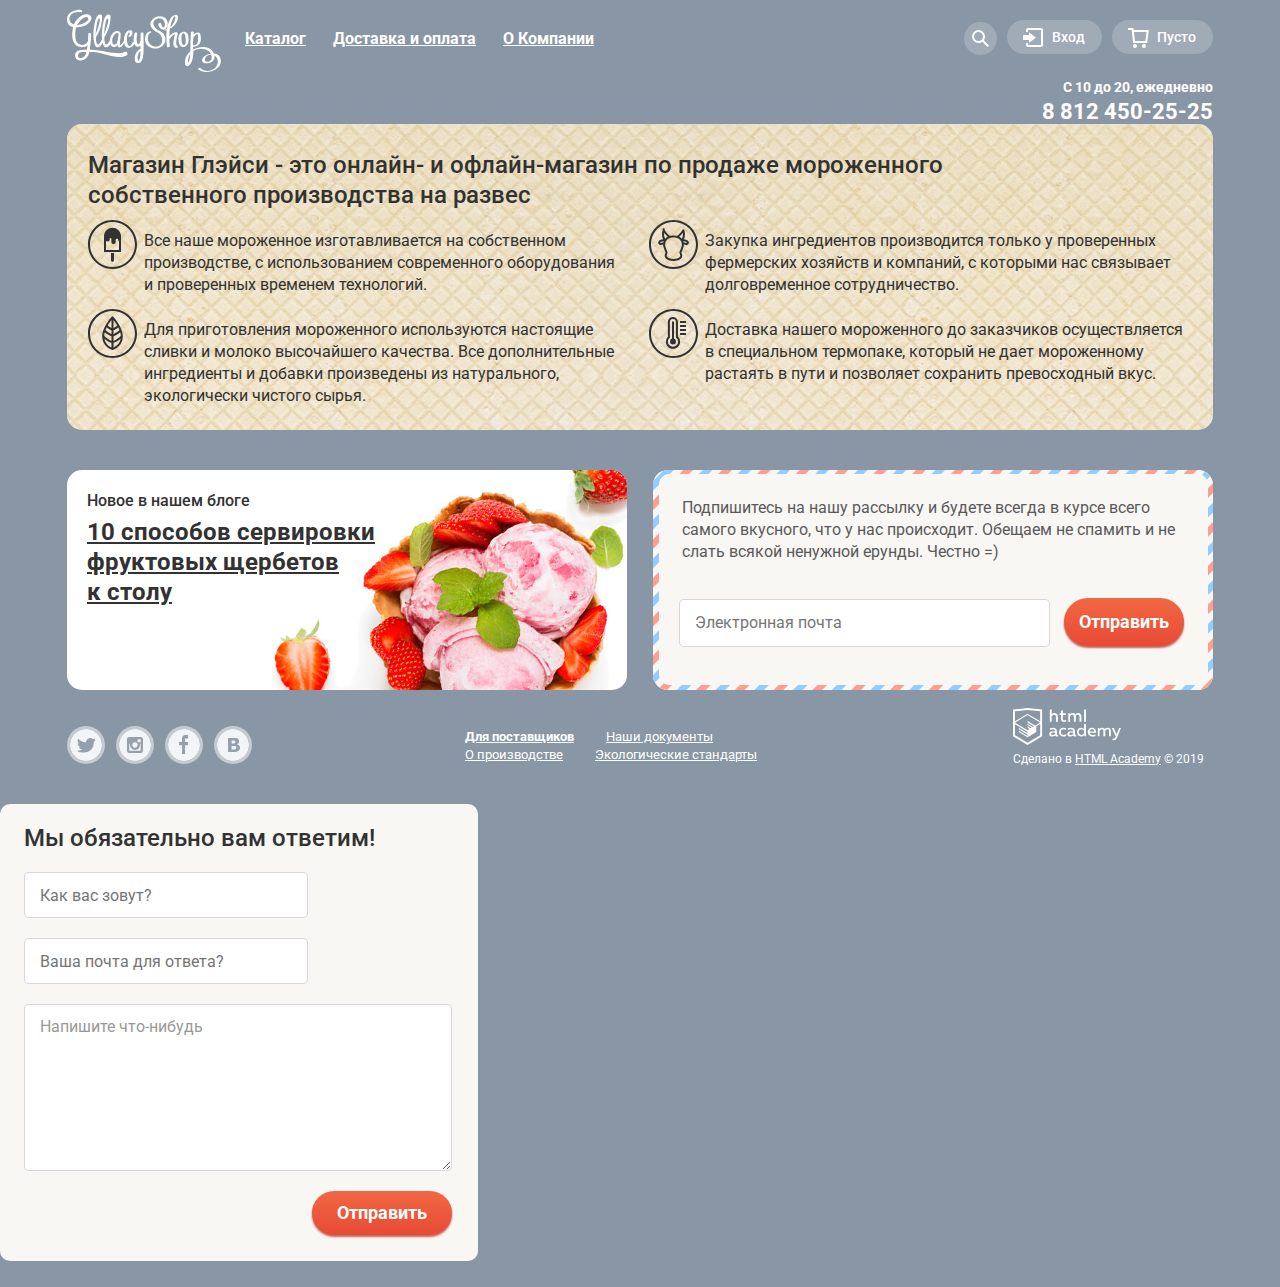
==== index.html @ 634d2b1f "Детализация блоков сайта" ====
﻿<!DOCTYPE html>
<html lang="ru">
	<head>
		<meta charset="utf-8">
		<title>HTML Academy: Глейси</title>
		<link href="https://fonts.googleapis.com/css?family=Roboto:400,500,700&display=swap&subset=cyrillic" rel="stylesheet">
		<link href="css/normolize.css" rel="stylesheet">
		<link href="css/style.css" rel="stylesheet">
	</head>
	<body>
		<header class="main-header container">
			<nav class="main-navigation">
				<a class="main-header-logo">
					<img src="img/gllacy.svg" width="154" height="64" alt="Логотип GllacyShop">
				</a>
				<ul class="site-navigation">
					<li class="catalog-popap navigation-background"><a href="#">Каталог</a>
						<ul class="site-navigation-catalog">
							<li class="site-navigation-item"><a href="#">Новинки</a></li>
							<li><a href="catalog.html">Сливочное</a></li>
							<li><a href="#">Щербеты</a></li>
							<li><a href="#">Фруктовый лед</a></li>
							<li><a href="#">Мелорин</a></li>
						</ul>
					</li>
					<li class="navigation-background"><a href="#">Доставка и оплата</a></li>
					<li class="navigation-background"><a href="#">О Компании</a></li>
				</ul>
				<ul class="user-navigation">
					<li class="user-navigation-search">
						<button type="submit"><span class="visually-hidden">Кнопка поиска</span></button>
						<form class="user-search" action="https://echo.htmlacademy.ru" method="get">
							<input type="search" placeholder="Что ищем?">
						</form>
					</li>
					<li class="user-navigation-enter">
						<a class="login-link" href="#">Вход</a>
						<div class="login-user">
							<form class="login-form" action="https://echo.htmlacademy.ru" method="post">
								<div class="login-form-mail">
									<label class="visually-hidden" for="email-1">Электронная почта</label>
									<input id="email-1" type="email" name="login" placeholder="Электронная почта">
								</div>
								<div class="login-form-password">
									<label class="visually-hidden" for="password">Пароль</label>
									<input id="password" name="password" type="password" placeholder="Пароль">
								</div>
								<div class="enter-and-registration">
									<button class="button" type="submit">Войти</button>
									<ul class="registration">
										<li><a href="#">Забыли пароль?</a></li>
										<li><a href="#">Новая регистрация</a></li>
									</ul>
								</div>
							</form>
						</div>
					</li>
					<li class="user-navigation-basket">
						<a href="#" class="basket-link"><span class="visually-hidden">Корзина</span>Пусто</a>
					</li>
				</ul>
			</nav>
			<div class="site-information">
				<p>С 10 до 20, ежедневно</p>
				<p class="site-information-callnumber">8 812 450-25-25</p>
			</div>
		</header>
		<main class="container">
			<h1 class="visually-hidden">Магазин мороженного GllacyShop</h1>
			<section class="features">
				<h2 class="visually-hidden">Преимущества</h2>
				<p>Магазин Глэйси - это онлайн- и офлайн-магазин по продаже мороженного собственного производства на развес</p>
				<ul class="features-list">
					<li class="features-item">Все наше мороженное изготавливается на собственном производстве, с использованием современного оборудования и проверенных временем технологий.</li>
					<li class="features-item">Закупка ингредиентов производится только у проверенных фермерских хозяйств и компаний, с которыми нас связывает долговременное сотрудничество.</li>
					<li class="features-item">Для приготовления мороженного используются настоящие сливки и молоко высочайшего качества. Все дополнительные ингредиенты и добавки произведены из натурального, экологически чистого сырья.</li>
					<li class="features-item">Доставка нашего мороженного до заказчиков осуществляется в специальном термопаке, который не дает мороженному растаять в пути и позволяет сохранить превосходный вкус.</li>
				</ul>
			</section>
			<div class="blog-and-form">
				<article class="blog">
					<p>Новое в нашем блоге</p>
					<a href="#">
						<h3 class="blog-news">10 способов сервировки<br> фруктовых щербетов<br> к столу</h3>
					</a>
				</article>
				<div class="subscription">
					<div class="subscription-back">
						<p>Подпишитесь на нашу рассылку и будете всегда в курсе всего самого вкусного, что у нас происходит. Обещаем не спамить и не слать всякой ненужной ерунды. Честно =)</p>
						<form class="subscription-form" action="https://echo.htmlacademy.ru" method="post">
							<label class="visually-hidden" for="email-2">Электронная почта</label>
							<input id="email-2" type="email" name="subscribe-email" placeholder="Электронная почта">
							<button class="button" type="submit">Отправить</button>
						</form>
					</div>
				</div>
			</div>
		</main>
		<footer class="main-footer container">
			<div class="network-social">
				<ul class="footer-social">
					<li><div class="social-btn"></div><a class="social-button tw-btn" href="#">Твитер</a></li>
					<li><div class="social-btn"></div><a class="social-button inst-btn" href="#">Инстаграм</a></li>
					<li><div class="social-btn"></div><a class="social-button face-btn" href="#">Фейсбук</a></li>
					<li><div class="social-btn"></div><a class="social-button vk-btn" href="#">Вконтакте</a></li>
				</ul>
			</div>
			<div class="network-information">
				<ul class="footer-list">
					<li class="footer-item"><a href="#">Для поставщиков</a></li>
					<li class="footer-item"><a href="#">Наши документы</a></li>
					<li class="footer-item"><a href="#">О производстве</a></li>
					<li class="footer-item"><a href="#">Экологические стандарты</a></li> 
				</ul>
			</div>
			<div class="footer-copyright">
				<a href="https://htmlacademy.ru/intensive/htmlcss">
					<img src="img/logo-htmlacademy-small.svg" width="108" height="39" alt="Логотип HTML Academy">
				</a>
				<p>Сделано в <a href="https://htmlacademy.ru/intensive/htmlcss">HTML Academy</a> &copy; 2019</p>
			</div>
		</footer>
		<div class="calling-user">
			<form class="form-calling-user" action="https://echo.htmlacademy.ru" method="post">
				<p>Мы обязательно вам ответим!</p>
				<div class="call-name">
					<label class="visually-hidden" for="calling-login">Имя</label>
					<input type="text" name="calling-login" id="calling-login" placeholder="Как вас зовут?">
				</div>
				<div class="call-email">
					<label class="visually-hidden" for="calling-email">Электронная почта</label>
					<input type="email" id="calling-email" name="calling-email" placeholder="Ваша почта для ответа?">
				</div>
				<textarea name="comments">Напишите что-нибудь</textarea>
				<button class="button" type="submit">Отправить</button>
			</form>
		</div>
		</body>
</html>
---- css/normolize.css ----
﻿/*! normalize.css v8.0.1 | MIT License | github.com/necolas/normalize.css */

/* Document
   ========================================================================== */

/**
 * 1. Correct the line height in all browsers.
 * 2. Prevent adjustments of font size after orientation changes in iOS.
 */

html {
  line-height: 1.15; /* 1 */
  -webkit-text-size-adjust: 100%; /* 2 */
}

/* Sections
   ========================================================================== */

/**
 * Remove the margin in all browsers.
 */

body {
  margin: 0;
}

/**
 * Render the `main` element consistently in IE.
 */

main {
  display: block;
}

/**
 * Correct the font size and margin on `h1` elements within `section` and
 * `article` contexts in Chrome, Firefox, and Safari.
 */

h1 {
  font-size: 2em;
  margin: 0.67em 0;
}

/* Grouping content
   ========================================================================== */

/**
 * 1. Add the correct box sizing in Firefox.
 * 2. Show the overflow in Edge and IE.
 */

hr {
  box-sizing: content-box; /* 1 */
  height: 0; /* 1 */
  overflow: visible; /* 2 */
}

/**
 * 1. Correct the inheritance and scaling of font size in all browsers.
 * 2. Correct the odd `em` font sizing in all browsers.
 */

pre {
  font-family: monospace, monospace; /* 1 */
  font-size: 1em; /* 2 */
}

/* Text-level semantics
   ========================================================================== */

/**
 * Remove the gray background on active links in IE 10.
 */

a {
  background-color: transparent;
}

/**
 * 1. Remove the bottom border in Chrome 57-
 * 2. Add the correct text decoration in Chrome, Edge, IE, Opera, and Safari.
 */

abbr[title] {
  border-bottom: none; /* 1 */
  text-decoration: underline; /* 2 */
  text-decoration: underline dotted; /* 2 */
}

/**
 * Add the correct font weight in Chrome, Edge, and Safari.
 */

b,
strong {
  font-weight: bolder;
}

/**
 * 1. Correct the inheritance and scaling of font size in all browsers.
 * 2. Correct the odd `em` font sizing in all browsers.
 */

code,
kbd,
samp {
  font-family: monospace, monospace; /* 1 */
  font-size: 1em; /* 2 */
}

/**
 * Add the correct font size in all browsers.
 */

small {
  font-size: 80%;
}

/**
 * Prevent `sub` and `sup` elements from affecting the line height in
 * all browsers.
 */

sub,
sup {
  font-size: 75%;
  line-height: 0;
  position: relative;
  vertical-align: baseline;
}

sub {
  bottom: -0.25em;
}

sup {
  top: -0.5em;
}

/* Embedded content
   ========================================================================== */

/**
 * Remove the border on images inside links in IE 10.
 */

img {
  border-style: none;
}

/* Forms
   ========================================================================== */

/**
 * 1. Change the font styles in all browsers.
 * 2. Remove the margin in Firefox and Safari.
 */

button,
input,
optgroup,
select,
textarea {
  font-family: inherit; /* 1 */
  font-size: 100%; /* 1 */
  line-height: 1.15; /* 1 */
  margin: 0; /* 2 */
}

/**
 * Show the overflow in IE.
 * 1. Show the overflow in Edge.
 */

button,
input { /* 1 */
  overflow: visible;
}

/**
 * Remove the inheritance of text transform in Edge, Firefox, and IE.
 * 1. Remove the inheritance of text transform in Firefox.
 */

button,
select { /* 1 */
  text-transform: none;
}

/**
 * Correct the inability to style clickable types in iOS and Safari.
 */

button,
[type="button"],
[type="reset"],
[type="submit"] {
  -webkit-appearance: button;
}

/**
 * Remove the inner border and padding in Firefox.
 */

button::-moz-focus-inner,
[type="button"]::-moz-focus-inner,
[type="reset"]::-moz-focus-inner,
[type="submit"]::-moz-focus-inner {
  border-style: none;
  padding: 0;
}

/**
 * Restore the focus styles unset by the previous rule.
 */

button:-moz-focusring,
[type="button"]:-moz-focusring,
[type="reset"]:-moz-focusring,
[type="submit"]:-moz-focusring {
  outline: 1px dotted ButtonText;
}

/**
 * Correct the padding in Firefox.
 */

fieldset {
  padding: 0.35em 0.75em 0.625em;
}

/**
 * 1. Correct the text wrapping in Edge and IE.
 * 2. Correct the color inheritance from `fieldset` elements in IE.
 * 3. Remove the padding so developers are not caught out when they zero out
 *    `fieldset` elements in all browsers.
 */

legend {
  box-sizing: border-box; /* 1 */
  color: inherit; /* 2 */
  display: table; /* 1 */
  max-width: 100%; /* 1 */
  padding: 0; /* 3 */
  white-space: normal; /* 1 */
}

/**
 * Add the correct vertical alignment in Chrome, Firefox, and Opera.
 */

progress {
  vertical-align: baseline;
}

/**
 * Remove the default vertical scrollbar in IE 10+.
 */

textarea {
  overflow: auto;
}

/**
 * 1. Add the correct box sizing in IE 10.
 * 2. Remove the padding in IE 10.
 */

[type="checkbox"],
[type="radio"] {
  box-sizing: border-box; /* 1 */
  padding: 0; /* 2 */
}

/**
 * Correct the cursor style of increment and decrement buttons in Chrome.
 */

[type="number"]::-webkit-inner-spin-button,
[type="number"]::-webkit-outer-spin-button {
  height: auto;
}

/**
 * 1. Correct the odd appearance in Chrome and Safari.
 * 2. Correct the outline style in Safari.
 */

[type="search"] {
  -webkit-appearance: textfield; /* 1 */
  outline-offset: -2px; /* 2 */
}

/**
 * Remove the inner padding in Chrome and Safari on macOS.
 */

[type="search"]::-webkit-search-decoration {
  -webkit-appearance: none;
}

/**
 * 1. Correct the inability to style clickable types in iOS and Safari.
 * 2. Change font properties to `inherit` in Safari.
 */

::-webkit-file-upload-button {
  -webkit-appearance: button; /* 1 */
  font: inherit; /* 2 */
}

/* Interactive
   ========================================================================== */

/*
 * Add the correct display in Edge, IE 10+, and Firefox.
 */

details {
  display: block;
}

/*
 * Add the correct display in all browsers.
 */

summary {
  display: list-item;
}

/* Misc
   ========================================================================== */

/**
 * Add the correct display in IE 10+.
 */

template {
  display: none;
}

/**
 * Add the correct display in IE 10.
 */

[hidden] {
  display: none;
}
---- css/style.css ----
body {
	margin: 0;
	padding: 0;
	
	font-family: "Roboto", Arial, sans-serif;
	font-size: 16px;
	line-height: 22px;
	font-weight: 400;
	color: #fff;
	
	background-color: #8996a6;
}

img {
	max-width: 100%;
	height: auto;
}

.visually-hidden:not(:focus):not(:active),
input[type="checkbox"].visually-hidden,
input[type="radio"].visually-hidden {
  position: absolute;

  width: 1px;
  height: 1px;
  margin: -1px;
  border: 0;
  padding: 0;

  white-space: nowrap;

  clip-path: inset(100%);
  clip: rect(0 0 0 0);
  overflow: hidden;
}

.container {
	width: 1146px;
	margin: 0 auto;
	padding: 0 27px;
}

.main-navigation {
	display: flex;
}

.main-navigation img{
	margin-top: 9px;
	margin-right: 11px;
}

.site-navigation,
.user-navigation,
.road-list,
.catalog-list {
	list-style: none;
}

.road-list a {
	color: #fff;
}

.site-navigation {
	display: flex;
	flex-wrap: wrap;
	margin: 0;
	padding: 0;
	
	width: 400px;
	margin-right: auto;
	
	font-size: 16px;
	line-height: 18px;
	font-weight: bold;
	color: #fff;
}

.site-navigation > li {
	position: relative;
	margin: 0;
	margin-right: 1px;
	padding: 0;
	margin-top: 30px;
}

.navigation-background > a {
	padding: 7px 13px;
	
	color: #fff;
}

.navigation-background > a:hover,
.navigation-background > a:focus {
	color: #323232;
	text-decoration: none;

	border-radius: 25px;	
	background-color: #f7f6f3;

}

.navigation-background > a:active {
	color: #323232;
	text-decoration: none;
	
	border-radius: 25px;
	box-shadow: inset 0 2px 1px 0 #696969;
	background-color: #f7f6f3;
}

.site-navigation-catalog {
	display: none;
	position: absolute;
	left: -8px;
	top: 30px;
	width: 143px;
	list-style: none;
	margin: 0;
	padding: 0;
	
	font-size: 14px;
	line-height: 16px;
	font-weight: 400;

	box-shadow: 0 20px 20px 0 rgba(0, 0, 0, 0.4);
	background-color: #f8f7f4;
	border-radius: 5px;
	z-index: 10;
}

.catalog-popap:hover .site-navigation-catalog {
	display: block;
}

.site-navigation-catalog li {
	margin: 0;
	padding: 0;
}

.site-navigation-catalog li:first-child {
	font-weight: bold;
}

.site-navigation-catalog li:hover,
.site-navigation-catalog li:focus {
	background-color: #fbded7;
}

.site-navigation-catalog li:active {
	background-color: #f6b5a5;
}

.site-navigation-catalog a {
	display: block;
	margin: 0 9px 0 6px;
	padding: 0;
	padding-top: 8px;
	padding-bottom: 10px;
	padding-left: 15px;
	
	color: #323232;	
	text-decoration: none;
}

.site-navigation-item a {
	padding-top: 11px;
	padding-bottom: 11px;
	
	border-bottom: 1px solid #323232;
}

.site-navigation-online {
	background-color: #d07058;
}

.page-focus > a {
	color: #fff;
	text-decoration: none;
	
	background-color: #d07058;
	border-radius: 25px;
}

.user-navigation {
	display: flex;
	flex-wrap: wrap;
	justify-content: flex-end;
	width: 340px;
	margin: 0;
	padding: 0;
}

.user-navigation > li {
	margin: 0;
	padding: 0;
	margin-top: 26px;
	margin-left: 10px;
}

.user-navigation .user-navigation-search {
	position: relative;
	margin-top: 22px;
}

.user-navigation-search button {
	width: 33px;
	height: 33px;
	
	border: none;
	
	background-color: rgba(255, 255, 255, 0.2);	
	background-image: url("../img/loupe.svg");
	background-repeat: no-repeat;
	background-position: 50%;
	border-radius: 50%;
}

.user-navigation-search button:hover,
.user-navigation-search button:focus,
.user-navigation-search button:active {
	background-color: #f8f7f4;
	background-image: url("../img/loupe-black.png");
	background-repeat: no-repeat;
	background-position: 50%;
	
}

.user-search {
	display: none;
	position: absolute;
	top: 37px;
	right: -16px;
	
	padding: 20px 15px;
	border: none;
	border-radius: 5px;
	
	box-shadow: 0 20px 20px 0 rgba(0, 0, 0, 0.4);
	background-color: #f8f7f4;
	z-index: 10;
}

.user-navigation-search:hover .user-search,
.user-navigation-search:focus .user-search,
.user-navigation-search:active .user-search {
	display: block;
}

.user-search input {
	min-width: 311px;
	min-height: 44px;
	padding-left: 15px;
	vertical-align: middle;
	border: 1px solid #d3d3d2;
	border-radius: 5px;
	
	background-color: #fff;
}

.user-navigation-enter > a,
.user-navigation-basket > a {
	margin: 0;
	padding: 9px 17px 9px 45px;
	
	font-size: 14px;
	line-height: 16px;
	font-weight: 500;
	color: #fff;
	text-decoration: none;
	border-radius: 25px;
	
	background-color: rgba(255, 255, 255, 0.2);
}

.user-navigation-basket .basket-link-full {
	color: #323232;
	
	background-color: #f8f7f4;
}

.login-link::before {
	content: "";
	position: absolute;
	
	left: 16px;
	top: 2px;
	width: 21px;
	height: 19px;
	
	background-image: url("../img/door.svg");
	background-repeat: no-repeat;
	background-position: 0 0;
}

.basket-link::before {
	content: "";
	position: absolute;
	
	left: 16px;
	top: 2px;
	width: 21px;
	height: 20px;
	
	background-image: url("../img/basket.svg");
	background-repeat: no-repeat;
	background-position: 0 0;
}

.basket-link-full::before {
	content: "";
	position: absolute;
	
	left: 16px;
	top: 2px;
	width: 21px;
	height: 20px;
	
	background-image: url("../img/basket-full.svg");
	background-repeat: no-repeat;
	background-position: 0 0;
}

.login-link:hover::before,
.login-link:focus::before,
.login-link:active::before {
	background-image: url(../img/door-black.png);
}

.user-navigation-enter,
.user-navigation-basket {
	position: relative;
}

.login-form {
	position: absolute;
	display: flex;
	flex-direction: column;
	top: 33px;
	right: 0;
	
	margin: 0;
	padding: 20px;
	
	border-radius: 5px;
	box-shadow: 0 20px 20px 0 rgba(0, 0, 0, 0.4);
	background-color: #f8f7f4;
	z-index: 20;
}

.login-user {
	display: none;
}

.user-navigation-enter:hover .login-user {
	display: block;
}

.login-form input {
	width: 241px;
	min-height: 44px;
	vertical-align: middle;
	margin: 0;
	margin-bottom: 20px;
	padding: 0;
	padding-left: 15px;
	
	font-size: 14px;
	line-height: 24px;
	color: #999999;
	
	border-radius: 5px;
	border: 1px solid #d3d3d2;
	background-color: #fff;
}

.enter-and-registration {
	display: flex;
	flex-direction: row;
}

.enter-and-registration .registration {
	list-style: none;
	margin: 0;
	margin-left: 20px;
	padding: 0;
	color: #323232;
}

.registration a {
	font-size: 13px;
	line-height: 24px;
	font-weight: 400;
	color: inherit;
}

.user-navigation-enter a:hover,
.user-navigation-enter a:focus,
.user-navigation-enter a:active {
	color: #323232;
	
	background-color: #f8f7f4;
}

.registration a:hover,
.registration a:focus,
.registration a:active {
	color: #e84d37;
}

.ice-user-basket {
	display: none;
	position: absolute;
	right: 0;
	top: 32px;
	width: 540px;
	margin: 0;
	padding: 0;
	
	border-radius: 5px;
	box-shadow: 0 20px 20px 0 rgba(0, 0, 0, 0.4);
	background-color: #f8f7f4;
	
	z-index: 20;
}

.user-navigation-basket:hover .ice-user-basket,
.user-navigation-basket:focus .ice-user-basket,
.user-navigation-basket:active .ice-user-basket {
	display: block;
}

.ice-user-basket table {
	width: 510px;
	margin: 15px;
	padding: 0;
	padding-bottom: 15px;
	border-collapse: collapse;
	border-bottom: 1px solid #cacac7;
	
	font-size: 13px;
	line-height: 16px;
	font-weight: 400;
	color: #323232;
}

.basket-of-ice-line {
	vertical-align: top;
	padding-top: 20px;
	padding-bottom: 15px;
}

.basket-of-ice td:first-child {
	width: 60px;
	text-align: right;
	vertical-align: top;
}

.basket-of-ice img {
	border-radius: 50%;
}

.basket-of-ice td:nth-child(2) {
	width: 220px;
}

.basket-of-ice td:nth-child(3) {
	width: 150px;
	text-align: center;
}

.basket-of-ice td:last-child {
	text-align: center;
}

.basket-of-ice span {
	color: #999999;
}

.price-and-buy {
	text-align: right;
	margin-bottom: 30px;
}

.price-and-buy p {
	margin: 0;
	margin-top: 15px;
	margin-right: 15px;
	margin-bottom: 20px;
	padding: 0;
	text-align: right;
	
	font-size: 15px;
	line-height: 18px;
	font-weight: bold;
	color: #323232;
}

.price-and-buy .button {
	margin: 0;
	margin-right: 15px;
	text-decoration: none;
}

.site-information {
	text-align: right;
	
	font-size: 14px;
	line-height: 16px;
	font-weight: bold;
	color: #fff;
}

.site-information p {
	margin: 0;
}

.site-information .site-information-callnumber {
	margin-top: 5px;
	font-size: 22px;
	line-height: 24px;
}

.features {
	margin: 0;
	margin-bottom: 40px;
	padding: 0;
	padding-left: 21px;
	padding-top: 26px;
	font-size: 16px;
	line-height: 22px;
	color: #323232;
	
	border-radius: 15px;
	background-color: #d07058;
	background-image: url("../img/wafer.jpg");
	background-repeat: no-repeat;
}

.features p {
	width: 1013px;
	margin: 0;
	padding: 0;
	margin-bottom: 20px;
	
	font-size: 24px;
	line-height: 30px;
	font-weight: 500;
}

.features .features-list {
	display: flex;
	flex-wrap: wrap;
	justify-content: space-between;
	margin: 0;
	padding: 0;
	padding-left: 56px;
	padding-right: 28px;
	
	list-style: none;
}

.features-item {
	position: relative;
	width: 480px;
	margin: 0;
	padding: 0;
	padding-bottom: 23px;
	z-index: 2
}

.features-item::before {
	content: "";
	position: absolute;
	top: -10px;
	left: -56px;
	width: 49px;
	height: 49px;
	
	background-repeat: no-repeat;
	background-position: 0 0;
}

.features-item:first-child::before {
	background-image: url("../img/ice-cream.svg");
}

.features-item:nth-child(2)::before {
	background-image: url("../img/cow.svg");
}

.features-item:nth-child(3)::before {
	background-image: url("../img/leaf.svg");
}

.features-item:last-child::before {
	background-image: url("../img/termometer.svg");
}

.blog-and-form {
	display: flex;
}

.blog {
	width: 560px;
	min-height: 220px;
	margin-right: auto;
	padding: 0;
	
	border-radius: 15px;
	background-color: #fff;
	background-image: url("../img/news.jpg");
	background-repeat: no-repeat;
}

.blog p {
	margin: 0;
	margin-left: 20px;
	margin-top: 20px;
	margin-bottom: 5px;
	padding: 0;
		
	font-size: 16px;
	line-height: 22px;
	font-weight: 500;
	color: #323232;
}

.blog a {
	display: block;
	margin: 0;
	margin-left: 20px;
	padding: 0;
	
	font-size: 24px;
	line-height: 30px;
	font-weight: bold;
	color: #323232;
	text-decoration: underline;
}

.blog h3 {
	margin: 0;
	padding: 0;
	font-size: inherit;
	line-height: inheriy;
	font-weight: inherit;
}

.blog a:hover,
.blog a:focus,
.blog a:active {
	color: #e84d37;
}

.subscription {
	margin: 0;
	padding: 0;	
	width: 560px;
	min-height: 220px;
	
	background-image: url("../img/form.svg");
	background-repeat: no-repeat;
}

.subscription-back {
	min-height: 211px;
	display: flex;
	flex-direction: column;
	justify-content: space-between;
	margin: 4px 5px 5px 6px;
	padding: 0;
	
	font-size: 16px;
	line-height: 22px;
	color: #5a5a5a;
	
	border-radius: 10px;
	background-color: #f8f7f4;
}

.subscription-back p {
	margin: 23px;
}

.subscription-form {
	margin: 0;
	padding: 0;
	margin-left: 20px;
	margin-bottom: 35px;
}

.subscription-form input {
	width: 352px;
	min-height: 44px;
	padding-left: 15px;
		
	font-size: 16px;
	line-height: 24px;
	color: #999999;
	
	border-radius: 5px;
	border: 1px solid rgba(178, 178, 178, 0.52);
	background-color: #fff;
}

.subscription-form .button {
	padding: 12px 15px;
	margin-left: 10px;
	margin-bottom: 4px;
}

.road-list {
	display: flex;
	margin: 0;
	padding: 0;
	
	font-size: 14px;
	line-height: 16px;
}

.road-item {
	margin: 0;
	padding: 0;
	margin-right: 25px;
}

.catalog-name {
	margin: 0;
	margin-bottom: 20px;
	padding: 0;
	
	font-size: 35px;
	line-height: 41px;
	font-weight: bold;
	color: #fff;
}

.catalog-list {
	display: flex;
	flex-wrap: wrap;
	margin: 0;
	padding: 0;
}

.catalog-item {
	position: relative;
	width: 267px;
	margin: 0;
	margin-right: 26px;
	padding: 0;
	padding-bottom: 40px;
	
	font-size: 16px;
	line-height: 22px;
	font-weight: 500;
	text-align: center;
	color: #fff;
	
	z-index: 4;
}

.catalog-item:nth-child(4n) {
	margin-right: 0;
}

.catalog-item img {
	margin: 0;
	padding: 0;
	
	border-radius: 50%;
}

.catalog-item figure {
	margin: 0;
	padding: 0;
}

.catalog-item figcaption {
	margin: 0;
	padding: 0;
	
	text-decoration: underline;
}

.catalog-item p {
	position: absolute;
	top: 214px;
	left: 0;
	margin: 0;
	padding: 0;
	
	font-size: 45px;
	line-height: 45px;
	font-weight: bold;
	
	z-index: 5;
}

.catalog-item span {
	font-size: 30px;
}

.catalog-item a {
	position: absolute;
	left: 30px;
	padding-left: 17px;
	padding-right: 17px;
	bottom: -10px;
	
	text-decoration: none;
	
	z-index: 100;
}

.button {
	font-size: 18px;
	line-height: 24px;
	font-weight: bold;
	text-align: center;
	color: #fefefe;
	vertical-align: middle;
	padding: 10px 25px;
	border-radius: 25px;
	
	background-image: linear-gradient(to top, #e74a35, #f26843);
	box-shadow: 0 2px 2px 0 rgba(172, 16, 0, 0.64);
	border: none;
}

.button:hover,
.button:focus,
.login-user .button:hover,
.login-user .button:focus,
.ice-user-basket .button:hover,
.ice-user-basket .button:focus {
	outline: none;
	
	color: #fff;
	
	background-image: linear-gradient(to top, #e74a35, #f26843),
	linear-gradient(to bottom, rgba(255, 255, 255, 0.2), rgba(255, 255, 255, 0.2));
	box-shadow: 0 2px 2px 0 #ac1000;
}

.button:active,
.login-user .button:active,
.ice-user-basket .button:active {
	color: #fff;
	
	background-image: linear-gradient(to bottom, #e74a35, #f26843), 
	linear-gradient(to bottom, rgba(0, 0, 0, 0.07), rgba(0, 0, 0, 0.07));
	box-shadow: inset 0 2px 2px #942718;
}

.main-footer {
	display: flex;
	justify-content: space-between;
	
	margin-top: 10px;
}

.footer-social,
.footer-list {
	list-style: none;
}

.main-footer a {
	color: #fff;
}

.network-social {
	width: 200px;
}

.footer-social {
	display: flex;
	flex-wrap: wrap;
	margin: 0;
	margin-top: 26px;
	padding: 0;
}

.footer-social li {
	position: relative;
	margin: 0;
	margin-right: 11px;
	margin-bottom: 20px;
	padding: 0;
}

.social-btn {
	display: block;
	position: relative;
	content: "";
	width: 38px;
	height: 38px;
	font-size: 0;
	
	opacity: 0.5;
	border-radius: 50%;
	background-color: #fff;
	z-index: -1;
}

.social-button {
	display: block;
	position: absolute;
	top: 3px;
	left: 3px;
	font-size: 0;
	
	width: 32px;
	height: 32px;
	border-radius: 50%;
	background-color: #8996a6;
	opacity: 0.8;
	z-index: 20;
}

.tw-btn {
	background-image: url("../img/twitter.svg");
}

.inst-btn {
	background-image: url("../img/insta.svg");
}

.face-btn {
	background-image: url("../img/face.svg");
}

.vk-btn {
	background-image: url("../img/vk.svg");
}

.network-information {
	width: 350px;
}

.footer-list {
	display: flex;
	flex-wrap: wrap;
	margin: 0;
	padding: 0;
	margin-top: 28px;
	
	font-size: 13px;
	line-height: 18px;
	color: #fff;
}

.footer-item {
	margin: 0;
	padding: 0;
	margin-right: 32px;
	
}

.footer-list li:first-child {
	font-weight: bold;
}

.footer-copyright {
	width: 200px;
	margin: 0;
	padding: 0;
	margin-top: 8px;
	
	font-size: 12px;
	line-height: 18px;
	color: #fefefe;
}

.footer-copyright a {
	margin: 0;
	padding: 0;
	color: #fefefe;
	
	text-decoration: underline;
}

.footer-copyright p {
	margin: 0;
	padding: 0;
}

.road-list a:hover,
.road-list a:focus,
.road-list a:active,
.main-footer a:hover,
.main-footer a:focus,
.main-footer a:active {
	color: #ffbc9e;
}

.calling-user {
	width: 478px;
	margin: 0;
	padding: 0;
	
	border-radius: 10px;
	background-color: #f8f7f4;
}

.form-calling-user {
	display: flex;
	flex-direction: column;
	margin: 20px 26px 26px 24px;
	padding: 0,
}

.form-calling-user p {
	display: inline-block;
	
	margin: 0;
	margin-top: 20px;
	padding: 0;
	
	font-size: 24px;
	line-height: 28px;
	font-weight: 500;
	color: #323232;
}

.call-name input,
.call-email input,
.form-calling-user textarea {
	margin: 0;
	padding: 0;
	margin-top: 20px;
	padding-left: 15px;
	
	font-size: 16px;
	line-height: 24px;
	color: #999;
	
	border-radius: 5px;
	border: 1px solid rgba(178, 178, 178, 0.52);
	background-color: #fff;
}

.call-name input,
.call-email input {
	min-width: 267px;
	height: 44px;
}

.form-calling-user textarea {
	min-width: 408px;
	min-height: 155px;
	padding-top: 10px;
}

.form-calling-user .button {
	margin: 0;
	margin-top: 20px;
	margin-bottom: 26px;
	margin-left: auto;
}
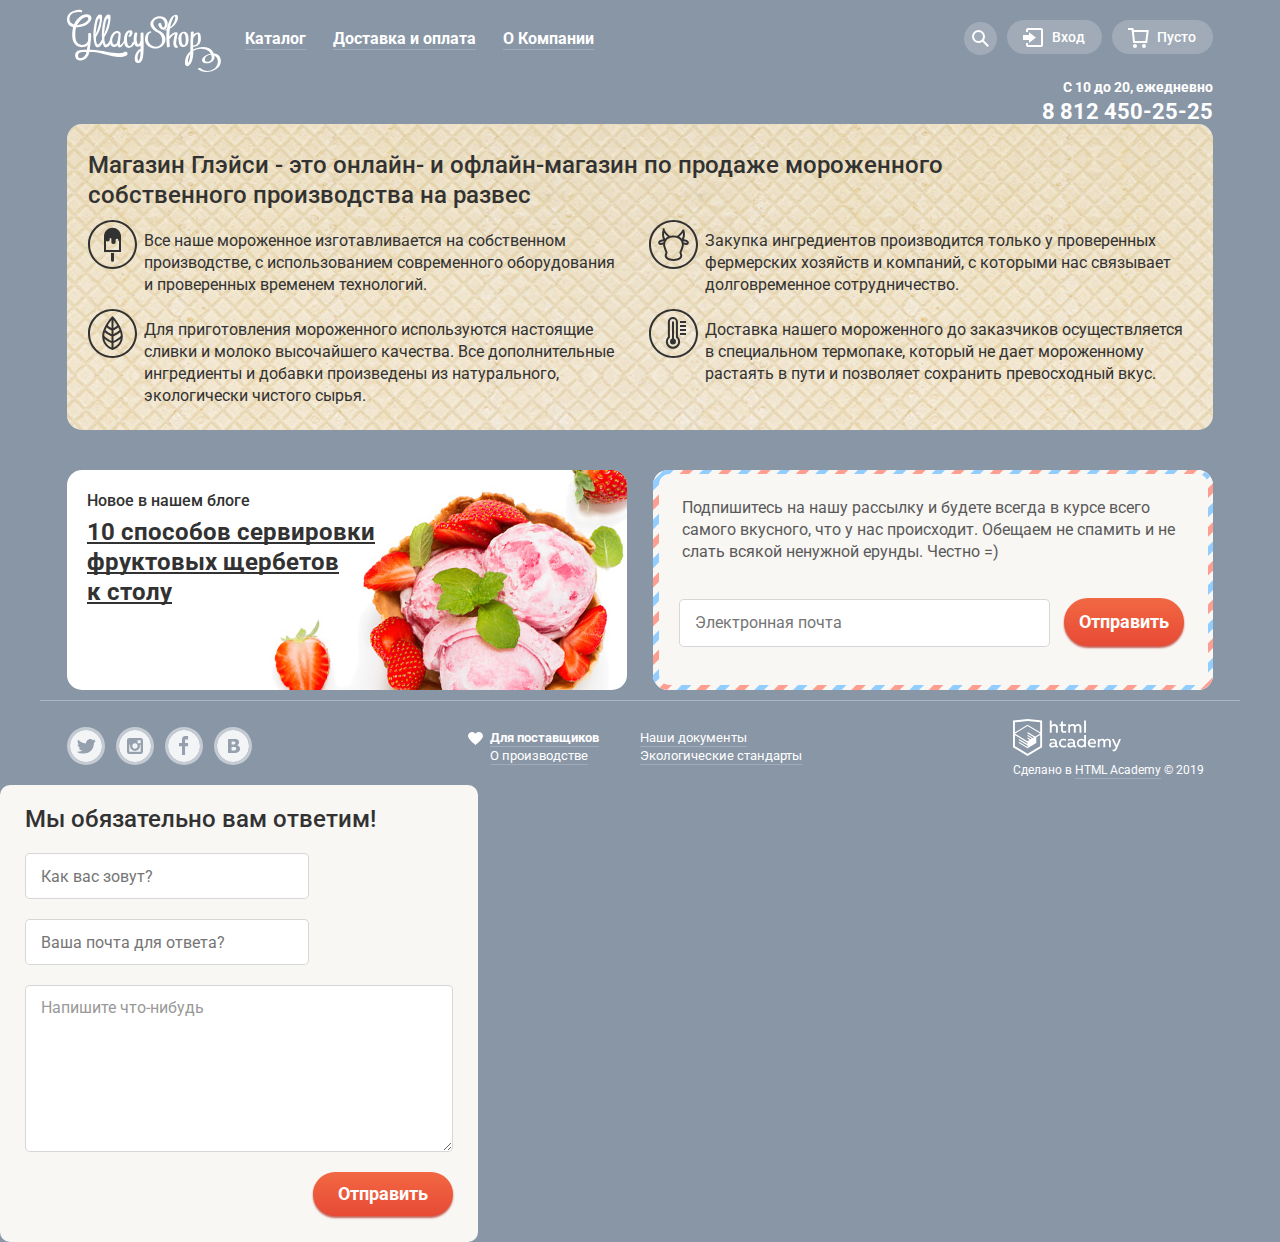
==== commit f6aa3c56: "Правки с условием замечаний" ====
--- a/index.html
+++ b/index.html
@@ -99,10 +99,10 @@
 		<footer class="main-footer container">
 			<div class="network-social">
 				<ul class="footer-social">
-					<li><div class="social-btn"></div><a class="social-button tw-btn" href="#">Твитер</a></li>
-					<li><div class="social-btn"></div><a class="social-button inst-btn" href="#">Инстаграм</a></li>
-					<li><div class="social-btn"></div><a class="social-button face-btn" href="#">Фейсбук</a></li>
-					<li><div class="social-btn"></div><a class="social-button vk-btn" href="#">Вконтакте</a></li>
+					<li class="social-icon"><div class="social-btn"></div><a class="social-button tw-btn" href="#">Твитер</a></li>
+					<li class="social-icon"><div class="social-btn"></div><a class="social-button inst-btn" href="#">Инстаграм</a></li>
+					<li class="social-icon"><div class="social-btn"></div><a class="social-button face-btn" href="#">Фейсбук</a></li>
+					<li class="social-icon"><div class="social-btn"></div><a class="social-button vk-btn" href="#">Вконтакте</a></li>
 				</ul>
 			</div>
 			<div class="network-information">
--- a/css/style.css
+++ b/css/style.css
@@ -58,6 +58,8 @@
 
 .road-list a {
 	color: #fff;
+	text-underline-position: under;
+	text-decoration-color: rgba(255, 255, 255, 0.2);
 }
 
 .site-navigation {
@@ -87,6 +89,9 @@
 	padding: 7px 13px;
 	
 	color: #fff;
+	text-decoration-skip-ink: none;
+	text-underline-position: under;
+	text-decoration-color: rgba(255, 255, 255, 0.2);
 }
 
 .navigation-background > a:hover,
@@ -126,6 +131,16 @@
 	background-color: #f8f7f4;
 	border-radius: 5px;
 	z-index: 10;
+}
+
+.site-navigation-catalog li:first-child {
+	border-top-left-radius: 5px;
+	border-top-right-radius: 5px;
+}
+
+.site-navigation-catalog li:last-child {
+	border-bottom-left-radius: 5px;
+	border-bottom-right-radius: 5px;
 }
 
 .catalog-popap:hover .site-navigation-catalog {
@@ -636,6 +651,7 @@
 	font-weight: bold;
 	color: #323232;
 	text-decoration: underline;
+	text-decoration-skip-ink: none;
 }
 
 .blog h3 {
@@ -724,6 +740,16 @@
 	margin-right: 25px;
 }
 
+.road-item a {
+	position: relative;
+}
+
+.road-item a::after {
+	content: "\BB";
+	position: absolute;
+	right: -16px;
+}
+
 .catalog-name {
 	margin: 0;
 	margin-bottom: 20px;
@@ -755,8 +781,6 @@
 	font-weight: 500;
 	text-align: center;
 	color: #fff;
-	
-	z-index: 4;
 }
 
 .catalog-item:nth-child(4n) {
@@ -780,6 +804,8 @@
 	padding: 0;
 	
 	text-decoration: underline;
+	text-underline-position: under;
+	text-decoration-color: rgba(255, 255, 255, 0.2);
 }
 
 .catalog-item p {
@@ -802,6 +828,7 @@
 
 .catalog-item a {
 	position: absolute;
+	display: none;
 	left: 30px;
 	padding-left: 17px;
 	padding-right: 17px;
@@ -810,6 +837,29 @@
 	text-decoration: none;
 	
 	z-index: 100;
+}
+
+.catalog-background {
+	display: none;
+	position: absolute;
+	top: -6px;
+	left: -14px;
+	width: 293px;
+	height: 405px;
+	opacity: 0.2;
+	box-shadow: 0 20px 20px 0 rgba(0, 0, 0, 0.4);
+	background-color: #f8f7f4;
+	border-radius: 5px;
+	
+	z-index: -1;
+}
+
+.catalog-item:hover a {
+	display: block;
+}
+
+.catalog-item:hover .catalog-background {
+	display: block;
 }
 
 .button {
@@ -857,6 +907,7 @@
 	justify-content: space-between;
 	
 	margin-top: 10px;
+	border-top: 1px solid rgba(255, 255, 255, 0.3);
 }
 
 .footer-social,
@@ -917,6 +968,21 @@
 	z-index: 20;
 }
 
+.social-icon:hover .social-btn,
+.social-icon:focus .social-btn,
+.social-icon:active .social-btn {
+	opacity: 0.7;
+}
+
+.social-icon:hover .social-button,
+.social-icon:focus .social-button {
+	opacity: none;
+}
+
+.social-icon:active .social-button {
+	background-color: #e9e9e9;
+}
+
 .tw-btn {
 	background-image: url("../img/twitter.svg");
 }
@@ -934,7 +1000,7 @@
 }
 
 .network-information {
-	width: 350px;
+	width: 330px;
 }
 
 .footer-list {
@@ -950,38 +1016,37 @@
 }
 
 .footer-item {
-	margin: 0;
-	padding: 0;
-	margin-right: 32px;
-	
-}
-
-.footer-list li:first-child {
+	display: inline-block;
+	min-width: 165px;
+	margin: 0;
+	padding: 0;
+}
+
+.footer-item:nth-child(2n-1) a {
+	margin-left: 15px;
+}
+
+.footer-item a,
+.footer-copyright a {
+	text-decoration-skip-ink: none;
+	text-underline-position: under;
+	text-decoration-color: rgba(255, 255, 255, 0.2);
+}
+
+.footer-item:first-child {
+	position: relative;
 	font-weight: bold;
 }
 
-.footer-copyright {
-	width: 200px;
-	margin: 0;
-	padding: 0;
-	margin-top: 8px;
-	
-	font-size: 12px;
-	line-height: 18px;
-	color: #fefefe;
-}
-
-.footer-copyright a {
-	margin: 0;
-	padding: 0;
-	color: #fefefe;
-	
-	text-decoration: underline;
-}
-
-.footer-copyright p {
-	margin: 0;
-	padding: 0;
+.footer-item:first-child::before {
+	content: "";
+	position: absolute;
+	top: 3px;
+	left: -7px;
+	width: 15px;
+	height: 13px;
+	
+	background-image: url("../img/heart.svg");
 }
 
 .road-list a:hover,
@@ -991,9 +1056,33 @@
 .main-footer a:focus,
 .main-footer a:active {
 	color: #ffbc9e;
+	text-decoration-color: rgba(255, 188, 158, 0.3);
+}
+
+.footer-copyright {
+	width: 200px;
+	margin: 0;
+	padding: 0;
+	margin-top: 18px;
+	
+	font-size: 12px;
+	line-height: 18px;
+	color: #fefefe;
+}
+
+.footer-copyright a {
+	margin: 0;
+	padding: 0;
+	color: #fefefe;
+}
+
+.footer-copyright p {
+	margin: 0;
+	padding: 0;
 }
 
 .calling-user {
+	position: absolute;
 	width: 478px;
 	margin: 0;
 	padding: 0;
@@ -1005,7 +1094,7 @@
 .form-calling-user {
 	display: flex;
 	flex-direction: column;
-	margin: 20px 26px 26px 24px;
+	margin: 0 25px;
 	padding: 0,
 }
 
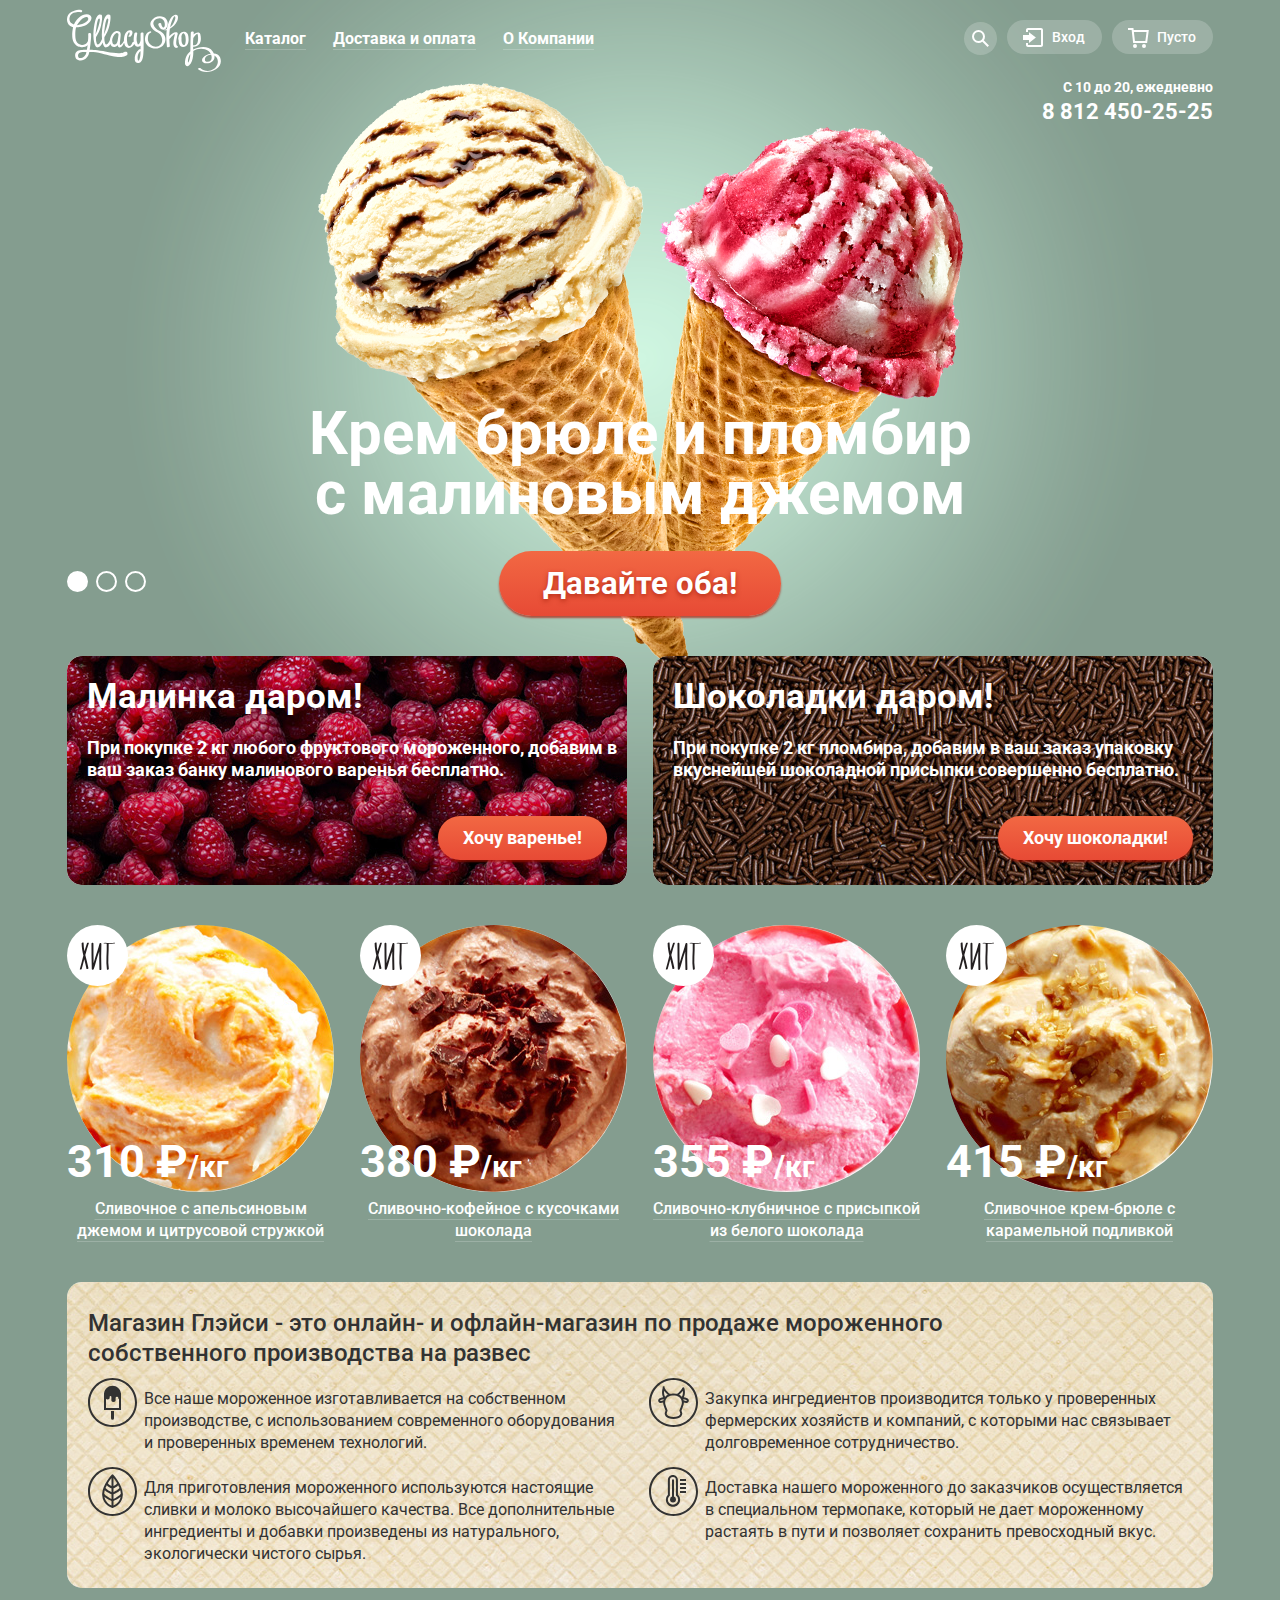
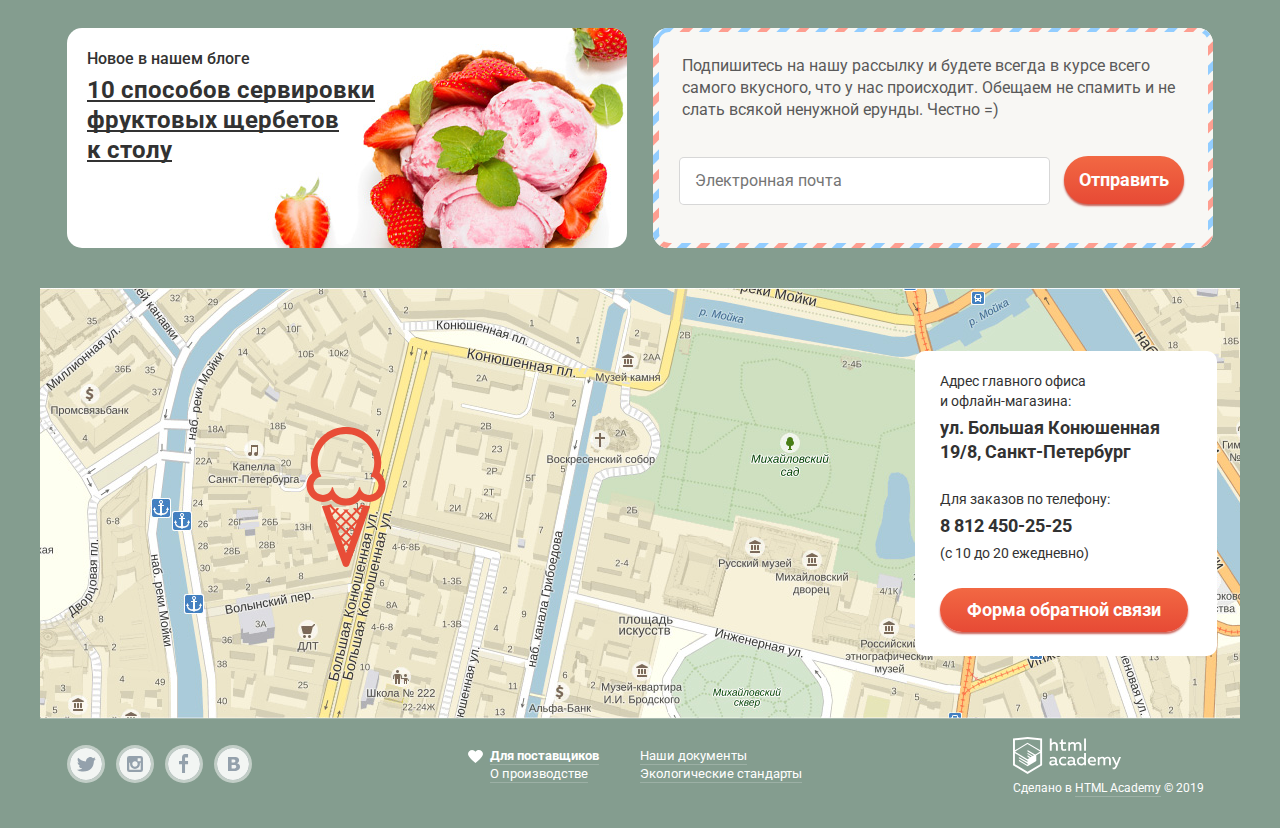
==== commit 3498a94f: "Детализация элементов сайта" ====
--- a/index.html
+++ b/index.html
@@ -8,119 +8,215 @@
 		<link href="css/style.css" rel="stylesheet">
 	</head>
 	<body>
-		<header class="main-header container">
-			<nav class="main-navigation">
-				<a class="main-header-logo">
-					<img src="img/gllacy.svg" width="154" height="64" alt="Логотип GllacyShop">
-				</a>
-				<ul class="site-navigation">
-					<li class="catalog-popap navigation-background"><a href="#">Каталог</a>
-						<ul class="site-navigation-catalog">
-							<li class="site-navigation-item"><a href="#">Новинки</a></li>
-							<li><a href="catalog.html">Сливочное</a></li>
-							<li><a href="#">Щербеты</a></li>
-							<li><a href="#">Фруктовый лед</a></li>
-							<li><a href="#">Мелорин</a></li>
-						</ul>
-					</li>
-					<li class="navigation-background"><a href="#">Доставка и оплата</a></li>
-					<li class="navigation-background"><a href="#">О Компании</a></li>
+		<input class="visually-hidden" type="radio" id="product-1" name="toggle" checked>
+		<input class="visually-hidden" type="radio" id="product-2" name="toggle">
+		<input class="visually-hidden" type="radio" id="product-3" name="toggle">
+		<div class="site-wrapper">
+			<header class="main-header container">
+				<nav class="main-navigation">
+					<a class="main-header-logo">
+						<img src="img/gllacy.svg" width="154" height="64" alt="Логотип GllacyShop">
+					</a>
+					<ul class="site-navigation">
+						<li class="catalog-popap navigation-background"><a href="#">Каталог</a>
+							<ul class="site-navigation-catalog">
+								<li class="site-navigation-item"><a href="#">Новинки</a></li>
+								<li><a href="catalog.html">Сливочное</a></li>
+								<li><a href="#">Щербеты</a></li>
+								<li><a href="#">Фруктовый лед</a></li>
+								<li><a href="#">Мелорин</a></li>
+							</ul>
+						</li>
+						<li class="navigation-background"><a href="#">Доставка и оплата</a></li>
+						<li class="navigation-background"><a href="#">О Компании</a></li>
+					</ul>
+					<ul class="user-navigation">
+						<li class="user-navigation-search">
+							<button type="submit"><span class="visually-hidden">Кнопка поиска</span></button>
+							<form class="user-search" action="https://echo.htmlacademy.ru" method="get">
+								<input type="search" placeholder="Что ищем?">
+							</form>
+						</li>
+						<li class="user-navigation-enter">
+							<a class="login-link" href="#">Вход</a>
+							<div class="login-user">
+								<form class="login-form" action="https://echo.htmlacademy.ru" method="post">
+									<div class="login-form-mail">
+										<label class="visually-hidden" for="email-1">Электронная почта</label>
+										<input id="email-1" type="email" name="login" placeholder="Электронная почта">
+									</div>
+									<div class="login-form-password">
+										<label class="visually-hidden" for="password">Пароль</label>
+										<input id="password" name="password" type="password" placeholder="Пароль">
+									</div>
+									<div class="enter-and-registration">
+										<button class="button" type="submit">Войти</button>
+										<ul class="registration">
+											<li><a href="#">Забыли пароль?</a></li>
+											<li><a href="#">Новая регистрация</a></li>
+										</ul>
+									</div>
+								</form>
+							</div>
+						</li>
+						<li class="user-navigation-basket">
+							<a href="#" class="basket-link"><span class="visually-hidden">Корзина</span>Пусто</a>
+						</li>
+					</ul>
+				</nav>
+				<div class="site-information">
+					<p>С 10 до 20, ежедневно</p>
+					<p class="site-information-callnumber">8 812 450-25-25</p>
+				</div>
+			</header>
+			<main class="container">
+				<h1 class="visually-hidden">Магазин мороженного GllacyShop</h1>
+				<section class="slider">
+					<div class="slider-controls">
+						<label for="product-1">Первый</label>
+						<label for="product-2">Второй</label>
+						<label for="product-3">Третий</label>
+					</div>
+					<ul class="slider-list">
+						<li class="slider-item slide" id="slide1">
+							<h3 class="slide-title">Крем брюле и пломбир с малиновым джемом</h3>
+							<a class="button slide-button" href="#">Давайте оба!</a>
+						</li>
+						<li class="slider-item slide" id="slide2">
+							<h3 class="slide-title">Шоколадный пломбир и лимонный сорбет</h3>
+							<a class="button slide-button" href="#">Давайте оба!</a>
+						</li>
+						<li class="slider-item slide" id="slide3">
+							<h3 class="slide-title">Пломбир с помадкой и клубничный щербет</h3>
+							<a class="button slide-button" href="#">Давайте оба!</a>
+						</li>
+					</ul>
+				</section>
+				<section class="stock">
+					<div class="stock-raspberries">
+						<h3>Малинка даром!</h3>
+						<p>При покупке 2 кг любого фруктового мороженного, добавим в ваш заказ банку малинового варенья бесплатно.</p>
+						<a class="button" href="#">Хочу варенье!</a>
+					</div>
+					<div class="stock-chocolate">
+						<h3>Шоколадки даром!</h3>
+						<p>При покупке 2 кг пломбира, добавим в ваш заказ упаковку вкуснейшей шоколадной присыпки совершенно бесплатно.</p>
+						<a class="button" href="#">Хочу шоколадки!</a>
+					</div>
+				</section>
+				<ul class="catalog-list">
+					<li class="catalog-item hit-item">
+						<div class="catalog-background">
+						</div>
+						<div>
+							<figure>
+								<img src="img/ice-1.jpg" width="267" height="267" alt="Оранжевое мороженное">
+								<figcaption>Сливочное с апельсиновым джемом и цитрусовой стружкой</figcaption>
+							</figure>
+							<p>310 &#x20bd;<span>/кг</span></p>
+							<a class="button" href="#">Быстрый просмотр</a>
+						</div>
+					</li>
+					<li class="catalog-item hit-item">
+						<div class="catalog-background">
+						</div>
+						<div>
+							<figure>
+								<img src="img/ice-2.jpg" width="267" height="267" alt="Шоколадное мороженное">
+								<figcaption>Сливочно-кофейное с кусочками шоколада</figcaption>
+							</figure>
+							<p>380 &#x20bd;<span>/кг</span></p>
+							<a class="button" href="#">Быстрый просмотр</a>
+						</div>
+					</li>
+					<li class="catalog-item hit-item">
+						<div class="catalog-background">
+						</div>
+						<div>
+							<figure>
+								<img src="img/ice-3.jpg" width="267" height="267" alt="Розовое с белыми сердечками">
+								<figcaption>Сливочно-клубничное с присыпкой из белого шоколада</figcaption>
+							</figure>
+							<p>355 &#x20bd;<span>/кг</span></p>
+							<a class="button" href="#">Быстрый просмотр</a>
+						</div>
+					</li>
+					<li class="catalog-item hit-item">
+						<div class="catalog-background">
+						</div>
+						<div>
+							<figure>
+								<img src="img/ice-4.jpg" width="267" height="267" alt="Карамельное мороженное">
+								<figcaption>Сливочное крем-брюле с карамельной подливкой</figcaption>
+							</figure>
+							<p>415 &#x20bd;<span>/кг</span></p>
+							<a class="button" href="#">Быстрый просмотр</a>
+						</div>
+					</li>
 				</ul>
-				<ul class="user-navigation">
-					<li class="user-navigation-search">
-						<button type="submit"><span class="visually-hidden">Кнопка поиска</span></button>
-						<form class="user-search" action="https://echo.htmlacademy.ru" method="get">
-							<input type="search" placeholder="Что ищем?">
-						</form>
-					</li>
-					<li class="user-navigation-enter">
-						<a class="login-link" href="#">Вход</a>
-						<div class="login-user">
-							<form class="login-form" action="https://echo.htmlacademy.ru" method="post">
-								<div class="login-form-mail">
-									<label class="visually-hidden" for="email-1">Электронная почта</label>
-									<input id="email-1" type="email" name="login" placeholder="Электронная почта">
-								</div>
-								<div class="login-form-password">
-									<label class="visually-hidden" for="password">Пароль</label>
-									<input id="password" name="password" type="password" placeholder="Пароль">
-								</div>
-								<div class="enter-and-registration">
-									<button class="button" type="submit">Войти</button>
-									<ul class="registration">
-										<li><a href="#">Забыли пароль?</a></li>
-										<li><a href="#">Новая регистрация</a></li>
-									</ul>
-								</div>
+				<section class="features">
+					<h2 class="visually-hidden">Преимущества</h2>
+					<p>Магазин Глэйси - это онлайн- и офлайн-магазин по продаже мороженного собственного производства на развес</p>
+					<ul class="features-list">
+						<li class="features-item">Все наше мороженное изготавливается на собственном производстве, с использованием современного оборудования и проверенных временем технологий.</li>
+						<li class="features-item">Закупка ингредиентов производится только у проверенных фермерских хозяйств и компаний, с которыми нас связывает долговременное сотрудничество.</li>
+						<li class="features-item">Для приготовления мороженного используются настоящие сливки и молоко высочайшего качества. Все дополнительные ингредиенты и добавки произведены из натурального, экологически чистого сырья.</li>
+						<li class="features-item">Доставка нашего мороженного до заказчиков осуществляется в специальном термопаке, который не дает мороженному растаять в пути и позволяет сохранить превосходный вкус.</li>
+					</ul>
+				</section>
+				<div class="blog-and-form">
+					<article class="blog">
+						<p>Новое в нашем блоге</p>
+						<a href="#">
+							<h3 class="blog-news">10 способов сервировки<br> фруктовых щербетов<br> к столу</h3>
+						</a>
+					</article>
+					<div class="subscription">
+						<div class="subscription-back">
+							<p>Подпишитесь на нашу рассылку и будете всегда в курсе всего самого вкусного, что у нас происходит. Обещаем не спамить и не слать всякой ненужной ерунды. Честно =)</p>
+							<form class="subscription-form" action="https://echo.htmlacademy.ru" method="post">
+								<label class="visually-hidden" for="email-2">Электронная почта</label>
+								<input id="email-2" type="email" name="subscribe-email" placeholder="Электронная почта">
+								<button class="button" type="submit">Отправить</button>
 							</form>
 						</div>
-					</li>
-					<li class="user-navigation-basket">
-						<a href="#" class="basket-link"><span class="visually-hidden">Корзина</span>Пусто</a>
-					</li>
-				</ul>
-			</nav>
-			<div class="site-information">
-				<p>С 10 до 20, ежедневно</p>
-				<p class="site-information-callnumber">8 812 450-25-25</p>
+					</div>
+				</div>
+			</main>
+			<div class="map-and-contacts">
+				<div class="contacts">
+					<p>Адрес главного офиса<br> и офлайн-магазина:<br> <b>ул. Большая Конюшенная 19/8, Санкт-Петербург</b></p>
+					<p>Для заказов по телефону: <br><b>8 812 450-25-25</b><br> (с 10 до 20 ежедневно)</p>
+					<a class="button button-calling-form" href="#">Форма обратной связи</a> 
+				</div>
 			</div>
-		</header>
-		<main class="container">
-			<h1 class="visually-hidden">Магазин мороженного GllacyShop</h1>
-			<section class="features">
-				<h2 class="visually-hidden">Преимущества</h2>
-				<p>Магазин Глэйси - это онлайн- и офлайн-магазин по продаже мороженного собственного производства на развес</p>
-				<ul class="features-list">
-					<li class="features-item">Все наше мороженное изготавливается на собственном производстве, с использованием современного оборудования и проверенных временем технологий.</li>
-					<li class="features-item">Закупка ингредиентов производится только у проверенных фермерских хозяйств и компаний, с которыми нас связывает долговременное сотрудничество.</li>
-					<li class="features-item">Для приготовления мороженного используются настоящие сливки и молоко высочайшего качества. Все дополнительные ингредиенты и добавки произведены из натурального, экологически чистого сырья.</li>
-					<li class="features-item">Доставка нашего мороженного до заказчиков осуществляется в специальном термопаке, который не дает мороженному растаять в пути и позволяет сохранить превосходный вкус.</li>
-				</ul>
-			</section>
-			<div class="blog-and-form">
-				<article class="blog">
-					<p>Новое в нашем блоге</p>
-					<a href="#">
-						<h3 class="blog-news">10 способов сервировки<br> фруктовых щербетов<br> к столу</h3>
+			<footer class="main-footer container">
+				<div class="network-social">
+					<ul class="footer-social">
+						<li class="social-icon"><div class="social-btn"></div><a class="social-button tw-btn" href="#">Твитер</a></li>
+						<li class="social-icon"><div class="social-btn"></div><a class="social-button inst-btn" href="#">Инстаграм</a></li>
+						<li class="social-icon"><div class="social-btn"></div><a class="social-button face-btn" href="#">Фейсбук</a></li>
+						<li class="social-icon"><div class="social-btn"></div><a class="social-button vk-btn" href="#">Вконтакте</a></li>
+					</ul>
+				</div>
+				<div class="network-information">
+					<ul class="footer-list">
+						<li class="footer-item"><a href="#">Для поставщиков</a></li>
+						<li class="footer-item"><a href="#">Наши документы</a></li>
+						<li class="footer-item"><a href="#">О производстве</a></li>
+						<li class="footer-item"><a href="#">Экологические стандарты</a></li> 
+					</ul>
+				</div>
+				<div class="footer-copyright">
+					<a href="https://htmlacademy.ru/intensive/htmlcss">
+						<img src="img/logo-htmlacademy-small.svg" width="108" height="39" alt="Логотип HTML Academy">
 					</a>
-				</article>
-				<div class="subscription">
-					<div class="subscription-back">
-						<p>Подпишитесь на нашу рассылку и будете всегда в курсе всего самого вкусного, что у нас происходит. Обещаем не спамить и не слать всякой ненужной ерунды. Честно =)</p>
-						<form class="subscription-form" action="https://echo.htmlacademy.ru" method="post">
-							<label class="visually-hidden" for="email-2">Электронная почта</label>
-							<input id="email-2" type="email" name="subscribe-email" placeholder="Электронная почта">
-							<button class="button" type="submit">Отправить</button>
-						</form>
-					</div>
-				</div>
-			</div>
-		</main>
-		<footer class="main-footer container">
-			<div class="network-social">
-				<ul class="footer-social">
-					<li class="social-icon"><div class="social-btn"></div><a class="social-button tw-btn" href="#">Твитер</a></li>
-					<li class="social-icon"><div class="social-btn"></div><a class="social-button inst-btn" href="#">Инстаграм</a></li>
-					<li class="social-icon"><div class="social-btn"></div><a class="social-button face-btn" href="#">Фейсбук</a></li>
-					<li class="social-icon"><div class="social-btn"></div><a class="social-button vk-btn" href="#">Вконтакте</a></li>
-				</ul>
-			</div>
-			<div class="network-information">
-				<ul class="footer-list">
-					<li class="footer-item"><a href="#">Для поставщиков</a></li>
-					<li class="footer-item"><a href="#">Наши документы</a></li>
-					<li class="footer-item"><a href="#">О производстве</a></li>
-					<li class="footer-item"><a href="#">Экологические стандарты</a></li> 
-				</ul>
-			</div>
-			<div class="footer-copyright">
-				<a href="https://htmlacademy.ru/intensive/htmlcss">
-					<img src="img/logo-htmlacademy-small.svg" width="108" height="39" alt="Логотип HTML Academy">
-				</a>
-				<p>Сделано в <a href="https://htmlacademy.ru/intensive/htmlcss">HTML Academy</a> &copy; 2019</p>
-			</div>
-		</footer>
+					<p>Сделано в <a href="https://htmlacademy.ru/intensive/htmlcss">HTML Academy</a> &copy; 2019</p>
+				</div>
+			</footer>
+		</div>
 		<div class="calling-user">
+			<button class="close-button" type="button">Закрыть</button>
 			<form class="form-calling-user" action="https://echo.htmlacademy.ru" method="post">
 				<p>Мы обязательно вам ответим!</p>
 				<div class="call-name">
@@ -131,7 +227,7 @@
 					<label class="visually-hidden" for="calling-email">Электронная почта</label>
 					<input type="email" id="calling-email" name="calling-email" placeholder="Ваша почта для ответа?">
 				</div>
-				<textarea name="comments">Напишите что-нибудь</textarea>
+				<textarea name="comments" placeholder="Напишите что-нибудь"></textarea>
 				<button class="button" type="submit">Отправить</button>
 			</form>
 		</div>
--- a/css/style.css
+++ b/css/style.css
@@ -8,7 +8,7 @@
 	font-weight: 400;
 	color: #fff;
 	
-	background-color: #8996a6;
+	background-color: #849d8f;
 }
 
 img {
@@ -32,6 +32,31 @@
   clip-path: inset(100%);
   clip: rect(0 0 0 0);
   overflow: hidden;
+}
+
+.site-wrapper {
+	min-width: 1200px;
+	background-color: #849d8f;
+	background-image: url("../img/big-ice1.png");
+	background-repeat: no-repeat;
+	background-position: top center;
+	
+	transition: background-image 0.5s ease, background-color 0.5s ease;
+}
+
+.site-wrapper::before,
+.site-wrapper::after {
+	content: "";
+	
+	visibility: hidden;
+}
+
+.site-wrapper::before {
+	background-image: url("..//img/big-ice2.png");
+}
+
+.site-wrapper::after {
+	background-image: url("..//img/big-ice3.png");
 }
 
 .container {
@@ -465,9 +490,20 @@
 }
 
 .basket-of-ice td:first-child {
-	width: 60px;
-	text-align: right;
+	width: 20px;
 	vertical-align: top;
+}
+
+.basket-of-ice button {
+	margin: 0;
+	margin-top: 10px;
+	padding: 0;
+	font-size: 0;
+	width: 11px;
+	height: 11px;
+	
+	background-color: inherit;
+	border: none;
 }
 
 .basket-of-ice img {
@@ -475,10 +511,16 @@
 }
 
 .basket-of-ice td:nth-child(2) {
+	width: 45px;
+	text-align: left;
+	vertical-align: top;
+}
+
+.basket-of-ice td:nth-child(3) {
 	width: 220px;
 }
 
-.basket-of-ice td:nth-child(3) {
+.basket-of-ice td:nth-child(4) {
 	width: 150px;
 	text-align: center;
 }
@@ -535,6 +577,159 @@
 	line-height: 24px;
 }
 
+.slider {
+	position: relative;
+	
+	padding-top: 280px;
+	
+	text-align: center;
+	color: #fff;
+}
+
+.slider-list {
+	margin: 0;
+	padding: 0;
+	
+	list-style: none;
+}
+
+.slide {
+	display: none;
+}
+
+.slide-title {
+	width: 700px;
+	margin: 0 auto;
+	margin-bottom: 27px;
+	
+	font-size: 60px;
+	line-height: 60px;
+	font-weight: bold;
+}
+
+.slider-controls {
+	position: absolute;
+	bottom: 23px;
+	left: 0;
+	z-index: 20;
+	
+	font-size: 0;
+}
+
+.slider-controls label {
+	display: inline-block;
+	width: 17px;
+	height: 17px;
+	margin-right: 8px;
+	
+	vertical-align: top;
+	
+	background-color: transpatent;
+	border: 2px solid #fff;
+	border-radius: 50%;
+}
+
+#product-1:checked ~ .site-wrapper {
+	background-color: #849d8f;
+	background-image: url("../img/big-ice1.png");
+}
+
+#product-2:checked ~ .site-wrapper {
+	background-color: #8996a6;
+	background-image: url("../img/big-ice2.png");
+}
+
+#product-3:checked ~ .site-wrapper {
+	background-color: #9d8b84;
+	background-image: url("../img/big-ice3.png");
+}
+
+#product-1:checked ~ .site-wrapper #slide1,
+#product-2:checked ~ .site-wrapper #slide2,
+#product-3:checked ~ .site-wrapper #slide3 {
+	display: block;
+}
+
+#product-1:checked ~ .site-wrapper label[for="product-1"],
+#product-2:checked ~ .site-wrapper label[for="product-2"],
+#product-3:checked ~ .site-wrapper label[for="product-3"] {
+	background-color: #fff;
+}
+
+#product-1:checked ~ .site-wrapper label[for="product-2"]:hover,
+#product-1:checked ~ .site-wrapper label[for="product-3"]:hover,
+#product-2:checked ~ .site-wrapper label[for="product-1"]:hover,
+#product-2:checked ~ .site-wrapper label[for="product-3"]:hover,
+#product-3:checked ~ .site-wrapper label[for="product-1"]:hover,
+#product-3:checked ~ .site-wrapper label[for="product-2"]:hover {
+	background-color: rgba(248, 247, 244, 0.4);
+}
+
+.stock {
+	display: flex;
+	flex-wrap: wrap;
+	justify-content: space-between;
+	margin: 0;
+	padding: 0;
+	margin-top: 40px;
+	margin-bottom: 40px;
+}
+
+.stock-raspberries,
+.stock-chocolate {
+	display: flex;
+	flex-direction: column;
+	padding-left: 20px;
+	padding-right: 10px;
+	
+	width: 530px;
+	min-height: 229px;
+	
+	border-radius: 15px;
+}
+
+.stock-raspberries h3,
+.stock-chocolate h3{
+	margin: 0;
+	margin-top: 20px;
+	padding: 0;
+	
+	font-size: 35px;
+	line-height: 41px;
+	font-weight: bold;
+}
+
+.stock-raspberries p,
+.stock-chocolate p{
+	margin: 0;
+	margin-top: 20px;
+	margin-bottom: 35px;
+	padding: 0;
+	
+	font-size: 18px;
+	line-height: 22px;
+	font-weight: bold;
+}
+
+.stock-raspberries a,
+.stock-chocolate a{
+	display: inline-block;
+	align-self: flex-end;
+	margin-right: 10px;
+	
+	text-decoration: none;
+}
+
+.stock-raspberries {
+	background-image: url("../img/raspberries.jpg");
+	background-repeat: no-repeat;
+}
+
+.stock-chocolate {
+	background-image: url("../img/chocolate.jpg");
+	background-repeat: no-repeat;
+}
+
 .features {
 	margin: 0;
 	margin-bottom: 40px;
@@ -613,6 +808,9 @@
 
 .blog-and-form {
 	display: flex;
+	margin: 0;
+	padding: 0;
+	margin-bottom: 40px;
 }
 
 .blog {
@@ -725,6 +923,64 @@
 	margin-bottom: 4px;
 }
 
+.map-and-contacts {
+	position: relative;
+	margin: 0 auto;
+	padding: 0;
+	
+	width: 1200px;
+	min-height: 430px;
+	
+	background-image: url("../img/map-ice.svg"), url("../img/map.jpg");
+	background-repeat: no-repeat, no-repeat;
+	background-position: 266px 139px, -45px 0;
+}
+
+.contacts {
+	position: absolute;
+	top: 63px;
+	right: 23px;
+	padding: 0 25px;
+	
+	width: 252px;
+	min-height: 305px;
+	
+	background-color: #fff;
+	border-radius: 10px;
+}
+
+.contacts p {
+	margin: 0;
+	margin-top: 20px;
+	padding: 0;
+	
+	font-size: 14px;
+	font-weight: 400;
+	line-height: 20px;
+	
+	color: #323232;
+}
+
+.contacts b {
+	display: inline-block;
+	margin: 5px 0;
+	
+	font-size: 18px;
+	line-height: 24px;
+	font-weight: bold;
+}
+
+.contacts a {
+	display: inline-block;
+	margin: 0;
+	margin-top: 25px;
+	padding-left: 27px;
+	padding-right: 27px;
+	
+	text-align: center;
+	text-decoration: none;
+}
+
 .road-list {
 	display: flex;
 	margin: 0;
@@ -761,10 +1017,245 @@
 	color: #fff;
 }
 
+.selection {
+	display: flex;
+	flex-wrap: wrap;
+	justify-content: space-between;
+	
+	width: 857px;
+	margin: 0;
+	margin-top: 30px;
+	padding: 0;
+}
+
+.selection label,
+.selection p,
+.selection output {
+	margin: 0;
+	padding: 0;
+	
+	font-size: 14px;
+	line-height: 16px;
+	font-weight: 500;
+}
+
+.selection-sorting {
+	display: flex;
+	flex-direction: column;
+}
+
+.selection-sorting label {
+	margin-left: 16px;
+	margin-bottom: 5px;
+}
+
+.selection-sorting select {
+	width: 180px;
+	padding: 10px 0 10px 16px;
+	
+	font-size: 16px;
+	line-height: 18px;
+	font-weight: 500;
+	color: #fff;
+	
+	border: none;
+	background-color: rgba(248, 247, 244, 0.2);
+	border-radius: 25px;
+}
+
+.selection-sorting select:hover,
+.selection-sorting select:focus {
+	color: #323232;
+}
+
+.selection-sorting select:active {
+	color: #323232;
+	
+	background-color: #f8f7f4;
+}
+
+.selection-price {
+	display: flex;
+	flex-direction: column;
+}
+
+.selection-price label {
+	margin-left: 16px;
+	margin-bottom: 5px;
+}
+
+.selection-range {
+	padding: 10px 22px 3px 22px;
+	
+	background-color: rgba(248, 247, 244, 0.2);
+	border-radius: 25px;
+}
+
+.selection-price input {	
+	width: 176px;
+}
+
+.selection-fat {
+	display: flex;
+	flex-direction: column;
+}
+
+.selection-fat p {
+	margin-left: 16px;
+	margin-bottom: 5px;
+}
+
+.selection-fat div {
+	display: flex;
+	flex-wrap: wrap;
+	justify-content: space-between;
+	
+	width: 385px;
+	padding: 10px 17px 12px 17px;
+	
+	background-color: rgba(248, 247, 244, 0.2);
+	border-radius: 25px;
+}
+
+.selection-fat label {
+	position: relative;
+	margin: 0;
+	padding: 0;
+	padding-left: 30px;
+	vertical-align: bottom;
+	
+	font-size: 16px;
+	line-height: 18px;
+	font-weight: 500;
+	color: #fff;
+}
+
+.selection-fat input[type="radio"] + .radio-indicator {
+	position: absolute;
+	top: 0;
+	left: 0;
+	
+	width: 22px;
+	height: 22px;
+	
+	opacity: 0.8;
+	background-image: url("../img/radio-off.png");
+	background-repeat: no-repeat;
+	background-position: 0 0;
+}
+
+.selection-fat input[type="radio"]:checked + .radio-indicator {
+	background-image: url("../img/radio-on.png");
+}
+
+.selection-fat input[type="radio"]:hover + .radio-indicator,
+.selection-fat input[type="radio"]:focus + .radio-indicator {
+	opacity: 1;
+}
+
+.selection-fat input[type="radio"]:disabled + .radio-indicator {
+	opacity: 0.4;
+}
+
+.selection-filler {
+	display: flex;
+	flex-direction: column;
+}
+
+.selection-filler p {
+	margin-top: 15px;
+	margin-left: 16px;
+	margin-bottom: 5px;
+}
+
+.filler-checkbox {
+	display: flex;
+	flex-wrap: wrap;
+	justify-content: space-between;
+	
+	width: 665px;
+	
+	padding: 12px 17px;
+	
+	background-color: rgba(248, 247, 244, 0.2);
+	border-radius: 25px;
+}
+
+.filler-checkbox label {
+	position: relative;
+	margin: 0;
+	padding: 0;
+	padding-left: 32px;
+	
+	font-size: 16px;
+	line-height: 18px;
+	font-weight: 500;
+	color: #fff;
+}
+
+.filler-checkbox input[type="checkbox"] + .checkbox-indicator {
+	position: absolute;
+	top: 0;
+	left: 0;
+	
+	width: 24px;
+	height: 20px;
+	
+	opacity: 0.8;
+	background-image: url("../img/checkbox-off.png");
+	background-repeat: no-repeat;
+	background-position: 0 50%;
+}
+
+.filler-checkbox input[type="checkbox"]:checked + .checkbox-indicator {
+	background-image: url("../img/checkbox-on.png");
+}
+
+.filler-checkbox input[type="checkbox"]:hover + .checkbox-indicator,
+.filler-checkbox input[type="checkbox"]:focus + .checkbox-indicator {
+	opacity: 1;
+}
+
+.filler-checkbox input[type="checkbox"]:disabled + .checkbox-indicator {
+	opacity: 0.4;
+}
+
+
+.selection button {
+	align-self: flex-end;
+	padding: 10px 27px;
+	margin: 0;
+	
+	font-size: 16px;
+	line-height: 18px;
+	font-weight: 500;
+	color: #fff;
+	border: 2px solid #fff;
+	
+	background-color: rgba(248, 247, 244, 0.2);
+	border-radius: 25px;
+}
+
+.selection button:hover,
+.selection button:focus {
+	color: #323232;
+	
+	background-color: #fff;
+}
+
+.selection button:active {
+	color: #323232;
+	
+	background-color: #ededed;
+	box-shadow: inset 0 2px 1px 0 #696969;
+	border: none;
+}
+
 .catalog-list {
 	display: flex;
 	flex-wrap: wrap;
 	margin: 0;
+	margin-top: 40px;
 	padding: 0;
 }
 
@@ -781,6 +1272,21 @@
 	font-weight: 500;
 	text-align: center;
 	color: #fff;
+}
+
+.hit-item::before {
+	content: "";
+	position: absolute;
+	top: 0;
+	left: 0;
+	
+	width: 61px;
+	height: 61px;
+	
+	background-image: url("../img/hit.svg");
+	background-repeat: no-repeat;
+	
+	z-index: 1;
 }
 
 .catalog-item:nth-child(4n) {
@@ -851,7 +1357,7 @@
 	background-color: #f8f7f4;
 	border-radius: 5px;
 	
-	z-index: -1;
+	z-index: 0;
 }
 
 .catalog-item:hover a {
@@ -860,6 +1366,61 @@
 
 .catalog-item:hover .catalog-background {
 	display: block;
+}
+
+.road-number {
+	display: flex;
+	justify-content: flex-end;
+	margin: 0;
+	margin-bottom: 30px;
+	margin-top: 80px;
+	padding: 0;
+	
+	list-style: none;
+}
+
+.road-number-item {
+	margin: 0;
+	margin-left: 5px;
+}
+
+.road-number-item button {
+	margin: 0;
+	padding: 4px 8px;
+	
+	font-size: 16px;
+	line-height: 18px;
+	font-weight: 500;
+	color: #fff;
+	
+	background-color: #849d8f;
+	border-radius: 50%;
+	border: none;
+}
+
+.road-number .road-number-active {
+	color: #323232;
+	
+	background-color: #fff;
+}
+
+.road-number-item:first-child {
+	transform: rotate(180deg);
+}
+
+.road-number-item button:disabled {
+	opacity: 0.2;
+}
+
+.road-number-item button:hover:not(.road-number-active),
+.road-number-item button:focus:not(.road-number-active) {
+	background-color: rgba(248, 247, 244, 0.2);
+}
+
+.road-number-item button:active:not(.road-number-active) {
+	color: #323232;
+	
+	background-color: #fff;
 }
 
 .button {
@@ -877,6 +1438,26 @@
 	border: none;
 }
 
+.slide-button {
+	display: inline-block;
+	padding: 12px 44px;
+	
+	font-weight: bold;
+	font-size: 31px;
+	line-height: 41px;
+	text-align: center;
+	color: #fff;
+	vertical-align: top;
+	text-decoration: none;
+	text-shadow: 0 2px 5px rgba(160, 32, 11, 0.76);
+	
+	background: #f26843;
+	background: linear-gradient(to bottom, #f26843 0%, #e74a35 100%);
+	border-radius: 50px;
+	box-shadow: 0 2px 2px rgba (172, 16, 0, 0.64);
+	border: none;
+}
+
 .button:hover,
 .button:focus,
 .login-user .button:hover,
@@ -887,8 +1468,7 @@
 	
 	color: #fff;
 	
-	background-image: linear-gradient(to top, #e74a35, #f26843),
-	linear-gradient(to bottom, rgba(255, 255, 255, 0.2), rgba(255, 255, 255, 0.2));
+	background: linear-gradient(to bottom, #f58669 0%, #ec6f5e 100%);
 	box-shadow: 0 2px 2px 0 #ac1000;
 }
 
@@ -903,10 +1483,10 @@
 }
 
 .main-footer {
+	padding-bottom: 25px;
 	display: flex;
 	justify-content: space-between;
 	
-	margin-top: 10px;
 	border-top: 1px solid rgba(255, 255, 255, 0.3);
 }
 
@@ -950,7 +1530,7 @@
 	opacity: 0.5;
 	border-radius: 50%;
 	background-color: #fff;
-	z-index: -1;
+	z-index: 1;
 }
 
 .social-button {
@@ -1082,13 +1662,36 @@
 }
 
 .calling-user {
-	position: absolute;
+	display: none;
+	position: fixed;
+	top: 337px;
+	left: 50%;
 	width: 478px;
 	margin: 0;
+	margin-left: -239px;
 	padding: 0;
 	
 	border-radius: 10px;
 	background-color: #f8f7f4;
+	
+	z-index: 120;
+}
+
+.close-button {
+	position: absolute;
+	top: 17px;
+	right: 17px;
+	
+	width: 18px;
+	height: 18px;
+	
+	font-size: 0;
+	
+	background-color: #f8f7f4;
+	background-image: url("../img/close.svg");
+	background-repeat: no-repeat;
+	background-position: 50% 50%;
+	border: none;
 }
 
 .form-calling-user {
@@ -1145,4 +1748,30 @@
 	margin-top: 20px;
 	margin-bottom: 26px;
 	margin-left: auto;
+}
+
+.user-navigation-search input:hover,
+.user-navigation-enter input:hover,
+.subscription-back input:hover,
+.calling-user input:hover,
+.calling-user textarea:hover {
+	border: solid 2px rgba(154, 154, 154, 0.52);
+}
+
+.user-navigation-search input:focus,
+.user-navigation-enter input:focus,
+.subscription-back input:focus,
+.calling-user input:focus,
+.calling-user textarea:focus {
+	border: solid 2px rgba(46, 136, 228, 0.52);
+}
+
+.user-navigation-search input:valid,
+.user-navigation-enter input:valid,
+.subscription-back input:valid,
+.calling-user input:valid,
+.calling-user textarea:valid {
+	color: #323232;
+	
+	background-color: #fff
 }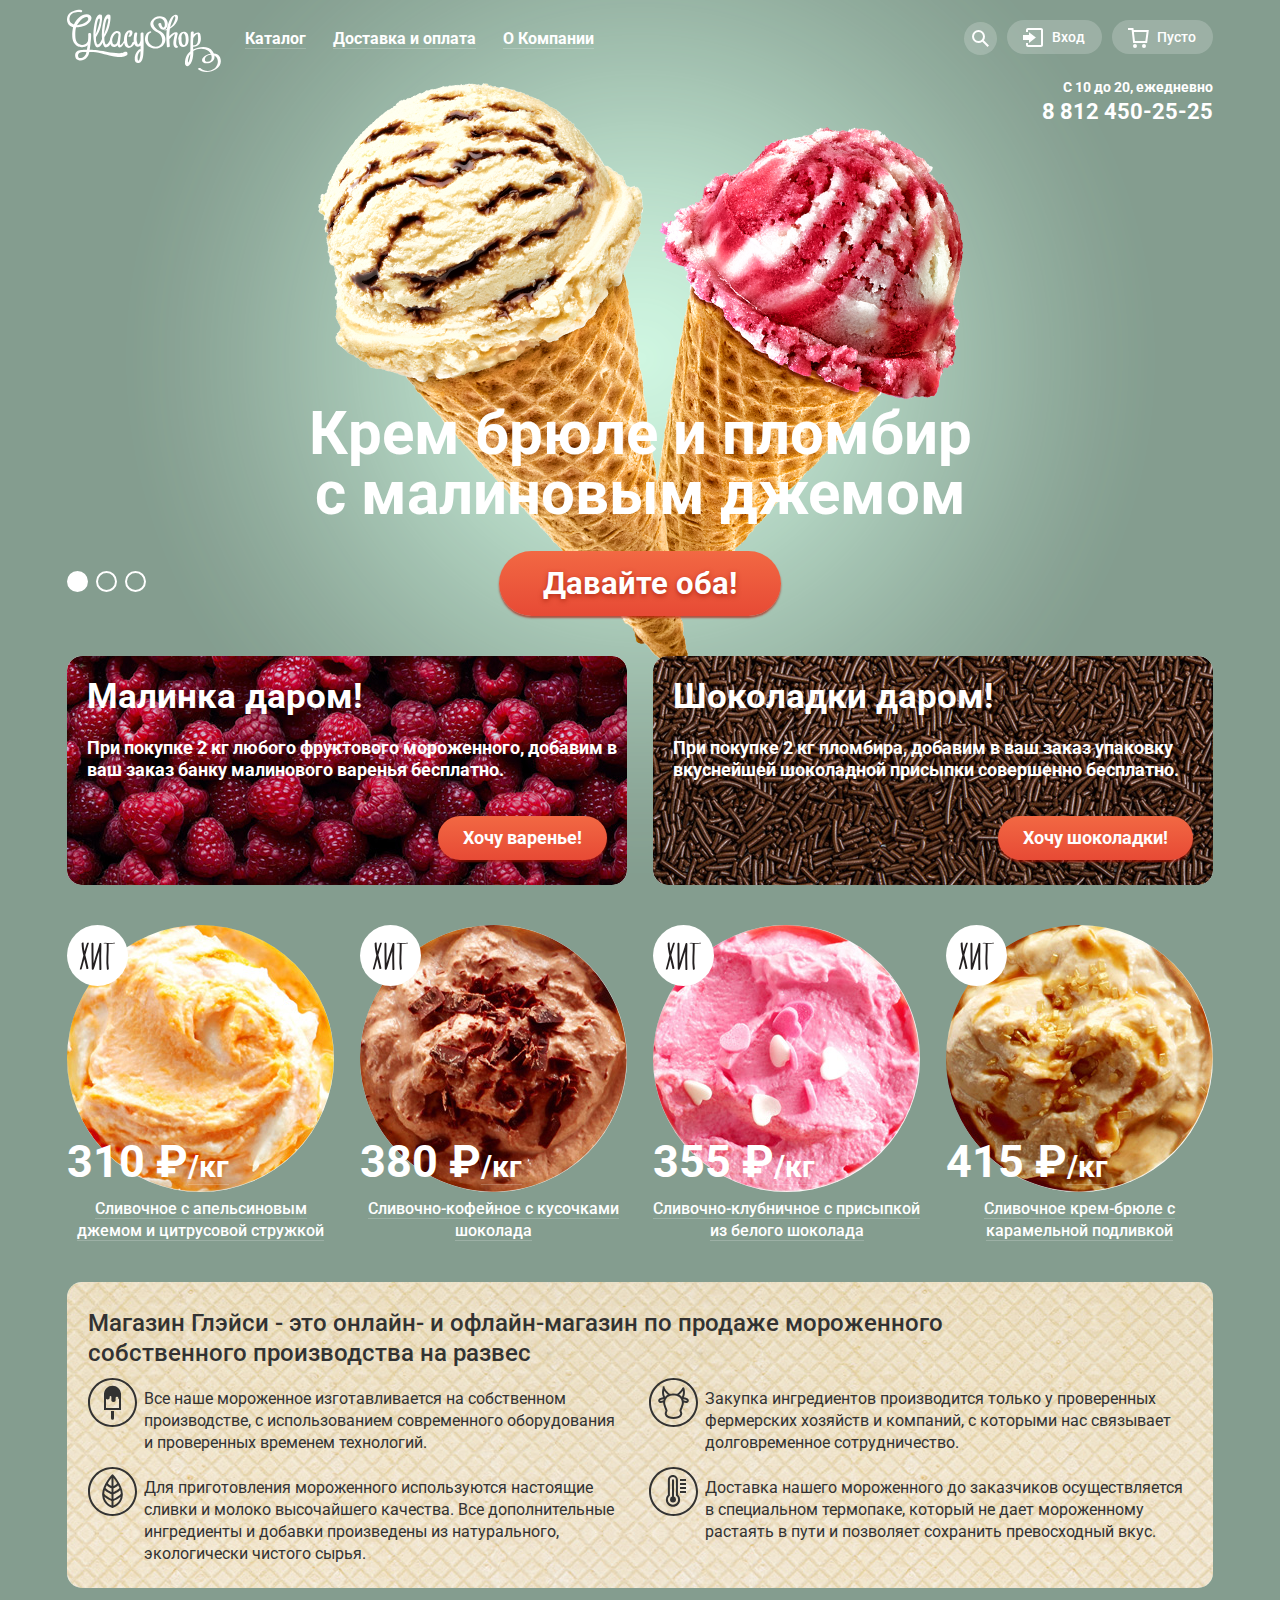
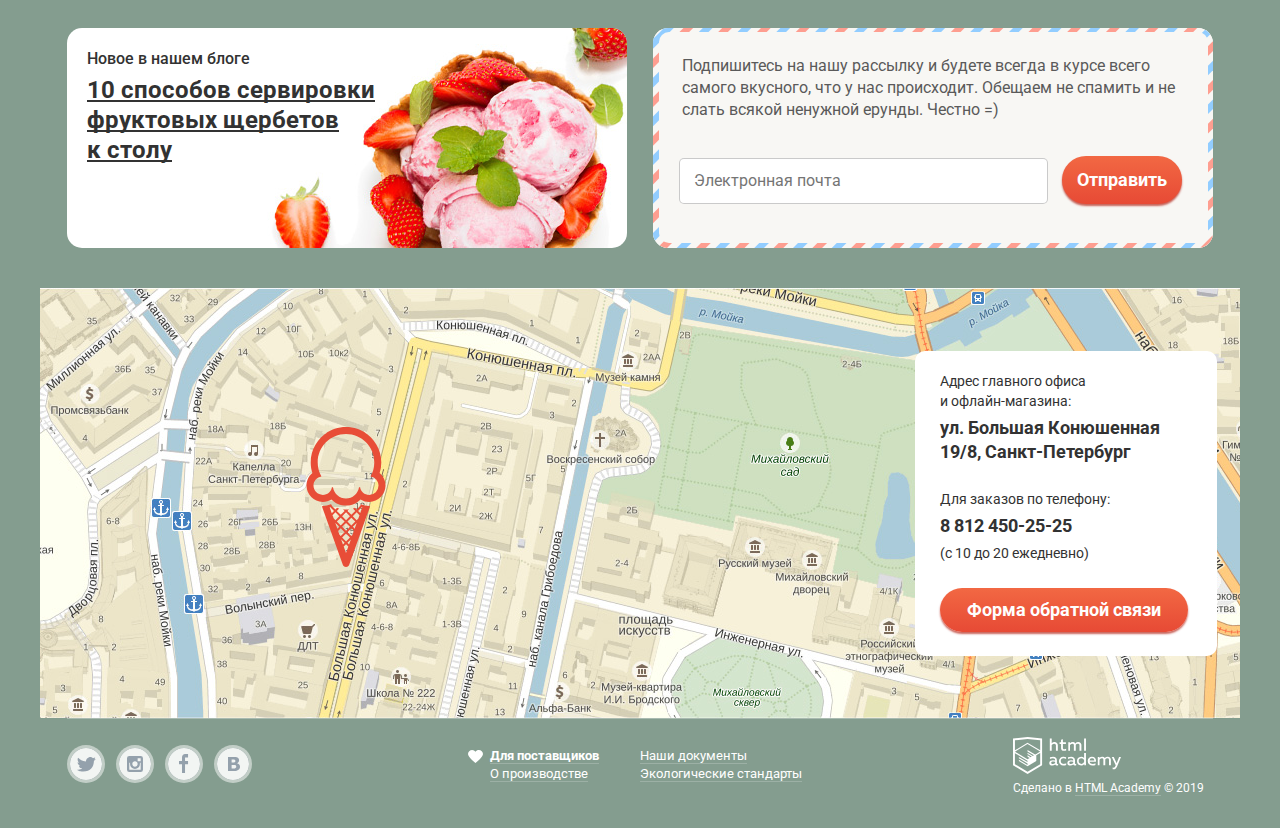
==== commit 8ead3ffe: "Внесение правок в соответствии с замечаниями" ====
--- a/index.html
+++ b/index.html
@@ -12,13 +12,14 @@
 		<input class="visually-hidden" type="radio" id="product-2" name="toggle">
 		<input class="visually-hidden" type="radio" id="product-3" name="toggle">
 		<div class="site-wrapper">
-			<header class="main-header container">
+			<header class="main-header">
+			<div class="container">
 				<nav class="main-navigation">
 					<a class="main-header-logo">
 						<img src="img/gllacy.svg" width="154" height="64" alt="Логотип GllacyShop">
 					</a>
 					<ul class="site-navigation">
-						<li class="catalog-popap navigation-background"><a href="#">Каталог</a>
+						<li class="catalog-popap navigation-background"><a href="#"><span>Каталог</span></a>
 							<ul class="site-navigation-catalog">
 								<li class="site-navigation-item"><a href="#">Новинки</a></li>
 								<li><a href="catalog.html">Сливочное</a></li>
@@ -27,8 +28,8 @@
 								<li><a href="#">Мелорин</a></li>
 							</ul>
 						</li>
-						<li class="navigation-background"><a href="#">Доставка и оплата</a></li>
-						<li class="navigation-background"><a href="#">О Компании</a></li>
+						<li class="navigation-background"><a href="#"><span>Доставка и оплата</span></a></li>
+						<li class="navigation-background"><a href="#"><span>О Компании</span></a></li>
 					</ul>
 					<ul class="user-navigation">
 						<li class="user-navigation-search">
@@ -68,8 +69,10 @@
 					<p>С 10 до 20, ежедневно</p>
 					<p class="site-information-callnumber">8 812 450-25-25</p>
 				</div>
+			</div>
 			</header>
-			<main class="container">
+			<main>
+			<div class="container">
 				<h1 class="visually-hidden">Магазин мороженного GllacyShop</h1>
 				<section class="slider">
 					<div class="slider-controls">
@@ -111,9 +114,9 @@
 						<div>
 							<figure>
 								<img src="img/ice-1.jpg" width="267" height="267" alt="Оранжевое мороженное">
-								<figcaption>Сливочное с апельсиновым джемом и цитрусовой стружкой</figcaption>
-							</figure>
-							<p>310 &#x20bd;<span>/кг</span></p>
+								<figcaption><a href="#"><span>Сливочное с апельсиновым джемом и цитрусовой стружкой</span></a></figcaption>
+							</figure>
+							<p>310 &#x20bd;<span class="disain-price">/кг</span></p>
 							<a class="button" href="#">Быстрый просмотр</a>
 						</div>
 					</li>
@@ -123,9 +126,9 @@
 						<div>
 							<figure>
 								<img src="img/ice-2.jpg" width="267" height="267" alt="Шоколадное мороженное">
-								<figcaption>Сливочно-кофейное с кусочками шоколада</figcaption>
-							</figure>
-							<p>380 &#x20bd;<span>/кг</span></p>
+								<figcaption><a href="#"><span>Сливочно-кофейное с кусочками шоколада</span></a></figcaption>
+							</figure>
+							<p>380 &#x20bd;<span class="disain-price">/кг</span></p>
 							<a class="button" href="#">Быстрый просмотр</a>
 						</div>
 					</li>
@@ -135,9 +138,9 @@
 						<div>
 							<figure>
 								<img src="img/ice-3.jpg" width="267" height="267" alt="Розовое с белыми сердечками">
-								<figcaption>Сливочно-клубничное с присыпкой из белого шоколада</figcaption>
-							</figure>
-							<p>355 &#x20bd;<span>/кг</span></p>
+								<figcaption><a href="#"><span>Сливочно-клубничное с присыпкой из белого шоколада</span></a></figcaption>
+							</figure>
+							<p>355 &#x20bd;<span class="disain-price">/кг</span></p>
 							<a class="button" href="#">Быстрый просмотр</a>
 						</div>
 					</li>
@@ -147,9 +150,9 @@
 						<div>
 							<figure>
 								<img src="img/ice-4.jpg" width="267" height="267" alt="Карамельное мороженное">
-								<figcaption>Сливочное крем-брюле с карамельной подливкой</figcaption>
-							</figure>
-							<p>415 &#x20bd;<span>/кг</span></p>
+								<figcaption><a href="#"><span>Сливочное крем-брюле с карамельной подливкой</span></a></figcaption>
+							</figure>
+							<p>415 &#x20bd;<span class="disain-price">/кг</span></p>
 							<a class="button" href="#">Быстрый просмотр</a>
 						</div>
 					</li>
@@ -182,6 +185,7 @@
 						</div>
 					</div>
 				</div>
+			</div>
 			</main>
 			<div class="map-and-contacts">
 				<div class="contacts">
@@ -190,7 +194,9 @@
 					<a class="button button-calling-form" href="#">Форма обратной связи</a> 
 				</div>
 			</div>
-			<footer class="main-footer container">
+			<footer>
+			<div class="container">
+			<div class="main-footer">
 				<div class="network-social">
 					<ul class="footer-social">
 						<li class="social-icon"><div class="social-btn"></div><a class="social-button tw-btn" href="#">Твитер</a></li>
@@ -201,18 +207,20 @@
 				</div>
 				<div class="network-information">
 					<ul class="footer-list">
-						<li class="footer-item"><a href="#">Для поставщиков</a></li>
-						<li class="footer-item"><a href="#">Наши документы</a></li>
-						<li class="footer-item"><a href="#">О производстве</a></li>
-						<li class="footer-item"><a href="#">Экологические стандарты</a></li> 
+						<li class="footer-item"><a href="#"><span>Для поставщиков</span></a></li>
+						<li class="footer-item"><a href="#"><span>Наши документы</span></a></li>
+						<li class="footer-item"><a href="#"><span>О производстве</span></a></li>
+						<li class="footer-item"><a href="#"><span>Экологические стандарты</span></a></li> 
 					</ul>
 				</div>
 				<div class="footer-copyright">
 					<a href="https://htmlacademy.ru/intensive/htmlcss">
 						<img src="img/logo-htmlacademy-small.svg" width="108" height="39" alt="Логотип HTML Academy">
 					</a>
-					<p>Сделано в <a href="https://htmlacademy.ru/intensive/htmlcss">HTML Academy</a> &copy; 2019</p>
-				</div>
+					<p>Сделано в <a href="https://htmlacademy.ru/intensive/htmlcss"><span>HTML Academy</span></a> &copy; 2019</p>
+				</div>
+			</div>
+			</div>
 			</footer>
 		</div>
 		<div class="calling-user">
--- a/css/style.css
+++ b/css/style.css
@@ -83,8 +83,7 @@
 
 .road-list a {
 	color: #fff;
-	text-underline-position: under;
-	text-decoration-color: rgba(255, 255, 255, 0.2);
+	text-decoration: none;
 }
 
 .site-navigation {
@@ -114,9 +113,17 @@
 	padding: 7px 13px;
 	
 	color: #fff;
-	text-decoration-skip-ink: none;
-	text-underline-position: under;
-	text-decoration-color: rgba(255, 255, 255, 0.2);
+	text-decoration: none;
+}
+
+.navigation-background span {
+	border-bottom: 1px solid rgba(255, 255, 255, 0.2);
+}
+
+.navigation-background span:hover,
+.navigation-background span:focus,
+.navigation-background span:active {
+	border-bottom: none;
 }
 
 .navigation-background > a:hover,
@@ -216,9 +223,12 @@
 .page-focus > a {
 	color: #fff;
 	text-decoration: none;
-	
 	background-color: #d07058;
 	border-radius: 25px;
+}
+
+.page-focus span {
+	border-bottom: none;
 }
 
 .user-navigation {
@@ -259,7 +269,7 @@
 .user-navigation-search button:focus,
 .user-navigation-search button:active {
 	background-color: #f8f7f4;
-	background-image: url("../img/loupe-black.png");
+	background-image: url("../img/loupe-black.svg");
 	background-repeat: no-repeat;
 	background-position: 50%;
 	
@@ -291,7 +301,6 @@
 	min-height: 44px;
 	padding-left: 15px;
 	vertical-align: middle;
-	border: 1px solid #d3d3d2;
 	border-radius: 5px;
 	
 	background-color: #fff;
@@ -363,7 +372,7 @@
 .login-link:hover::before,
 .login-link:focus::before,
 .login-link:active::before {
-	background-image: url(../img/door-black.png);
+	background-image: url(../img/door-black.svg);
 }
 
 .user-navigation-enter,
@@ -403,10 +412,6 @@
 	margin-bottom: 20px;
 	padding: 0;
 	padding-left: 15px;
-	
-	font-size: 14px;
-	line-height: 24px;
-	color: #999999;
 	
 	border-radius: 5px;
 	border: 1px solid #d3d3d2;
@@ -504,6 +509,7 @@
 	
 	background-color: inherit;
 	border: none;
+	cursor: pointer;
 }
 
 .basket-of-ice img {
@@ -665,6 +671,10 @@
 	background-color: rgba(248, 247, 244, 0.4);
 }
 
+.main-catalog {
+	margin-top: -20px;
+}
+
 .stock {
 	display: flex;
 	flex-wrap: wrap;
@@ -907,13 +917,8 @@
 	width: 352px;
 	min-height: 44px;
 	padding-left: 15px;
-		
-	font-size: 16px;
-	line-height: 24px;
-	color: #999999;
 	
 	border-radius: 5px;
-	border: 1px solid rgba(178, 178, 178, 0.52);
 	background-color: #fff;
 }
 
@@ -998,12 +1003,18 @@
 
 .road-item a {
 	position: relative;
+	text-decoration: none;
+}
+
+.road-item span {
+	border-bottom: 1px solid rgba(255, 255, 255, 0.2);
 }
 
 .road-item a::after {
 	content: "\BB";
 	position: absolute;
 	right: -16px;
+	color: #fff;
 }
 
 .catalog-name {
@@ -1060,18 +1071,30 @@
 	
 	border: none;
 	background-color: rgba(248, 247, 244, 0.2);
+	background-image: url("../img/icon-down-dir-white.svg");
+	background-repeat: no-repeat;
+	background-position: 158px 14px;
 	border-radius: 25px;
-}
-
-.selection-sorting select:hover,
+	
+	-moz-appearance: none;
+	-webkit-appearance: none;
+}
+
+.selection-sorting select:hover {
+	color: #323232;
+	background-image: url("../img/icon-down-dir.svg");
+}
+
 .selection-sorting select:focus {
 	color: #323232;
-}
-
-.selection-sorting select:active {
-	color: #323232;
 	
 	background-color: #f8f7f4;
+	background-image: url("../img/icon-down-dir-small.svg");
+	background-position: 158px 17px;
+}
+
+.selection-sorting select::-ms-expand {
+  display: none;
 }
 
 .selection-price {
@@ -1085,10 +1108,61 @@
 }
 
 .selection-range {
-	padding: 10px 22px 3px 22px;
+	padding: 19px 22px 18px 22px;
 	
 	background-color: rgba(248, 247, 244, 0.2);
 	border-radius: 25px;
+}
+
+.disable-range {
+	position: relative;
+	
+	width: 176px;
+	height: 4px;
+	
+	background-color: rgba(248, 247, 244, 0.5);
+}
+
+.action-range {
+	position: absolute;
+	top: 0;
+	left: 16px;
+	
+	width: 107px;
+	height: 4px;
+	
+	background-color: rgb(248, 247, 244);
+	z-index: 4;
+}
+
+.selection-range .left-range-btn,
+.selection-range .right-range-btn {
+	padding: 0;
+	width: 20px;
+	height: 20px;
+	
+	background-color: #849d8f;
+	box-shadow: inset 0 0 0 8px rgb(248, 247, 244);
+	border-radius: 50%;
+	border: none;
+	
+	cursor: pointer;
+}
+
+.left-range-btn {
+	position: absolute;
+	top: -8px;
+	left: 13px;
+	
+	z-index: 5;
+}
+
+.right-range-btn {
+	position: absolute;
+	top: -8px;
+	right: 45px;
+	
+	z-index: 5;
 }
 
 .selection-price input {	
@@ -1128,6 +1202,7 @@
 	line-height: 18px;
 	font-weight: 500;
 	color: #fff;
+	cursor: pointer;
 }
 
 .selection-fat input[type="radio"] + .radio-indicator {
@@ -1139,13 +1214,13 @@
 	height: 22px;
 	
 	opacity: 0.8;
-	background-image: url("../img/radio-off.png");
+	background-image: url("../img/radio-off.svg");
 	background-repeat: no-repeat;
 	background-position: 0 0;
 }
 
 .selection-fat input[type="radio"]:checked + .radio-indicator {
-	background-image: url("../img/radio-on.png");
+	background-image: url("../img/radio-on.svg");
 }
 
 .selection-fat input[type="radio"]:hover + .radio-indicator,
@@ -1191,6 +1266,7 @@
 	line-height: 18px;
 	font-weight: 500;
 	color: #fff;
+	cursor: pointer;
 }
 
 .filler-checkbox input[type="checkbox"] + .checkbox-indicator {
@@ -1202,13 +1278,13 @@
 	height: 20px;
 	
 	opacity: 0.8;
-	background-image: url("../img/checkbox-off.png");
+	background-image: url("../img/checkbox-off.svg");
 	background-repeat: no-repeat;
 	background-position: 0 50%;
 }
 
 .filler-checkbox input[type="checkbox"]:checked + .checkbox-indicator {
-	background-image: url("../img/checkbox-on.png");
+	background-image: url("../img/checkbox-on.svg");
 }
 
 .filler-checkbox input[type="checkbox"]:hover + .checkbox-indicator,
@@ -1221,7 +1297,7 @@
 }
 
 
-.selection button {
+.selection .btn-submit {
 	align-self: flex-end;
 	padding: 10px 27px;
 	margin: 0;
@@ -1234,16 +1310,17 @@
 	
 	background-color: rgba(248, 247, 244, 0.2);
 	border-radius: 25px;
-}
-
-.selection button:hover,
-.selection button:focus {
+	cursor: pointer;
+}
+
+.selection .btn-submit:hover,
+.selection .btn-submit:focus {
 	color: #323232;
 	
 	background-color: #fff;
 }
 
-.selection button:active {
+.selection .btn-submit:active {
 	color: #323232;
 	
 	background-color: #ededed;
@@ -1305,13 +1382,21 @@
 	padding: 0;
 }
 
-.catalog-item figcaption {
-	margin: 0;
-	padding: 0;
-	
-	text-decoration: underline;
-	text-underline-position: under;
-	text-decoration-color: rgba(255, 255, 255, 0.2);
+.catalog-item a {
+	position: relative;
+	margin: 0;
+	padding: 0;
+	
+	font-size: 16px;
+	font-weight: 500;
+	line-height: 22px;
+	color: #fff;
+	text-decoration: none;
+	z-index: 105;
+}
+
+.catalog-item span {
+	border-bottom: 1px solid rgba(255, 255, 255, 0.2);
 }
 
 .catalog-item p {
@@ -1328,19 +1413,24 @@
 	z-index: 5;
 }
 
-.catalog-item span {
+.catalog-item .disain-price {
 	font-size: 30px;
 }
 
-.catalog-item a {
+.catalog-item .button {
 	position: absolute;
 	display: none;
 	left: 30px;
-	padding-left: 17px;
-	padding-right: 17px;
+	padding: 10px 17px;
 	bottom: -10px;
 	
+	font-size: 18px;
+	line-height: 24px;
+	font-weight: bold;
+	color: #fff;
+		
 	text-decoration: none;
+	cursor: pointer;
 	
 	z-index: 100;
 }
@@ -1357,7 +1447,7 @@
 	background-color: #f8f7f4;
 	border-radius: 5px;
 	
-	z-index: 0;
+	z-index: 1;
 }
 
 .catalog-item:hover a {
@@ -1396,6 +1486,7 @@
 	background-color: #849d8f;
 	border-radius: 50%;
 	border: none;
+	cursor: pointer;
 }
 
 .road-number .road-number-active {
@@ -1458,30 +1549,6 @@
 	border: none;
 }
 
-.button:hover,
-.button:focus,
-.login-user .button:hover,
-.login-user .button:focus,
-.ice-user-basket .button:hover,
-.ice-user-basket .button:focus {
-	outline: none;
-	
-	color: #fff;
-	
-	background: linear-gradient(to bottom, #f58669 0%, #ec6f5e 100%);
-	box-shadow: 0 2px 2px 0 #ac1000;
-}
-
-.button:active,
-.login-user .button:active,
-.ice-user-basket .button:active {
-	color: #fff;
-	
-	background-image: linear-gradient(to bottom, #e74a35, #f26843), 
-	linear-gradient(to bottom, rgba(0, 0, 0, 0.07), rgba(0, 0, 0, 0.07));
-	box-shadow: inset 0 2px 2px #942718;
-}
-
 .main-footer {
 	padding-bottom: 25px;
 	display: flex;
@@ -1608,9 +1675,12 @@
 
 .footer-item a,
 .footer-copyright a {
-	text-decoration-skip-ink: none;
-	text-underline-position: under;
-	text-decoration-color: rgba(255, 255, 255, 0.2);
+	text-decoration: none;
+}
+
+.footer-item span,
+.footer-copyright span {
+	border-bottom: 1px solid rgba(255, 255, 255, 0.2);
 }
 
 .footer-item:first-child {
@@ -1634,9 +1704,51 @@
 .road-list a:active,
 .main-footer a:hover,
 .main-footer a:focus,
-.main-footer a:active {
+.main-footer a:active,
+.catalog-item a:hover,
+.catalog-item a:focus,
+.catalog-item a:active {
 	color: #ffbc9e;
-	text-decoration-color: rgba(255, 188, 158, 0.3);
+}
+
+.road-list span:hover,
+.road-list span:focus,
+.road-list span:active,
+.main-footer span:hover,
+.main-footer span:focus,
+.main-footer span:active,
+.catalog-item span:hover,
+.catalog-item span:focus,
+.catalog-item span:active {
+	border-bottom-color: rgba(255, 188, 158, 0.3);
+}
+
+
+.button:hover,
+.button:focus,
+.catalog-item .button:hover,
+.catalog-item .button:focus,
+.login-user .button:hover,
+.login-user .button:focus,
+.ice-user-basket .button:hover,
+.ice-user-basket .button:focus {
+	outline: none;
+	
+	color: #fff;
+	
+	background: linear-gradient(to bottom, #f58669 0%, #ec6f5e 100%);
+	box-shadow: 0 2px 2px 0 #ac1000;
+}
+
+.button:active,
+.catalog-item .button:active,
+.login-user .button:active,
+.ice-user-basket .button:active {
+	color: #fff;
+	
+	background-image: linear-gradient(to bottom, #e74a35, #f26843), 
+	linear-gradient(to bottom, rgba(0, 0, 0, 0.07), rgba(0, 0, 0, 0.07));
+	box-shadow: inset 0 2px 2px #942718;
 }
 
 .footer-copyright {
@@ -1722,12 +1834,7 @@
 	margin-top: 20px;
 	padding-left: 15px;
 	
-	font-size: 16px;
-	line-height: 24px;
-	color: #999;
-	
 	border-radius: 5px;
-	border: 1px solid rgba(178, 178, 178, 0.52);
 	background-color: #fff;
 }
 
@@ -1748,6 +1855,20 @@
 	margin-top: 20px;
 	margin-bottom: 26px;
 	margin-left: auto;
+}
+
+.user-navigation-search input,
+.user-navigation-enter input,
+.subscription-back input,
+.calling-user input,
+.calling-user textarea {
+	font-size: 16px;
+	line-height: 24px;
+	font-weight: 400;
+	color: #999;
+	
+	border: none;
+	box-shadow: inset 0 0 0 1px rgba(154, 154, 154, 0.52);
 }
 
 .user-navigation-search input:hover,
@@ -1755,7 +1876,7 @@
 .subscription-back input:hover,
 .calling-user input:hover,
 .calling-user textarea:hover {
-	border: solid 2px rgba(154, 154, 154, 0.52);
+	box-shadow: inset 0 0 0 2px rgba(154, 154, 154, 0.52);
 }
 
 .user-navigation-search input:focus,
@@ -1763,7 +1884,7 @@
 .subscription-back input:focus,
 .calling-user input:focus,
 .calling-user textarea:focus {
-	border: solid 2px rgba(46, 136, 228, 0.52);
+	box-shadow: inset 0 0 0 2px rgba(46, 136, 228, 0.52);
 }
 
 .user-navigation-search input:valid,
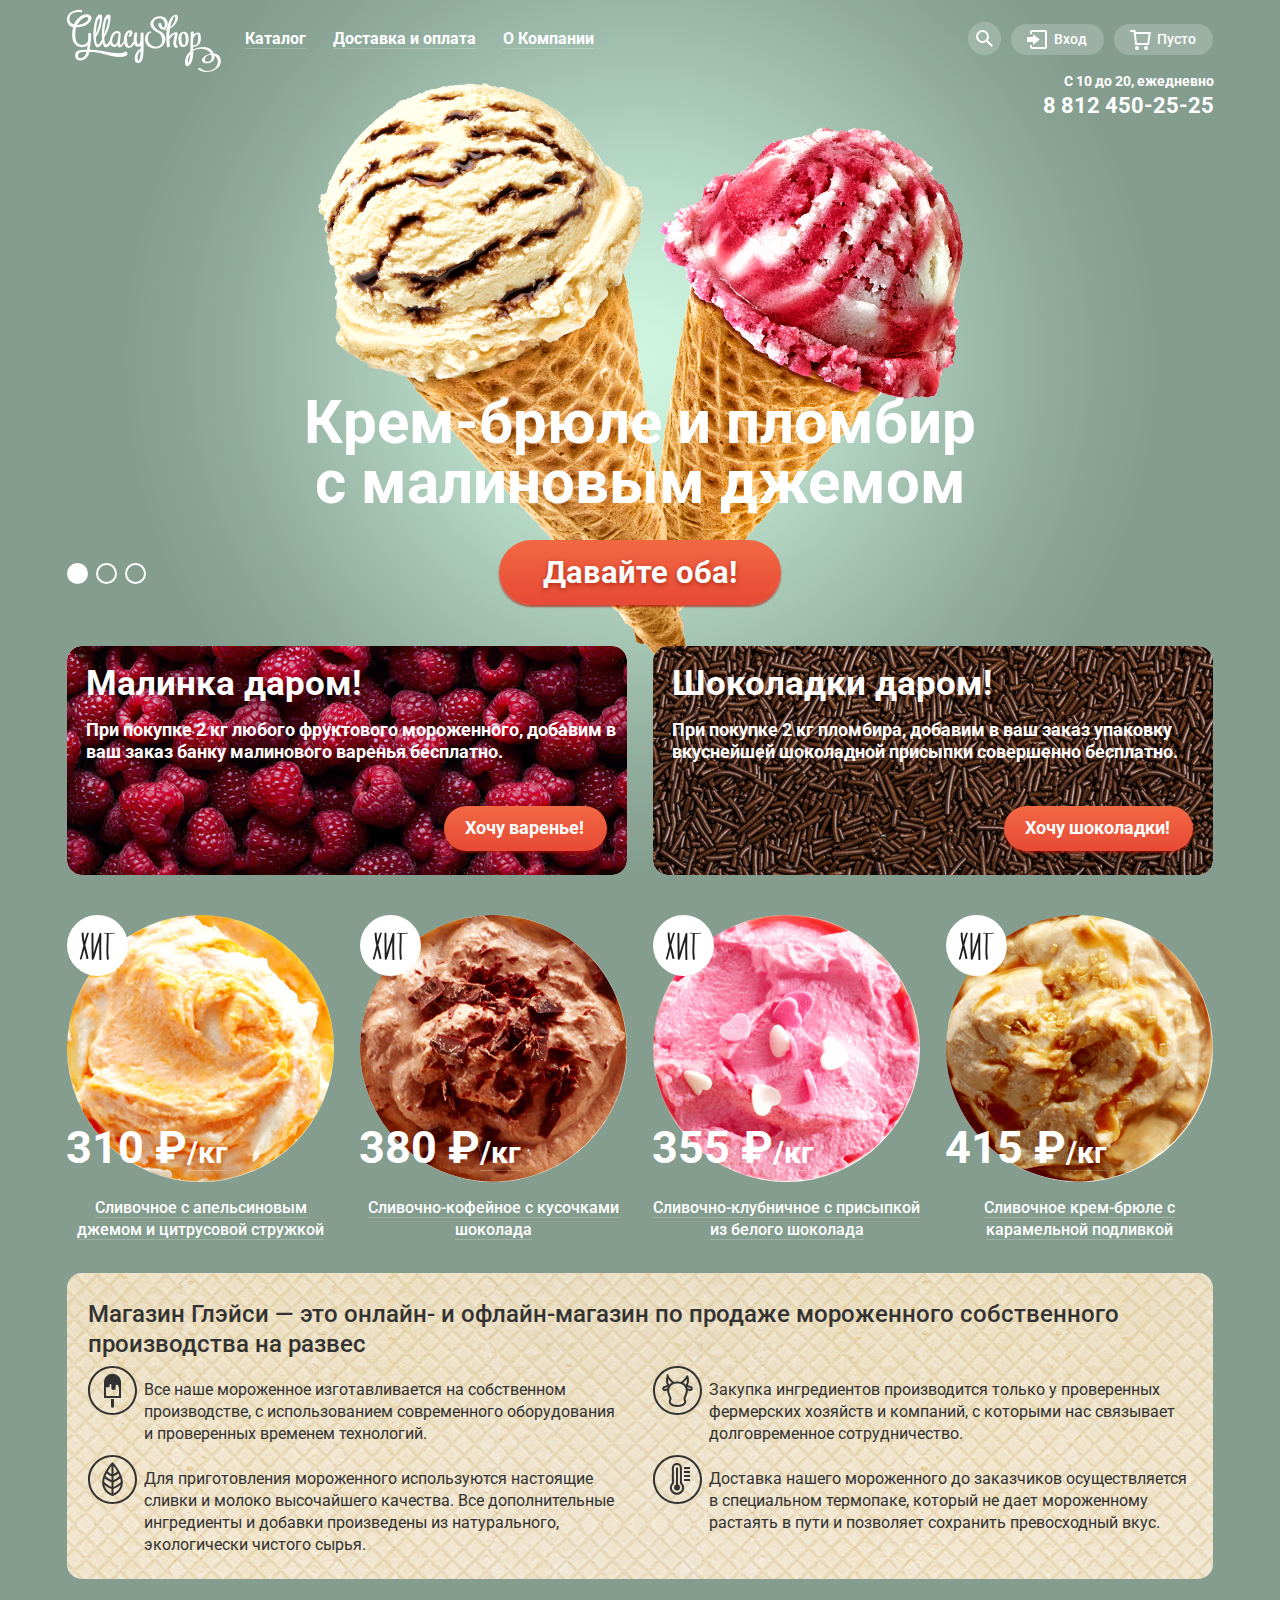
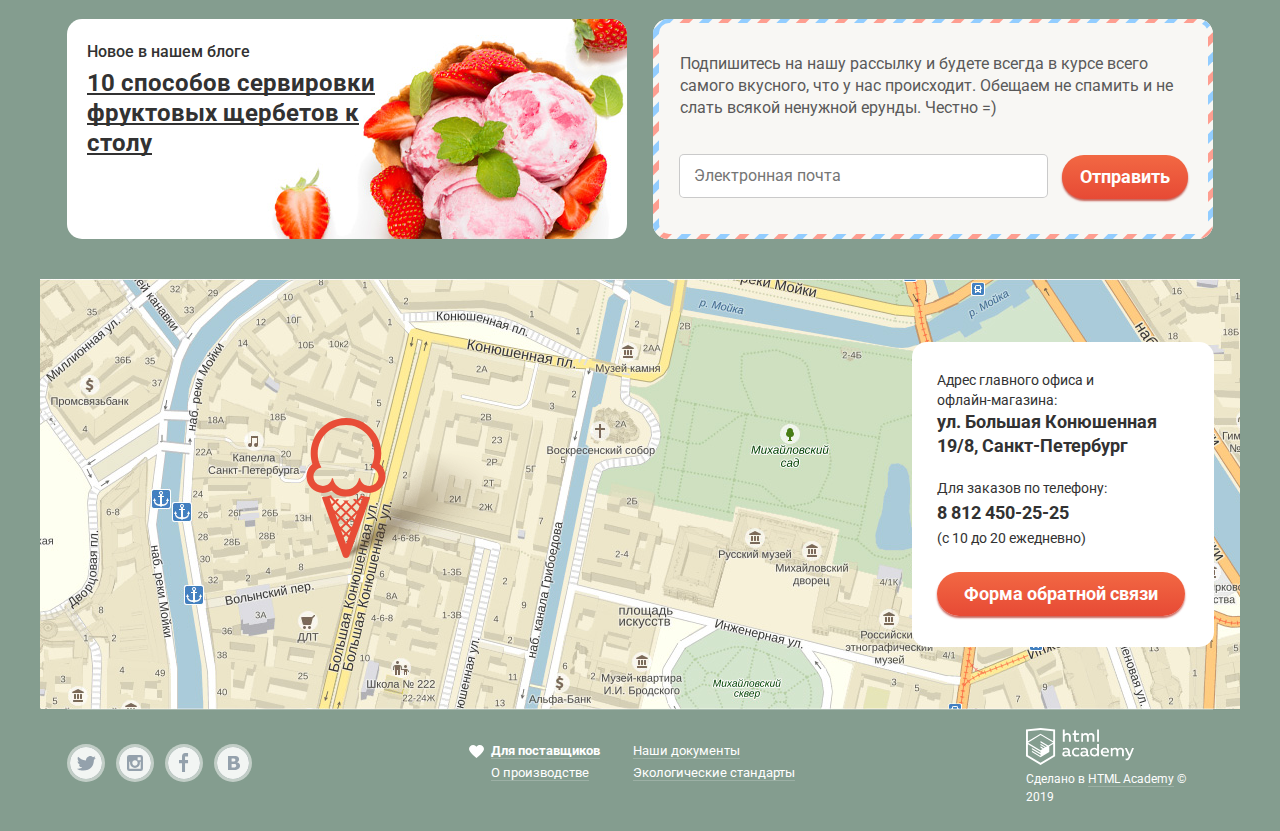
==== commit ea5629af: "Правки по основным критериям" ====
--- a/index.html
+++ b/index.html
@@ -82,7 +82,7 @@
 					</div>
 					<ul class="slider-list">
 						<li class="slider-item slide" id="slide1">
-							<h3 class="slide-title">Крем брюле и пломбир с малиновым джемом</h3>
+							<h3 class="slide-title">Крем-брюле и пломбир с малиновым джемом</h3>
 							<a class="button slide-button" href="#">Давайте оба!</a>
 						</li>
 						<li class="slider-item slide" id="slide2">
@@ -159,7 +159,7 @@
 				</ul>
 				<section class="features">
 					<h2 class="visually-hidden">Преимущества</h2>
-					<p>Магазин Глэйси - это онлайн- и офлайн-магазин по продаже мороженного собственного производства на развес</p>
+					<p>Магазин Глэйси &mdash; это онлайн- и офлайн-магазин по продаже мороженного собственного производства на развес</p>
 					<ul class="features-list">
 						<li class="features-item">Все наше мороженное изготавливается на собственном производстве, с использованием современного оборудования и проверенных временем технологий.</li>
 						<li class="features-item">Закупка ингредиентов производится только у проверенных фермерских хозяйств и компаний, с которыми нас связывает долговременное сотрудничество.</li>
@@ -171,7 +171,7 @@
 					<article class="blog">
 						<p>Новое в нашем блоге</p>
 						<a href="#">
-							<h3 class="blog-news">10 способов сервировки<br> фруктовых щербетов<br> к столу</h3>
+							<h3 class="blog-news">10 способов сервировки фруктовых щербетов к столу</h3>
 						</a>
 					</article>
 					<div class="subscription">
@@ -189,8 +189,11 @@
 			</main>
 			<div class="map-and-contacts">
 				<div class="contacts">
-					<p>Адрес главного офиса<br> и офлайн-магазина:<br> <b>ул. Большая Конюшенная 19/8, Санкт-Петербург</b></p>
-					<p>Для заказов по телефону: <br><b>8 812 450-25-25</b><br> (с 10 до 20 ежедневно)</p>
+					<p>Адрес главного офиса и офлайн-магазина:</p> 
+					<p class="contacts-bold"><b>ул. Большая Конюшенная 19/8, Санкт-Петербург</b></p>
+					<p>Для заказов по телефону:</p>
+					<p class="contacts-bold"><b>8 812 450-25-25</b></p> 
+					<p>(с 10 до 20 ежедневно)</p>
 					<a class="button button-calling-form" href="#">Форма обратной связи</a> 
 				</div>
 			</div>
--- a/css/style.css
+++ b/css/style.css
@@ -243,7 +243,7 @@
 .user-navigation > li {
 	margin: 0;
 	padding: 0;
-	margin-top: 26px;
+	margin-top: 28px;
 	margin-left: 10px;
 }
 
@@ -309,7 +309,7 @@
 .user-navigation-enter > a,
 .user-navigation-basket > a {
 	margin: 0;
-	padding: 9px 17px 9px 45px;
+	padding: 7px 17px 8px 43px;
 	
 	font-size: 14px;
 	line-height: 16px;
@@ -565,6 +565,9 @@
 }
 
 .site-information {
+	margin-top: -6px;
+	margin-right: -1px;
+	margin-bottom: 0;
 	text-align: right;
 	
 	font-size: 14px;
@@ -586,7 +589,7 @@
 .slider {
 	position: relative;
 	
-	padding-top: 280px;
+	padding-top: 275px;
 	
 	text-align: center;
 	color: #fff;
@@ -615,7 +618,7 @@
 
 .slider-controls {
 	position: absolute;
-	bottom: 23px;
+	bottom: 20px;
 	left: 0;
 	z-index: 20;
 	
@@ -672,7 +675,7 @@
 }
 
 .main-catalog {
-	margin-top: -20px;
+	margin-top: -19px;
 }
 
 .stock {
@@ -681,7 +684,7 @@
 	justify-content: space-between;
 	margin: 0;
 	padding: 0;
-	margin-top: 40px;
+	margin-top: 41px;
 	margin-bottom: 40px;
 }
 
@@ -689,10 +692,10 @@
 .stock-chocolate {
 	display: flex;
 	flex-direction: column;
-	padding-left: 20px;
+	padding-left: 19px;
 	padding-right: 10px;
 	
-	width: 530px;
+	width: 531px;
 	min-height: 229px;
 	
 	border-radius: 15px;
@@ -701,7 +704,7 @@
 .stock-raspberries h3,
 .stock-chocolate h3{
 	margin: 0;
-	margin-top: 20px;
+	margin-top: 17px;
 	padding: 0;
 	
 	font-size: 35px;
@@ -712,8 +715,8 @@
 .stock-raspberries p,
 .stock-chocolate p{
 	margin: 0;
-	margin-top: 20px;
-	margin-bottom: 35px;
+	margin-top: 15px;
+	margin-bottom: 43px;
 	padding: 0;
 	
 	font-size: 18px;
@@ -723,6 +726,8 @@
 
 .stock-raspberries a,
 .stock-chocolate a{
+	padding: 10px 23px 11px 21px;
+	
 	display: inline-block;
 	align-self: flex-end;
 	margin-right: 10px;
@@ -742,6 +747,7 @@
 
 .features {
 	margin: 0;
+	margin-top: -3px;
 	margin-bottom: 40px;
 	padding: 0;
 	padding-left: 21px;
@@ -757,7 +763,6 @@
 }
 
 .features p {
-	width: 1013px;
 	margin: 0;
 	padding: 0;
 	margin-bottom: 20px;
@@ -774,14 +779,14 @@
 	margin: 0;
 	padding: 0;
 	padding-left: 56px;
-	padding-right: 28px;
+	padding-right: 25px;
 	
 	list-style: none;
 }
 
 .features-item {
 	position: relative;
-	width: 480px;
+	width: 479px;
 	margin: 0;
 	padding: 0;
 	padding-bottom: 23px;
@@ -791,7 +796,7 @@
 .features-item::before {
 	content: "";
 	position: absolute;
-	top: -10px;
+	top: -13px;
 	left: -56px;
 	width: 49px;
 	height: 49px;
@@ -838,7 +843,7 @@
 .blog p {
 	margin: 0;
 	margin-left: 20px;
-	margin-top: 20px;
+	margin-top: 22px;
 	margin-bottom: 5px;
 	padding: 0;
 		
@@ -850,6 +855,7 @@
 
 .blog a {
 	display: block;
+	width: 300px;
 	margin: 0;
 	margin-left: 20px;
 	padding: 0;
@@ -903,7 +909,7 @@
 }
 
 .subscription-back p {
-	margin: 23px;
+	margin: 30px 10px 0px 21px;
 }
 
 .subscription-form {
@@ -915,7 +921,8 @@
 
 .subscription-form input {
 	width: 352px;
-	min-height: 44px;
+	margin-top: 35px;
+	min-height: 42px;
 	padding-left: 15px;
 	
 	border-radius: 5px;
@@ -923,9 +930,8 @@
 }
 
 .subscription-form .button {
-	padding: 12px 15px;
+	padding: 10px 18px;
 	margin-left: 10px;
-	margin-bottom: 4px;
 }
 
 .map-and-contacts {
@@ -936,27 +942,28 @@
 	width: 1200px;
 	min-height: 430px;
 	
-	background-image: url("../img/map-ice.svg"), url("../img/map.jpg");
-	background-repeat: no-repeat, no-repeat;
-	background-position: 266px 139px, -45px 0;
+	background-image: url("../img/map-ice.svg"), url("../img/ice-shadow.png"), url("../img/map.jpg");
+	background-repeat: no-repeat, no-repeat, no-repeat;
+	background-position: 266px 139px, 302px 171px, -45px 0;
 }
 
 .contacts {
 	position: absolute;
 	top: 63px;
-	right: 23px;
-	padding: 0 25px;
-	
-	width: 252px;
+	right: 26px;
+	padding: 28px 25px;
+	
+	width: 302px;
 	min-height: 305px;
 	
 	background-color: #fff;
-	border-radius: 10px;
+	border-radius: 15px;
+	box-sizing: border-box;
 }
 
 .contacts p {
-	margin: 0;
-	margin-top: 20px;
+	width: 175px;
+	margin: 0;
 	padding: 0;
 	
 	font-size: 14px;
@@ -966,19 +973,30 @@
 	color: #323232;
 }
 
+.contacts p:nth-child(3) {
+	margin-top: 20px;
+}
+
+.contacts p:nth-child(4) {
+	margin: 3px 0;
+}
+
 .contacts b {
 	display: inline-block;
-	margin: 5px 0;
 	
 	font-size: 18px;
 	line-height: 24px;
 	font-weight: bold;
 }
 
+.contacts .contacts-bold {
+	width: 260px;
+}
+
 .contacts a {
 	display: inline-block;
 	margin: 0;
-	margin-top: 25px;
+	margin-top: 24px;
 	padding-left: 27px;
 	padding-right: 27px;
 	
@@ -998,7 +1016,7 @@
 .road-item {
 	margin: 0;
 	padding: 0;
-	margin-right: 25px;
+	margin-right: 21px;
 }
 
 .road-item a {
@@ -1019,7 +1037,7 @@
 
 .catalog-name {
 	margin: 0;
-	margin-bottom: 20px;
+	margin-top: 5px;
 	padding: 0;
 	
 	font-size: 35px;
@@ -1035,7 +1053,7 @@
 	
 	width: 857px;
 	margin: 0;
-	margin-top: 30px;
+	margin-top: 25px;
 	padding: 0;
 }
 
@@ -1061,7 +1079,7 @@
 }
 
 .selection-sorting select {
-	width: 180px;
+	width: 192px;
 	padding: 10px 0 10px 16px;
 	
 	font-size: 16px;
@@ -1073,7 +1091,7 @@
 	background-color: rgba(248, 247, 244, 0.2);
 	background-image: url("../img/icon-down-dir-white.svg");
 	background-repeat: no-repeat;
-	background-position: 158px 14px;
+	background-position: 167px 14px;
 	border-radius: 25px;
 	
 	-moz-appearance: none;
@@ -1090,7 +1108,7 @@
 	
 	background-color: #f8f7f4;
 	background-image: url("../img/icon-down-dir-small.svg");
-	background-position: 158px 17px;
+	background-position: 167px 17px;
 }
 
 .selection-sorting select::-ms-expand {
@@ -1103,12 +1121,15 @@
 }
 
 .selection-price label {
+	display: inline-block;
+	margin: 0;
+	padding: 0;
 	margin-left: 16px;
 	margin-bottom: 5px;
 }
 
 .selection-range {
-	padding: 19px 22px 18px 22px;
+	padding: 17px 21px 17px 22px;
 	
 	background-color: rgba(248, 247, 244, 0.2);
 	border-radius: 25px;
@@ -1165,10 +1186,6 @@
 	z-index: 5;
 }
 
-.selection-price input {	
-	width: 176px;
-}
-
 .selection-fat {
 	display: flex;
 	flex-direction: column;
@@ -1184,8 +1201,8 @@
 	flex-wrap: wrap;
 	justify-content: space-between;
 	
-	width: 385px;
-	padding: 10px 17px 12px 17px;
+	width: 382px;
+	padding: 10px 17px 10px 17px;
 	
 	background-color: rgba(248, 247, 244, 0.2);
 	border-radius: 25px;
@@ -1207,8 +1224,8 @@
 
 .selection-fat input[type="radio"] + .radio-indicator {
 	position: absolute;
-	top: 0;
-	left: 0;
+	top: -1px;
+	left: -1px;
 	
 	width: 22px;
 	height: 22px;
@@ -1248,9 +1265,9 @@
 	flex-wrap: wrap;
 	justify-content: space-between;
 	
-	width: 665px;
-	
-	padding: 12px 17px;
+	width: 671px;
+	
+	padding: 10px 16px;
 	
 	background-color: rgba(248, 247, 244, 0.2);
 	border-radius: 25px;
@@ -1260,7 +1277,7 @@
 	position: relative;
 	margin: 0;
 	padding: 0;
-	padding-left: 32px;
+	padding-left: 30px;
 	
 	font-size: 16px;
 	line-height: 18px;
@@ -1272,7 +1289,7 @@
 .filler-checkbox input[type="checkbox"] + .checkbox-indicator {
 	position: absolute;
 	top: 0;
-	left: 0;
+	left: -2px;
 	
 	width: 24px;
 	height: 20px;
@@ -1299,7 +1316,7 @@
 
 .selection .btn-submit {
 	align-self: flex-end;
-	padding: 10px 27px;
+	padding: 8px 25px;
 	margin: 0;
 	
 	font-size: 16px;
@@ -1382,6 +1399,13 @@
 	padding: 0;
 }
 
+.catalog-item figcaption {
+	margin: 0;
+	margin-top: 9px;
+	margin-bottom: -5px;
+	padding: 0;
+}
+
 .catalog-item a {
 	position: relative;
 	margin: 0;
@@ -1401,8 +1425,8 @@
 
 .catalog-item p {
 	position: absolute;
-	top: 214px;
-	left: 0;
+	top: 210px;
+	left: -1px;
 	margin: 0;
 	padding: 0;
 	
@@ -1463,7 +1487,7 @@
 	justify-content: flex-end;
 	margin: 0;
 	margin-bottom: 30px;
-	margin-top: 80px;
+	margin-top: 47px;
 	padding: 0;
 	
 	list-style: none;
@@ -1471,12 +1495,12 @@
 
 .road-number-item {
 	margin: 0;
-	margin-left: 5px;
-}
-
-.road-number-item button {
-	margin: 0;
-	padding: 4px 8px;
+	margin-left: 3px;
+}
+
+.road-number-item a {
+	margin: 0;
+	padding: 4px 8px 3px 8px;
 	
 	font-size: 16px;
 	line-height: 18px;
@@ -1487,6 +1511,7 @@
 	border-radius: 50%;
 	border: none;
 	cursor: pointer;
+	text-decoration: none;
 }
 
 .road-number .road-number-active {
@@ -1499,16 +1524,18 @@
 	transform: rotate(180deg);
 }
 
-.road-number-item button:disabled {
+.road-number-item:first-child a {
 	opacity: 0.2;
-}
-
-.road-number-item button:hover:not(.road-number-active),
-.road-number-item button:focus:not(.road-number-active) {
+	cursor: default;
+	pointer-events: none;
+}
+
+.road-number-item a:hover:not(.road-number-active),
+.road-number-item a:focus:not(.road-number-active) {
 	background-color: rgba(248, 247, 244, 0.2);
 }
 
-.road-number-item button:active:not(.road-number-active) {
+.road-number-item a:active:not(.road-number-active) {
 	color: #323232;
 	
 	background-color: #fff;
@@ -1574,7 +1601,7 @@
 	display: flex;
 	flex-wrap: wrap;
 	margin: 0;
-	margin-top: 26px;
+	margin-top: 34px;
 	padding: 0;
 }
 
@@ -1648,6 +1675,7 @@
 
 .network-information {
 	width: 330px;
+	margin-left: -12px;
 }
 
 .footer-list {
@@ -1655,7 +1683,7 @@
 	flex-wrap: wrap;
 	margin: 0;
 	padding: 0;
-	margin-top: 28px;
+	margin-top: 32px;
 	
 	font-size: 13px;
 	line-height: 18px;
@@ -1663,7 +1691,6 @@
 }
 
 .footer-item {
-	display: inline-block;
 	min-width: 165px;
 	margin: 0;
 	padding: 0;
@@ -1671,6 +1698,15 @@
 
 .footer-item:nth-child(2n-1) a {
 	margin-left: 15px;
+}
+
+.footer-item:nth-child(2n) a {
+	margin-left: -8px;
+}
+
+.footer-item a {
+	display: inline-block;
+	margin-bottom: 4px;
 }
 
 .footer-item a,
@@ -1752,10 +1788,11 @@
 }
 
 .footer-copyright {
-	width: 200px;
+	width: 190px;
 	margin: 0;
 	padding: 0;
 	margin-top: 18px;
+	margin-right: -3px;
 	
 	font-size: 12px;
 	line-height: 18px;
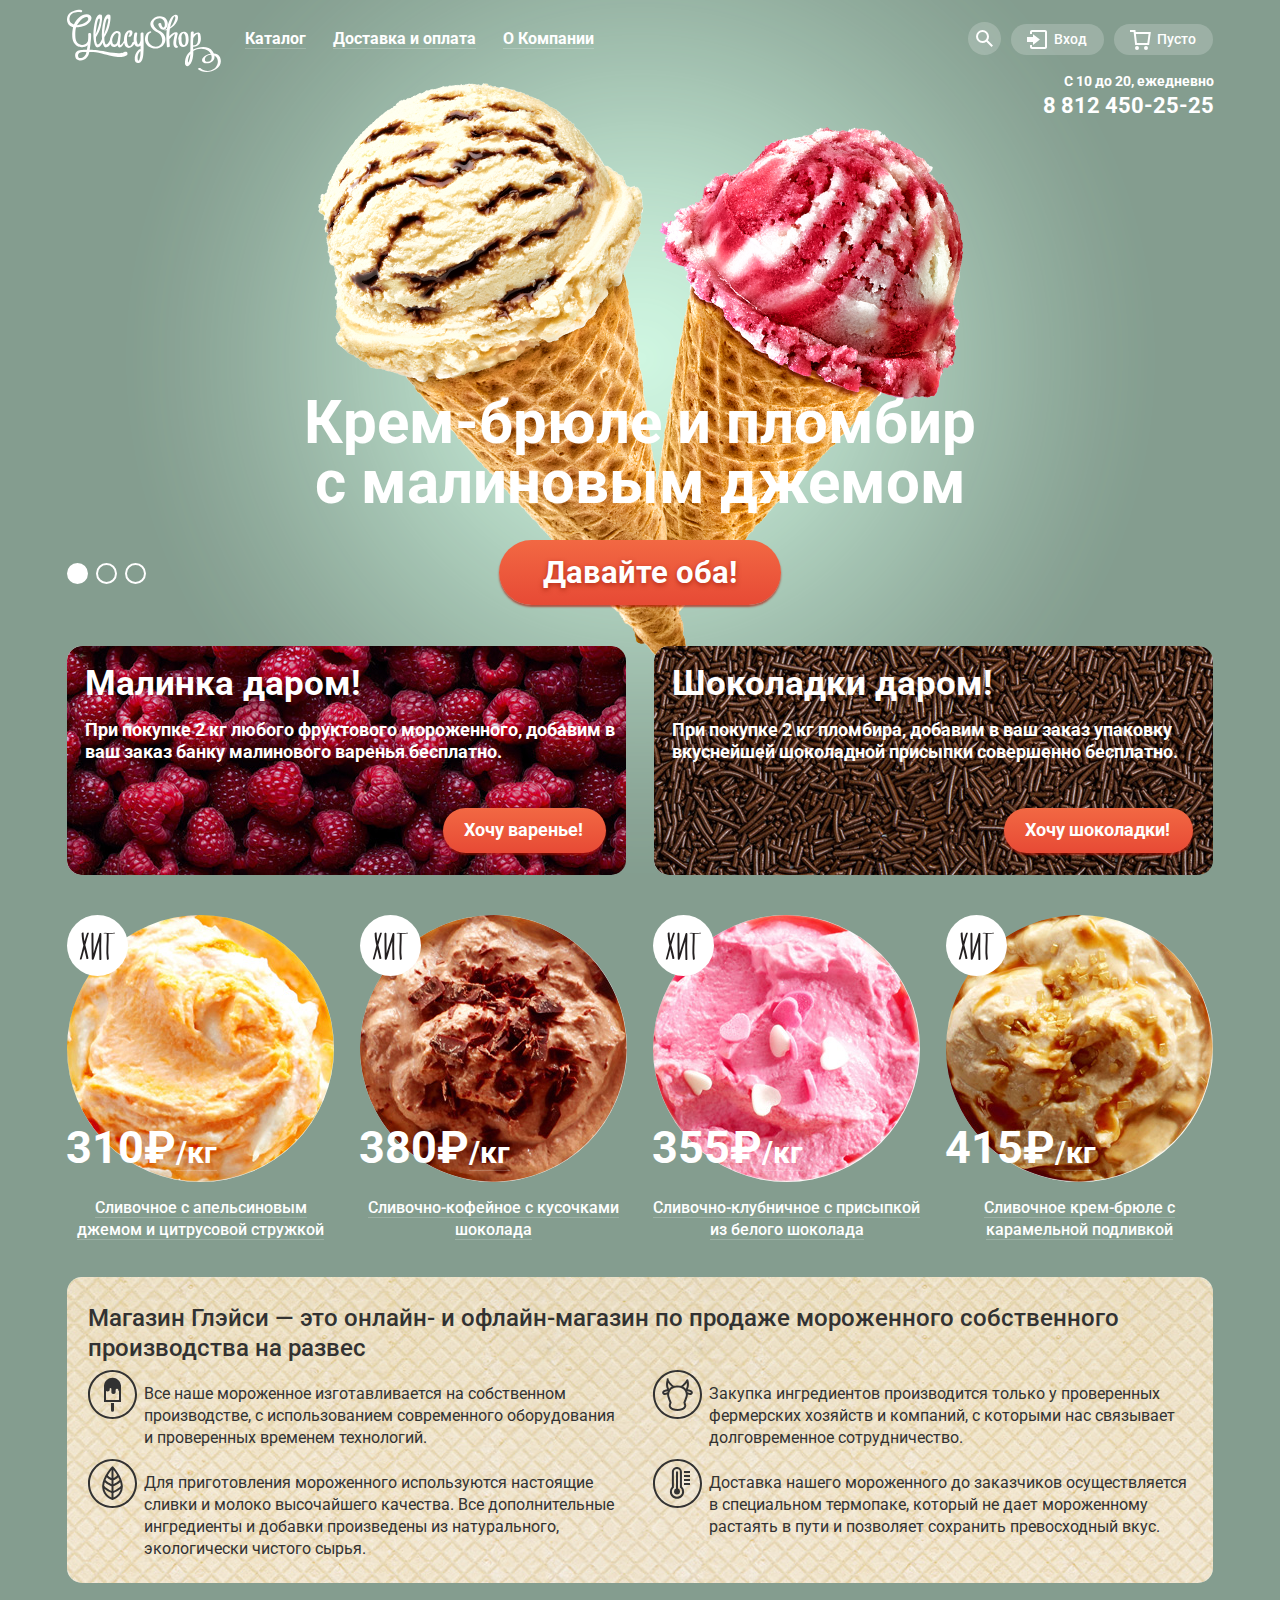
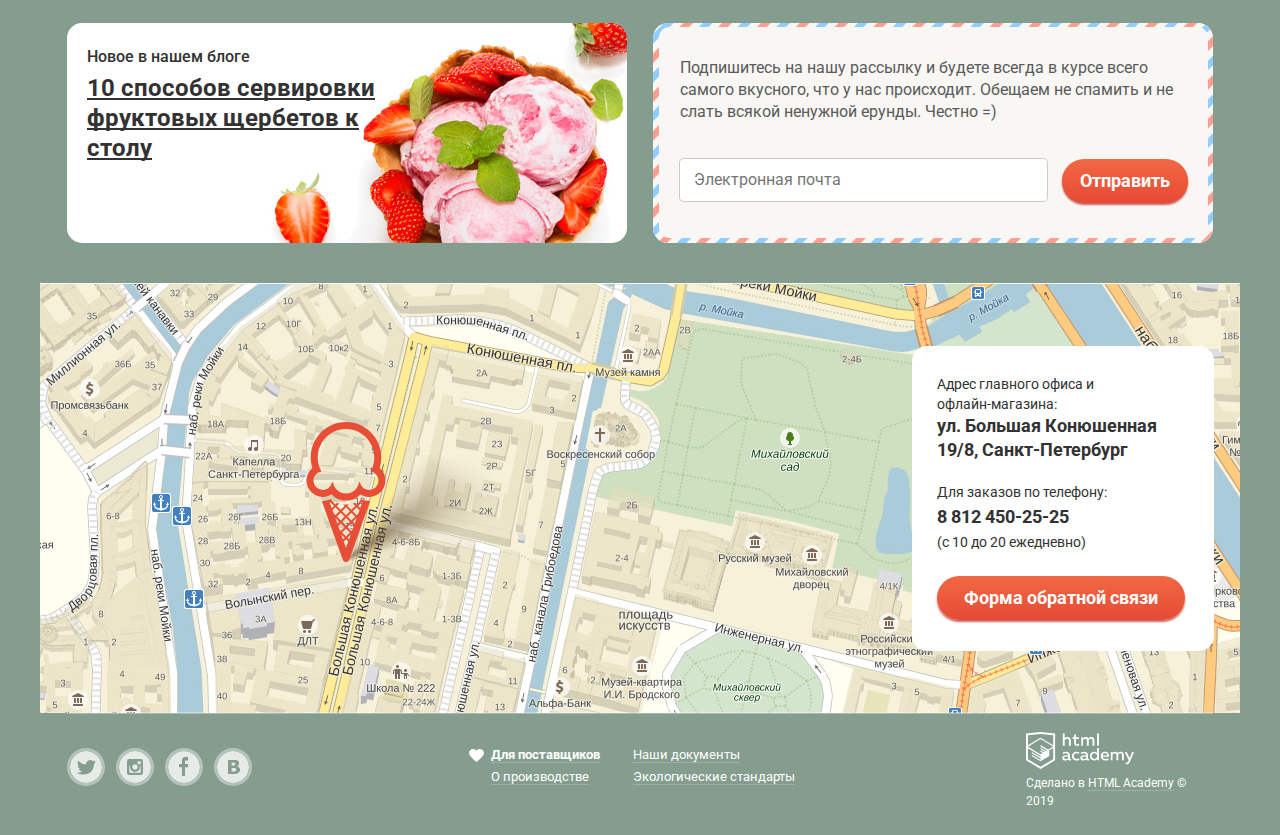
==== commit 27e1eb5c: "Очередные правки" ====
--- a/index.html
+++ b/index.html
@@ -5,7 +5,7 @@
 		<title>HTML Academy: Глейси</title>
 		<link href="https://fonts.googleapis.com/css?family=Roboto:400,500,700&display=swap&subset=cyrillic" rel="stylesheet">
 		<link href="css/normolize.css" rel="stylesheet">
-		<link href="css/style.css" rel="stylesheet">
+		<link href="css/style-mini.css" rel="stylesheet">
 	</head>
 	<body>
 		<input class="visually-hidden" type="radio" id="product-1" name="toggle" checked>
@@ -19,17 +19,17 @@
 						<img src="img/gllacy.svg" width="154" height="64" alt="Логотип GllacyShop">
 					</a>
 					<ul class="site-navigation">
-						<li class="catalog-popap navigation-background"><a href="#"><span>Каталог</span></a>
+						<li class="catalog-popap navigation-background"><a href="full-catalog.html"><span>Каталог</span></a>
 							<ul class="site-navigation-catalog">
-								<li class="site-navigation-item"><a href="#">Новинки</a></li>
+								<li class="site-navigation-item"><a href="catalog-new.html">Новинки</a></li>
 								<li><a href="catalog.html">Сливочное</a></li>
-								<li><a href="#">Щербеты</a></li>
-								<li><a href="#">Фруктовый лед</a></li>
-								<li><a href="#">Мелорин</a></li>
+								<li><a href="catalog-cherbet.html">Щербеты</a></li>
+								<li><a href="frootice.html">Фруктовый лед</a></li>
+								<li><a href="melorin.html">Мелорин</a></li>
 							</ul>
 						</li>
-						<li class="navigation-background"><a href="#"><span>Доставка и оплата</span></a></li>
-						<li class="navigation-background"><a href="#"><span>О Компании</span></a></li>
+						<li class="navigation-background"><a href="buy-and-give.html"><span>Доставка и оплата</span></a></li>
+						<li class="navigation-background"><a href="about-me.html"><span>О Компании</span></a></li>
 					</ul>
 					<ul class="user-navigation">
 						<li class="user-navigation-search">
@@ -39,7 +39,7 @@
 							</form>
 						</li>
 						<li class="user-navigation-enter">
-							<a class="login-link" href="#">Вход</a>
+							<a class="login-link" href="enter-form.html">Вход</a>
 							<div class="login-user">
 								<form class="login-form" action="https://echo.htmlacademy.ru" method="post">
 									<div class="login-form-mail">
@@ -53,15 +53,15 @@
 									<div class="enter-and-registration">
 										<button class="button" type="submit">Войти</button>
 										<ul class="registration">
-											<li><a href="#">Забыли пароль?</a></li>
-											<li><a href="#">Новая регистрация</a></li>
+											<li><a href="restore-password.html">Забыли пароль?</a></li>
+											<li><a href="new-registration.html">Новая регистрация</a></li>
 										</ul>
 									</div>
 								</form>
 							</div>
 						</li>
 						<li class="user-navigation-basket">
-							<a href="#" class="basket-link"><span class="visually-hidden">Корзина</span>Пусто</a>
+							<a href="basket.html" class="basket-link"><span class="visually-hidden">Корзина</span>Пусто</a>
 						</li>
 					</ul>
 				</nav>
@@ -83,15 +83,15 @@
 					<ul class="slider-list">
 						<li class="slider-item slide" id="slide1">
 							<h3 class="slide-title">Крем-брюле и пломбир с малиновым джемом</h3>
-							<a class="button slide-button" href="#">Давайте оба!</a>
+							<a class="button slide-button" href="basket-full.html">Давайте оба!</a>
 						</li>
 						<li class="slider-item slide" id="slide2">
 							<h3 class="slide-title">Шоколадный пломбир и лимонный сорбет</h3>
-							<a class="button slide-button" href="#">Давайте оба!</a>
+							<a class="button slide-button" href="basket-full.html">Давайте оба!</a>
 						</li>
 						<li class="slider-item slide" id="slide3">
 							<h3 class="slide-title">Пломбир с помадкой и клубничный щербет</h3>
-							<a class="button slide-button" href="#">Давайте оба!</a>
+							<a class="button slide-button" href="basket-full.html">Давайте оба!</a>
 						</li>
 					</ul>
 				</section>
@@ -99,61 +99,53 @@
 					<div class="stock-raspberries">
 						<h3>Малинка даром!</h3>
 						<p>При покупке 2 кг любого фруктового мороженного, добавим в ваш заказ банку малинового варенья бесплатно.</p>
-						<a class="button" href="#">Хочу варенье!</a>
+						<a class="button" href="basket-full.html">Хочу варенье!</a>
 					</div>
 					<div class="stock-chocolate">
 						<h3>Шоколадки даром!</h3>
 						<p>При покупке 2 кг пломбира, добавим в ваш заказ упаковку вкуснейшей шоколадной присыпки совершенно бесплатно.</p>
-						<a class="button" href="#">Хочу шоколадки!</a>
+						<a class="button" href="basket-full.html">Хочу шоколадки!</a>
 					</div>
 				</section>
 				<ul class="catalog-list">
 					<li class="catalog-item hit-item">
-						<div class="catalog-background">
-						</div>
 						<div>
 							<figure>
 								<img src="img/ice-1.jpg" width="267" height="267" alt="Оранжевое мороженное">
 								<figcaption><a href="#"><span>Сливочное с апельсиновым джемом и цитрусовой стружкой</span></a></figcaption>
 							</figure>
-							<p>310 &#x20bd;<span class="disain-price">/кг</span></p>
-							<a class="button" href="#">Быстрый просмотр</a>
-						</div>
-					</li>
-					<li class="catalog-item hit-item">
-						<div class="catalog-background">
-						</div>
+							<p>310&#x20bd;<span class="disain-price">/кг</span></p>
+							<a class="button" href="ice-1.html">Быстрый просмотр</a>
+						</div>
+					</li>
+					<li class="catalog-item hit-item">
 						<div>
 							<figure>
 								<img src="img/ice-2.jpg" width="267" height="267" alt="Шоколадное мороженное">
 								<figcaption><a href="#"><span>Сливочно-кофейное с кусочками шоколада</span></a></figcaption>
 							</figure>
-							<p>380 &#x20bd;<span class="disain-price">/кг</span></p>
-							<a class="button" href="#">Быстрый просмотр</a>
-						</div>
-					</li>
-					<li class="catalog-item hit-item">
-						<div class="catalog-background">
-						</div>
+							<p>380&#x20bd;<span class="disain-price">/кг</span></p>
+							<a class="button" href="ice-2.html">Быстрый просмотр</a>
+						</div>
+					</li>
+					<li class="catalog-item hit-item">
 						<div>
 							<figure>
 								<img src="img/ice-3.jpg" width="267" height="267" alt="Розовое с белыми сердечками">
 								<figcaption><a href="#"><span>Сливочно-клубничное с присыпкой из белого шоколада</span></a></figcaption>
 							</figure>
-							<p>355 &#x20bd;<span class="disain-price">/кг</span></p>
-							<a class="button" href="#">Быстрый просмотр</a>
-						</div>
-					</li>
-					<li class="catalog-item hit-item">
-						<div class="catalog-background">
-						</div>
+							<p>355&#x20bd;<span class="disain-price">/кг</span></p>
+							<a class="button" href="ice-3.html">Быстрый просмотр</a>
+						</div>
+					</li>
+					<li class="catalog-item hit-item">
 						<div>
 							<figure>
 								<img src="img/ice-4.jpg" width="267" height="267" alt="Карамельное мороженное">
 								<figcaption><a href="#"><span>Сливочное крем-брюле с карамельной подливкой</span></a></figcaption>
 							</figure>
-							<p>415 &#x20bd;<span class="disain-price">/кг</span></p>
-							<a class="button" href="#">Быстрый просмотр</a>
+							<p>415&#x20bd;<span class="disain-price">/кг</span></p>
+							<a class="button" href="ice-4.html">Быстрый просмотр</a>
 						</div>
 					</li>
 				</ul>
@@ -170,7 +162,7 @@
 				<div class="blog-and-form">
 					<article class="blog">
 						<p>Новое в нашем блоге</p>
-						<a href="#">
+						<a href="new-paper.html">
 							<h3 class="blog-news">10 способов сервировки фруктовых щербетов к столу</h3>
 						</a>
 					</article>
@@ -194,7 +186,7 @@
 					<p>Для заказов по телефону:</p>
 					<p class="contacts-bold"><b>8 812 450-25-25</b></p> 
 					<p>(с 10 до 20 ежедневно)</p>
-					<a class="button button-calling-form" href="#">Форма обратной связи</a> 
+					<a class="button button-calling-form" href="calling-user.html">Форма обратной связи</a> 
 				</div>
 			</div>
 			<footer>
@@ -202,10 +194,10 @@
 			<div class="main-footer">
 				<div class="network-social">
 					<ul class="footer-social">
-						<li class="social-icon"><div class="social-btn"></div><a class="social-button tw-btn" href="#">Твитер</a></li>
-						<li class="social-icon"><div class="social-btn"></div><a class="social-button inst-btn" href="#">Инстаграм</a></li>
-						<li class="social-icon"><div class="social-btn"></div><a class="social-button face-btn" href="#">Фейсбук</a></li>
-						<li class="social-icon"><div class="social-btn"></div><a class="social-button vk-btn" href="#">Вконтакте</a></li>
+						<li class="social-icon"><a class="social-button tw-btn" href="#">Твитер</a></li>
+						<li class="social-icon"><a class="social-button inst-btn" href="#">Инстаграм</a></li>
+						<li class="social-icon"><a class="social-button face-btn" href="#">Фейсбук</a></li>
+						<li class="social-icon"><a class="social-button vk-btn" href="#">Вконтакте</a></li>
 					</ul>
 				</div>
 				<div class="network-information">
--- a/css/style-mini.css
+++ b/css/style-mini.css
@@ -0,0 +1 @@
+body{margin:0;padding:0;font-family:"Roboto",Arial,sans-serif;font-size:16px;line-height:22px;font-weight:400;color:#fff;background-color:#849d8f}img{max-width:100%;height:auto}.visually-hidden:not(:focus):not(:active),input[type="checkbox"].visually-hidden,input[type="radio"].visually-hidden{position:absolute;width:1px;height:1px;margin:-1px;border:0;padding:0;white-space:nowrap;-webkit-clip-path:inset(100%);clip-path:inset(100%);clip:rect(0 0 0 0);overflow:hidden}.site-wrapper{min-width:1200px;background-color:#849d8f;background-image:url("../img/big-ice1.png");background-repeat:no-repeat;background-position:top center;-webkit-transition:background-image 0.5s ease,background-color 0.5s ease;-o-transition:background-image 0.5s ease,background-color 0.5s ease;transition:background-image 0.5s ease,background-color 0.5s ease}.site-wrapper::before,.site-wrapper::after{content:"";visibility:hidden}.site-wrapper::before{background-image:url("..//img/big-ice2.png")}.site-wrapper::after{background-image:url("..//img/big-ice3.png")}.container{width:1146px;margin:0 auto;padding:0 27px}.main-navigation{display:-webkit-box;display:-ms-flexbox;display:flex}.main-navigation img{margin-top:9px;margin-right:11px}.site-navigation,.user-navigation,.road-list,.catalog-list{list-style:none}.road-list a{color:#fff;text-decoration:none}.site-navigation{display:-webkit-box;display:-ms-flexbox;display:flex;-ms-flex-wrap:wrap;flex-wrap:wrap;margin:0;padding:0;width:400px;margin-right:auto;font-size:16px;line-height:18px;font-weight:bold;color:#fff}.site-navigation > li{position:relative;margin:0;margin-right:1px;padding:0;margin-top:30px}.navigation-background > a{padding:7px 13px;color:#fff;text-decoration:none}.navigation-background span{border-bottom:1px solid rgba(255,255,255,0.2)}.navigation-background span:hover,.navigation-background span:focus,.navigation-background span:active{border-bottom:none}.navigation-background > a:hover,.navigation-background > a:focus{color:#323232;text-decoration:none;border-radius:25px;background-color:#f7f6f3}.navigation-background > a:active{color:#323232;text-decoration:none;border-radius:25px;-webkit-box-shadow:inset 0 2px 1px 0 #696969;box-shadow:inset 0 2px 1px 0 #696969;background-color:#f7f6f3}.site-navigation-catalog{display:none;position:absolute;left:-8px;top:30px;width:143px;list-style:none;margin:0;padding:0;font-size:14px;line-height:16px;font-weight:400;-webkit-box-shadow:0 20px 20px 0 rgba(0,0,0,0.4);box-shadow:0 20px 20px 0 rgba(0,0,0,0.4);background-color:#f8f7f4;border-radius:5px;z-index:10}.site-navigation-catalog li:first-child{border-top-left-radius:5px;border-top-right-radius:5px}.site-navigation-catalog li:last-child{border-bottom-left-radius:5px;border-bottom-right-radius:5px}.catalog-popap:hover .site-navigation-catalog{display:block}.site-navigation-catalog li{margin:0;padding:0}.site-navigation-catalog li:first-child{font-weight:bold}.site-navigation-catalog li:hover,.site-navigation-catalog li:focus{background-color:#fbded7}.site-navigation-catalog li:active{background-color:#f6b5a5}.site-navigation-catalog a{display:block;margin:0 9px 0 6px;padding:0;padding-top:8px;padding-bottom:10px;padding-left:15px;color:#323232;text-decoration:none}.site-navigation-item a{padding-top:11px;padding-bottom:11px;border-bottom:1px solid #323232}.site-navigation-online{background-color:#d07058}.page-focus > a{color:#fff;text-decoration:none;background-color:#d07058;border-radius:25px}.page-focus span{border-bottom:none}.user-navigation{display:-webkit-box;display:-ms-flexbox;display:flex;-ms-flex-wrap:wrap;flex-wrap:wrap;-webkit-box-pack:end;-ms-flex-pack:end;justify-content:flex-end;width:340px;margin:0;padding:0}.user-navigation > li{margin:0;padding:0;margin-top:28px;margin-left:10px}.user-navigation .user-navigation-search{position:relative;margin-top:22px}.user-navigation-search button{width:33px;height:33px;border:none;background-color:rgba(255,255,255,0.2);background-image:url("../img/loupe.svg");background-repeat:no-repeat;background-position:50%;border-radius:50%}.user-navigation-search button:hover,.user-navigation-search button:focus,.user-navigation-search button:active{background-color:#f8f7f4;background-image:url("../img/loupe-black.svg");background-repeat:no-repeat;background-position:50%}.user-search{display:none;position:absolute;top:37px;right:-16px;padding:20px 15px;border:none;border-radius:5px;-webkit-box-shadow:0 20px 20px 0 rgba(0,0,0,0.4);box-shadow:0 20px 20px 0 rgba(0,0,0,0.4);background-color:#f8f7f4;z-index:10}.user-navigation-search:hover .user-search,.user-navigation-search:focus .user-search,.user-navigation-search:active .user-search{display:block}.user-search input{min-width:311px;min-height:44px;padding-left:15px;vertical-align:middle;border-radius:5px;background-color:#fff}.user-navigation-enter > a,.user-navigation-basket > a{margin:0;padding:7px 17px 8px 43px;font-size:14px;line-height:16px;font-weight:500;color:#fff;text-decoration:none;border-radius:25px;background-color:rgba(255,255,255,0.2)}.user-navigation-basket .basket-link-full{color:#323232;background-color:#f8f7f4}.login-link::before{content:"";position:absolute;left:16px;top:2px;width:21px;height:19px;background-image:url("../img/door.svg");background-repeat:no-repeat;background-position:0 0}.basket-link::before{content:"";position:absolute;left:16px;top:2px;width:21px;height:20px;background-image:url("../img/basket.svg");background-repeat:no-repeat;background-position:0 0}.basket-link-full::before{content:"";position:absolute;left:16px;top:2px;width:21px;height:20px;background-image:url("../img/basket-full.svg");background-repeat:no-repeat;background-position:0 0}.login-link:hover::before,.login-link:focus::before,.login-link:active::before{background-image:url(../img/door-black.svg)}.user-navigation-enter,.user-navigation-basket{position:relative}.login-form{position:absolute;display:-webkit-box;display:-ms-flexbox;display:flex;-webkit-box-orient:vertical;-webkit-box-direction:normal;-ms-flex-direction:column;flex-direction:column;top:33px;right:0;margin:0;padding:20px;border-radius:5px;-webkit-box-shadow:0 20px 20px 0 rgba(0,0,0,0.4);box-shadow:0 20px 20px 0 rgba(0,0,0,0.4);background-color:#f8f7f4;z-index:20}.login-user{display:none}.user-navigation-enter:hover .login-user{display:block}.login-form input{width:241px;min-height:44px;vertical-align:middle;margin:0;margin-bottom:20px;padding:0;padding-left:15px;border-radius:5px;border:1px solid #d3d3d2;background-color:#fff}.enter-and-registration{display:-webkit-box;display:-ms-flexbox;display:flex;-webkit-box-orient:horizontal;-webkit-box-direction:normal;-ms-flex-direction:row;flex-direction:row}.enter-and-registration .registration{list-style:none;margin:0;margin-left:20px;padding:0;color:#323232}.registration a{font-size:13px;line-height:24px;font-weight:400;color:inherit}.user-navigation-enter a:hover,.user-navigation-enter a:focus,.user-navigation-enter a:active{color:#323232;background-color:#f8f7f4}.registration a:hover,.registration a:focus,.registration a:active{color:#e84d37}.ice-user-basket{display:none;position:absolute;right:0;top:32px;width:540px;margin:0;padding:0;border-radius:5px;-webkit-box-shadow:0 20px 20px 0 rgba(0,0,0,0.4);box-shadow:0 20px 20px 0 rgba(0,0,0,0.4);background-color:#f8f7f4;z-index:20}.user-navigation-basket:hover .ice-user-basket,.user-navigation-basket:focus .ice-user-basket,.user-navigation-basket:active .ice-user-basket{display:block}.ice-user-basket table{width:510px;margin:15px;padding:0;padding-bottom:15px;border-collapse:collapse;border-bottom:1px solid #cacac7;font-size:13px;line-height:16px;font-weight:400;color:#323232}.basket-of-ice-line{vertical-align:top;padding-top:20px;padding-bottom:15px}.basket-of-ice td:first-child{width:20px;vertical-align:top}.basket-of-ice button{margin:0;margin-top:10px;padding:0;font-size:0;width:11px;height:11px;background-color:inherit;border:none;cursor:pointer}.basket-of-ice img{border-radius:50%}.basket-of-ice td:nth-child(2){width:45px;text-align:left;vertical-align:top}.basket-of-ice td:nth-child(3){width:220px}.basket-of-ice td:nth-child(4){width:150px;text-align:center}.basket-of-ice td:last-child{text-align:center}.basket-of-ice span{color:#999999}.price-and-buy{text-align:right;margin-bottom:30px}.price-and-buy p{margin:0;margin-top:15px;margin-right:15px;margin-bottom:20px;padding:0;text-align:right;font-size:15px;line-height:18px;font-weight:bold;color:#323232}.price-and-buy .button{margin:0;margin-right:15px;text-decoration:none}.site-information{margin-top:-6px;margin-right:-1px;margin-bottom:0;text-align:right;font-size:14px;line-height:16px;font-weight:bold;color:#fff}.site-information p{margin:0}.site-information .site-information-callnumber{margin-top:5px;font-size:22px;line-height:24px}.slider{position:relative;padding-top:275px;text-align:center;color:#fff}.slider-list{margin:0;padding:0;list-style:none}.slide{display:none}.slide-title{width:700px;margin:0 auto;margin-bottom:27px;font-size:60px;line-height:60px;font-weight:bold}.slider-controls{position:absolute;bottom:20px;left:0;z-index:20;font-size:0}.slider-controls label{display:inline-block;width:17px;height:17px;margin-right:8px;vertical-align:top;background-color:transpatent;border:2px solid #fff;border-radius:50%}#product-1:checked ~ .site-wrapper{background-color:#849d8f;background-image:url("../img/big-ice1.png")}#product-2:checked ~ .site-wrapper{background-color:#8996a6;background-image:url("../img/big-ice2.png")}#product-3:checked ~ .site-wrapper{background-color:#9d8b84;background-image:url("../img/big-ice3.png")}#product-1:checked ~ .site-wrapper #slide1,#product-2:checked ~ .site-wrapper #slide2,#product-3:checked ~ .site-wrapper #slide3{display:block}#product-1:checked ~ .site-wrapper label[for="product-1"],#product-2:checked ~ .site-wrapper label[for="product-2"],#product-3:checked ~ .site-wrapper label[for="product-3"]{background-color:#fff}#product-1:checked ~ .site-wrapper label[for="product-2"]:hover,#product-1:checked ~ .site-wrapper label[for="product-3"]:hover,#product-2:checked ~ .site-wrapper label[for="product-1"]:hover,#product-2:checked ~ .site-wrapper label[for="product-3"]:hover,#product-3:checked ~ .site-wrapper label[for="product-1"]:hover,#product-3:checked ~ .site-wrapper label[for="product-2"]:hover{background-color:rgba(248,247,244,0.4)}.main-catalog{margin-top:-19px}.stock{display:-webkit-box;display:-ms-flexbox;display:flex;-ms-flex-wrap:wrap;flex-wrap:wrap;-webkit-box-pack:justify;-ms-flex-pack:justify;justify-content:space-between;margin:0;padding:0;margin-top:41px;margin-bottom:40px}.stock-raspberries,.stock-chocolate{display:-webkit-box;display:-ms-flexbox;display:flex;-webkit-box-orient:vertical;-webkit-box-direction:normal;-ms-flex-direction:column;flex-direction:column;padding:17px 10px 22px 18px;width:531px;border-radius:15px}.stock-raspberries h3,.stock-chocolate h3{margin:0;padding:0;font-size:35px;line-height:41px;font-weight:bold}.stock-raspberries p,.stock-chocolate p{margin:0;margin-top:15px;margin-bottom:45px;padding:0;font-size:18px;line-height:22px;font-weight:bold}.stock-raspberries a,.stock-chocolate a{padding:10px 23px 11px 21px;display:inline-block;-ms-flex-item-align:end;align-self:flex-end;vertical-align:middle;margin-right:10px;text-decoration:none}.stock-raspberries{background-color:#a3010e;background-image:url("../img/raspberries.jpg");background-repeat:no-repeat;background-size:cover}.stock-chocolate{background-color:#66412f;background-image:url("../img/chocolate.jpg");background-repeat:no-repeat;background-size:cover}.features{margin:0;margin-top:1px;margin-bottom:40px;padding:0;padding-left:21px;padding-top:26px;font-size:16px;line-height:22px;color:#323232;border-radius:15px;background-color:#e9dbb6;background-image:url("../img/wafer.jpg");background-repeat:no-repeat}.features p{margin:0;padding:0;margin-bottom:20px;font-size:24px;line-height:30px;font-weight:500}.features .features-list{display:-webkit-box;display:-ms-flexbox;display:flex;-ms-flex-wrap:wrap;flex-wrap:wrap;-webkit-box-pack:justify;-ms-flex-pack:justify;justify-content:space-between;margin:0;padding:0;padding-left:56px;padding-right:25px;list-style:none}.features-item{position:relative;width:479px;margin:0;padding:0;padding-bottom:23px;z-index:2}.features-item::before{content:"";position:absolute;top:-13px;left:-56px;width:49px;height:49px;background-repeat:no-repeat;background-position:0 0}.features-item:first-child::before{background-image:url("../img/ice-cream.svg")}.features-item:nth-child(2)::before{background-image:url("../img/cow.svg")}.features-item:nth-child(3)::before{background-image:url("../img/leaf.svg")}.features-item:last-child::before{background-image:url("../img/termometer.svg")}.blog-and-form{display:-webkit-box;display:-ms-flexbox;display:flex;margin:0;padding:0;margin-bottom:40px}.blog{width:560px;min-height:220px;margin-right:auto;padding:23px 20px ;box-sizing:border-box;border-radius:15px;background-color:#fff;background-image:url("../img/news.jpg");background-repeat:no-repeat;background-size:cover}.blog p{margin:0;margin-bottom:5px;padding:0;font-size:16px;line-height:22px;font-weight:500;color:#323232}.blog a{display:block;width:300px;margin:0;padding:0;font-size:24px;line-height:30px;font-weight:bold;color:#323232;text-decoration:underline;text-decoration-skip-ink:none}.blog h3{margin:0;padding:0;font-size:inherit;line-height:inheriy;font-weight:inherit}.blog a:hover,.blog a:focus,.blog a:active{color:#e84d37}.subscription{margin:0;padding:0;width:560px;min-height:220px;background-image:url("../img/form.svg");background-repeat:no-repeat}.subscription-back{min-height:211px;display:-webkit-box;display:-ms-flexbox;display:flex;-webkit-box-orient:vertical;-webkit-box-direction:normal;-ms-flex-direction:column;flex-direction:column;-webkit-box-pack:justify;-ms-flex-pack:justify;justify-content:space-between;margin:4px 5px 5px 6px;padding:0;font-size:16px;line-height:22px;color:#5a5a5a;border-radius:10px;background-color:#f8f7f4}.subscription-back p{margin:30px 10px 0 21px}.subscription-form{margin:0;padding:0;margin-left:20px;margin-bottom:35px}.subscription-form input{width:352px;margin-top:35px;min-height:42px;padding-left:15px;border-radius:5px;background-color:#fff}.subscription-form .button{padding:10px 18px;margin-left:10px}.map-and-contacts{position:relative;margin:0 auto;padding:0;width:1200px;min-height:430px;background-image:url("../img/map-ice.svg"),url("../img/ice-shadow.png"),url("../img/map.jpg");background-repeat:no-repeat,no-repeat,no-repeat;background-position:266px 139px,302px 171px,-45px 0}.contacts{position:absolute;top:63px;right:26px;padding:28px 25px;width:302px;min-height:305px;background-color:#fff;border-radius:15px;-webkit-box-sizing:border-box;box-sizing:border-box}.contacts p{width:175px;margin:0;padding:0;font-size:14px;font-weight:400;line-height:20px;color:#323232}.contacts p:nth-child(3){margin-top:20px}.contacts p:nth-child(4){margin:3px 0}.contacts b{display:inline-block;font-size:18px;line-height:24px;font-weight:bold}.contacts .contacts-bold{width:260px}.contacts a{display:inline-block;margin:0;margin-top:24px;padding-left:27px;padding-right:27px;text-align:center;text-decoration:none}.road-list{display:-webkit-box;display:-ms-flexbox;display:flex;margin:0;padding:0;font-size:14px;line-height:16px}.road-item{margin:0;padding:0;margin-right:21px}.road-item a{position:relative;text-decoration:none}.road-item span{border-bottom:1px solid rgba(255,255,255,0.2)}.road-item a::after{content:"\BB";position:absolute;right:-16px;color:#fff}.catalog-name{margin:0;margin-top:5px;padding:0;font-size:35px;line-height:41px;font-weight:bold;color:#fff}.selection{display:-webkit-box;display:-ms-flexbox;display:flex;-ms-flex-wrap:wrap;flex-wrap:wrap;-webkit-box-pack:justify;-ms-flex-pack:justify;justify-content:space-between;width:857px;margin:0;margin-top:25px;padding:0}.selection label,.selection p,.selection output{margin:0;padding:0;font-size:14px;line-height:16px;font-weight:500}.selection-sorting{display:-webkit-box;display:-ms-flexbox;display:flex;-webkit-box-orient:vertical;-webkit-box-direction:normal;-ms-flex-direction:column;flex-direction:column}.selection-sorting label{margin-left:16px;margin-bottom:5px}.selection-sorting select{width:192px;padding:10px 0 10px 16px;font-size:16px;line-height:18px;font-weight:500;color:#fff;border:none;background-color:rgba(248,247,244,0.2);background-image:url("../img/icon-down-dir-white.svg");background-repeat:no-repeat;background-position:167px 14px;border-radius:25px;-moz-appearance:none;-webkit-appearance:none}.selection-sorting select:hover{color:#323232;background-image:url("../img/icon-down-dir.svg")}.selection-sorting select:focus{color:#323232;background-color:#f8f7f4;background-image:url("../img/icon-down-dir-small.svg");background-position:167px 17px}.selection-sorting select::-ms-expand{display:none}.selection-price{display:-webkit-box;display:-ms-flexbox;display:flex;-webkit-box-orient:vertical;-webkit-box-direction:normal;-ms-flex-direction:column;flex-direction:column}.selection-price label{display:inline-block;margin:0;padding:0;margin-left:16px;margin-bottom:5px}.selection-range{padding:17px 21px 17px 22px;background-color:rgba(248,247,244,0.2);border-radius:25px}.disable-range{position:relative;width:176px;height:4px;background-color:rgba(248,247,244,0.5)}.action-range{position:absolute;top:0;left:16px;width:107px;height:4px;background-color:rgb(248,247,244);z-index:4}.selection-range .left-range-btn,.selection-range .right-range-btn{padding:0;width:20px;height:20px;background-color:#849d8f;-webkit-box-shadow:inset 0 0 0 8px rgb(248,247,244);box-shadow:inset 0 0 0 8px rgb(248,247,244);border-radius:50%;border:none;cursor:pointer}.left-range-btn{position:absolute;top:-8px;left:13px;z-index:5}.right-range-btn{position:absolute;top:-8px;right:45px;z-index:5}.selection-fat{display:-webkit-box;display:-ms-flexbox;display:flex;-webkit-box-orient:vertical;-webkit-box-direction:normal;-ms-flex-direction:column;flex-direction:column}.selection-fat p{margin-left:16px;margin-bottom:5px}.selection-fat div{display:-webkit-box;display:-ms-flexbox;display:flex;-ms-flex-wrap:wrap;flex-wrap:wrap;-webkit-box-pack:justify;-ms-flex-pack:justify;justify-content:space-between;width:382px;padding:10px 17px 10px 17px;background-color:rgba(248,247,244,0.2);border-radius:25px}.selection-fat label{position:relative;margin:0;padding:0;padding-left:30px;vertical-align:bottom;font-size:16px;line-height:18px;font-weight:500;color:#fff;cursor:pointer}.selection-fat input[type="radio"] + .radio-indicator{position:absolute;top:-1px;left:-1px;width:22px;height:22px;opacity:0.8;background-image:url("../img/radio-off.svg");background-repeat:no-repeat;background-position:0 0}.selection-fat input[type="radio"]:checked + .radio-indicator{background-image:url("../img/radio-on.svg")}.selection-fat input[type="radio"]:hover + .radio-indicator,.selection-fat input[type="radio"]:focus + .radio-indicator{opacity:1}.selection-fat input[type="radio"]:disabled + .radio-indicator{opacity:0.4}.selection-filler{display:-webkit-box;display:-ms-flexbox;display:flex;-webkit-box-orient:vertical;-webkit-box-direction:normal;-ms-flex-direction:column;flex-direction:column}.selection-filler p{margin-top:15px;margin-left:16px;margin-bottom:5px}.filler-checkbox{display:-webkit-box;display:-ms-flexbox;display:flex;-ms-flex-wrap:wrap;flex-wrap:wrap;-webkit-box-pack:justify;-ms-flex-pack:justify;justify-content:space-between;width:671px;padding:10px 16px;background-color:rgba(248,247,244,0.2);border-radius:25px}.filler-checkbox label{position:relative;margin:0;padding:0;padding-left:30px;font-size:16px;line-height:18px;font-weight:500;color:#fff;cursor:pointer}.filler-checkbox input[type="checkbox"] + .checkbox-indicator{position:absolute;top:0;left:-2px;width:24px;height:20px;opacity:0.8;background-image:url("../img/checkbox-off.svg");background-repeat:no-repeat;background-position:0 50%}.filler-checkbox input[type="checkbox"]:checked + .checkbox-indicator{background-image:url("../img/checkbox-on.svg")}.filler-checkbox input[type="checkbox"]:hover + .checkbox-indicator,.filler-checkbox input[type="checkbox"]:focus + .checkbox-indicator{opacity:1}.filler-checkbox input[type="checkbox"]:disabled + .checkbox-indicator{opacity:0.4}.selection .btn-submit{-ms-flex-item-align:end;align-self:flex-end;padding:8px 25px;margin:0;font-size:16px;line-height:18px;font-weight:500;color:#fff;border:2px solid #fff;background-color:rgba(248,247,244,0.2);border-radius:25px;cursor:pointer}.selection .btn-submit:hover,.selection .btn-submit:focus{color:#323232;background-color:#fff}.selection .btn-submit:active{color:#323232;background-color:#ededed;-webkit-box-shadow:inset 0 2px 1px 0 #696969;box-shadow:inset 0 2px 1px 0 #696969;border:none}.catalog-list{display:-webkit-box;display:-ms-flexbox;display:flex;-ms-flex-wrap:wrap;flex-wrap:wrap;margin:0;margin-top:40px;padding:0}.catalog-item{position:relative;width:267px;margin:0;margin-right:26px;padding:0;padding-bottom:40px;font-size:16px;line-height:22px;font-weight:500;text-align:center;color:#fff}.hit-item::before{content:"";position:absolute;top:0;left:0;width:61px;height:61px;background-image:url("../img/hit.svg");background-repeat:no-repeat;z-index:1}.catalog-item:nth-child(4n){margin-right:0}.catalog-item img{margin:0;padding:0;border-radius:50%}.catalog-item figure{margin:0;padding:0}.catalog-item figcaption{margin:0;margin-top:9px;margin-bottom:-5px;padding:0}.catalog-item a{position:relative;margin:0;padding:0;font-size:16px;font-weight:500;line-height:22px;color:#fff;text-decoration:none;z-index:105}.catalog-item span{border-bottom:1px solid rgba(255,255,255,0.2)}.catalog-item p{position:absolute;top:210px;left:-1px;margin:0;padding:0;font-size:45px;line-height:45px;font-weight:bold;z-index:5}.catalog-item .disain-price{font-size:30px}.catalog-item .button{position:absolute;display:none;left:30px;padding:10px 17px;bottom:-10px;font-size:18px;line-height:24px;font-weight:bold;color:#fff;text-decoration:none;cursor:pointer;z-index:100}.catalog-item div:before{content:"";display:none;position:absolute;top:-6px;left:-14px;width:293px;height:405px;opacity:0.2;-webkit-box-shadow:0 20px 20px 0 rgba(0,0,0,0.4);box-shadow:0 20px 20px 0 rgba(0,0,0,0.4);background-color:#f8f7f4;border-radius:5px;z-index:1}.catalog-item:hover a,.catalog-item:hover div:before{display:block}.road-number{display:-webkit-box;display:-ms-flexbox;display:flex;-webkit-box-pack:end;-ms-flex-pack:end;justify-content:flex-end;margin:0;margin-bottom:30px;margin-top:47px;margin-right:-5px;padding:0;list-style:none}.road-number-item{margin:0;margin-left:4px}.road-number-item a{margin:0;padding:4px 8px 3px 8px;font-size:16px;line-height:18px;font-weight:500;color:#fff;background-color:#849d8f;border-radius:50%;border:none;cursor:pointer;text-decoration:none}.road-number .road-number-active{color:#323232;background-color:#fff}.road-number-item:first-child{-webkit-transform:rotate(180deg);-ms-transform:rotate(180deg);transform:rotate(180deg)}.road-number-item:first-child a{opacity:0.2;cursor:default;pointer-events:none}.road-number-item a:hover:not(.road-number-active),.road-number-item a:focus:not(.road-number-active){background-color:rgba(248,247,244,0.2)}.road-number-item a:active:not(.road-number-active){color:#323232;background-color:#fff}.button{font-size:18px;line-height:24px;font-weight:bold;text-align:center;color:#fefefe;vertical-align:middle;padding:10px 25px;border-radius:25px;background-image:-webkit-gradient(linear,left bottom,left top,from(#e74a35),to(#f26843));background-image:-webkit-linear-gradient(bottom,#e74a35,#f26843);background-image:-o-linear-gradient(bottom,#e74a35,#f26843);background-image:linear-gradient(to top,#e74a35,#f26843);-webkit-box-shadow:0 2px 2px 0 rgba(172,16,0,0.64);box-shadow:0 2px 2px 0 rgba(172,16,0,0.64);border:none}.slide-button{display:inline-block;padding:12px 44px;font-weight:bold;font-size:31px;line-height:41px;text-align:center;color:#fff;vertical-align:top;text-decoration:none;text-shadow:0 2px 5px rgba(160,32,11,0.76);background:#f26843;background:-webkit-gradient(linear,left top,left bottom,from(#f26843),to(#e74a35));background:-webkit-linear-gradient(top,#f26843 0,#e74a35 100%);background:-o-linear-gradient(top,#f26843 0,#e74a35 100%);background:linear-gradient(to bottom,#f26843 0,#e74a35 100%);border-radius:50px;-webkit-box-shadow:0 2px 2px rgba (172,16,0,0.64);box-shadow:0 2px 2px rgba (172,16,0,0.64);border:none}.main-footer{padding-bottom:25px;display:-webkit-box;display:-ms-flexbox;display:flex;-webkit-box-pack:justify;-ms-flex-pack:justify;justify-content:space-between;border-top:1px solid rgba(255,255,255,0.3)}.footer-social,.footer-list{list-style:none}.main-footer a{color:#fff}.network-social{width:200px}.footer-social{display:-webkit-box;display:-ms-flexbox;display:flex;-ms-flex-wrap:wrap;flex-wrap:wrap;margin:0;margin-top:34px;padding:0}.footer-social li{position:relative;margin:0;margin-right:49px;margin-bottom:20px;padding:0}.social-button{display:block;position:absolute;top:3px;left:3px;font-size:0;width:32px;height:32px;border-radius:50%;box-shadow:0 0 0 3px rgba(255,255,255,0.5);opacity:0.8;z-index:20}.social-button:hover,.social-button:focus{box-shadow:0 0 0 3px rgba(255,255,255,0.7);opacity:1}.social-button:active{box-shadow:0 0 0 3px rgba(255,255,255,0.7);opacity:0.7}.tw-btn{background-image:url("../img/twitter.svg")}.inst-btn{background-image:url("../img/insta.svg")}.face-btn{background-image:url("../img/face.svg")}.vk-btn{background-image:url("../img/vk.svg")}.network-information{width:330px;margin-left:-12px}.footer-list{display:-webkit-box;display:-ms-flexbox;display:flex;-ms-flex-wrap:wrap;flex-wrap:wrap;margin:0;padding:0;margin-top:32px;font-size:13px;line-height:18px;color:#fff}.footer-item{min-width:165px;margin:0;padding:0}.footer-item:nth-child(2n-1) a{margin-left:15px}.footer-item:nth-child(2n) a{margin-left:-8px}.footer-item a{display:inline-block;margin-bottom:4px}.footer-item a,.footer-copyright a{text-decoration:none}.footer-item span,.footer-copyright span{border-bottom:1px solid rgba(255,255,255,0.2)}.footer-item:first-child{position:relative;font-weight:bold}.footer-item:first-child::before{content:"";position:absolute;top:3px;left:-7px;width:15px;height:13px;background-image:url("../img/heart.svg")}.road-list a:hover,.road-list a:focus,.road-list a:active,.main-footer a:hover,.main-footer a:focus,.main-footer a:active,.catalog-item a:hover,.catalog-item a:focus,.catalog-item a:active{color:#ffbc9e}.road-list span:hover,.road-list span:focus,.road-list span:active,.main-footer span:hover,.main-footer span:focus,.main-footer span:active,.catalog-item span:hover,.catalog-item span:focus,.catalog-item span:active{border-bottom-color:rgba(255,188,158,0.3)}.button:hover,.button:focus,.catalog-item .button:hover,.catalog-item .button:focus,.login-user .button:hover,.login-user .button:focus,.ice-user-basket .button:hover,.ice-user-basket .button:focus{outline:none;color:#fff;background:-webkit-gradient(linear,left top,left bottom,from(#f58669),to(#ec6f5e));background:-webkit-linear-gradient(top,#f58669 0,#ec6f5e 100%);background:-o-linear-gradient(top,#f58669 0,#ec6f5e 100%);background:linear-gradient(to bottom,#f58669 0,#ec6f5e 100%);-webkit-box-shadow:0 2px 2px 0 #ac1000;box-shadow:0 2px 2px 0 #ac1000}.button:active,.catalog-item .button:active,.login-user .button:active,.ice-user-basket .button:active{color:#fff;background-image:-webkit-gradient(linear,left top,left bottom,from(#e74a35),to(#f26843)),-webkit-gradient(linear,left top,left bottom,from(rgba(0,0,0,0.07)),to(rgba(0,0,0,0.07)));background-image:-webkit-linear-gradient(top,#e74a35,#f26843),-webkit-linear-gradient(top,rgba(0,0,0,0.07),rgba(0,0,0,0.07));background-image:-o-linear-gradient(top,#e74a35,#f26843),-o-linear-gradient(top,rgba(0,0,0,0.07),rgba(0,0,0,0.07));background-image:linear-gradient(to bottom,#e74a35,#f26843),linear-gradient(to bottom,rgba(0,0,0,0.07),rgba(0,0,0,0.07));-webkit-box-shadow:inset 0 2px 2px #942718;box-shadow:inset 0 2px 2px #942718}.footer-copyright{width:190px;margin:0;padding:0;margin-top:18px;margin-right:-3px;font-size:12px;line-height:18px;color:#fefefe}.footer-copyright a{margin:0;padding:0;color:#fefefe}.footer-copyright p{margin:0;padding:0}.calling-user{display:none;position:fixed;top:337px;left:50%;width:478px;margin:0;margin-left:-239px;padding:0;border-radius:10px;background-color:#f8f7f4;z-index:120}.close-button{position:absolute;top:17px;right:17px;width:18px;height:18px;font-size:0;background-color:#f8f7f4;background-image:url("../img/close.svg");background-repeat:no-repeat;background-position:50% 50%;border:none}.form-calling-user{display:-webkit-box;display:-ms-flexbox;display:flex;-webkit-box-orient:vertical;-webkit-box-direction:normal;-ms-flex-direction:column;flex-direction:column;margin:0 25px;padding:0,}.form-calling-user p{display:inline-block;margin:0;margin-top:20px;padding:0;font-size:24px;line-height:28px;font-weight:500;color:#323232}.call-name input,.call-email input,.form-calling-user textarea{margin:0;padding:0;margin-top:20px;padding-left:15px;border-radius:5px;background-color:#fff}.call-name input,.call-email input{min-width:267px;height:44px}.form-calling-user textarea{min-width:408px;min-height:155px;padding-top:10px}.form-calling-user .button{margin:0;margin-top:20px;margin-bottom:26px;margin-left:auto}.user-navigation-search input,.user-navigation-enter input,.subscription-back input,.calling-user input,.calling-user textarea{font-size:16px;line-height:24px;font-weight:400;color:#999;border:none;-webkit-box-shadow:inset 0 0 0 1px rgba(154,154,154,0.52);box-shadow:inset 0 0 0 1px rgba(154,154,154,0.52)}.user-navigation-search input:hover,.user-navigation-enter input:hover,.subscription-back input:hover,.calling-user input:hover,.calling-user textarea:hover{-webkit-box-shadow:inset 0 0 0 2px rgba(154,154,154,0.52);box-shadow:inset 0 0 0 2px rgba(154,154,154,0.52)}.user-navigation-search input:focus,.user-navigation-enter input:focus,.subscription-back input:focus,.calling-user input:focus,.calling-user textarea:focus{-webkit-box-shadow:inset 0 0 0 2px rgba(46,136,228,0.52);box-shadow:inset 0 0 0 2px rgba(46,136,228,0.52)}.user-navigation-search input:valid,.user-navigation-enter input:valid,.subscription-back input:valid,.calling-user input:valid,.calling-user textarea:valid{color:#323232;background-color:#fff}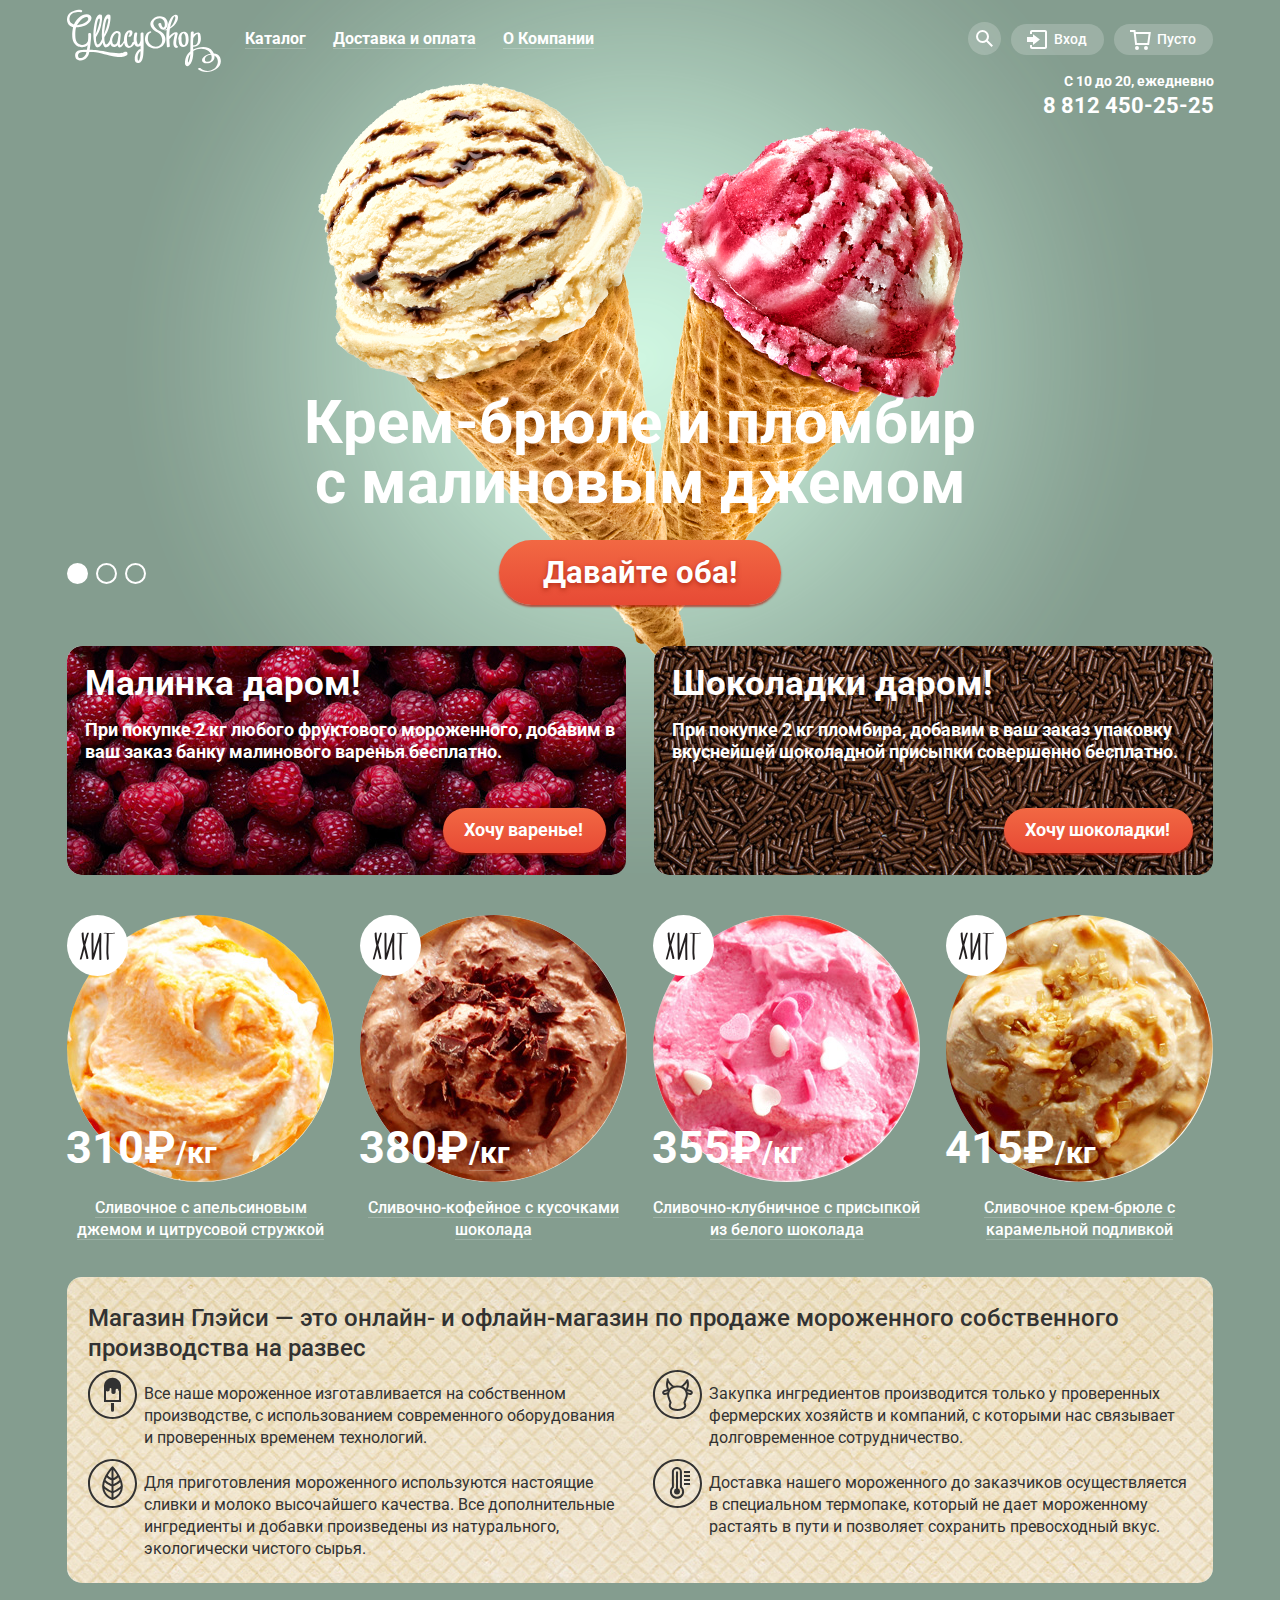
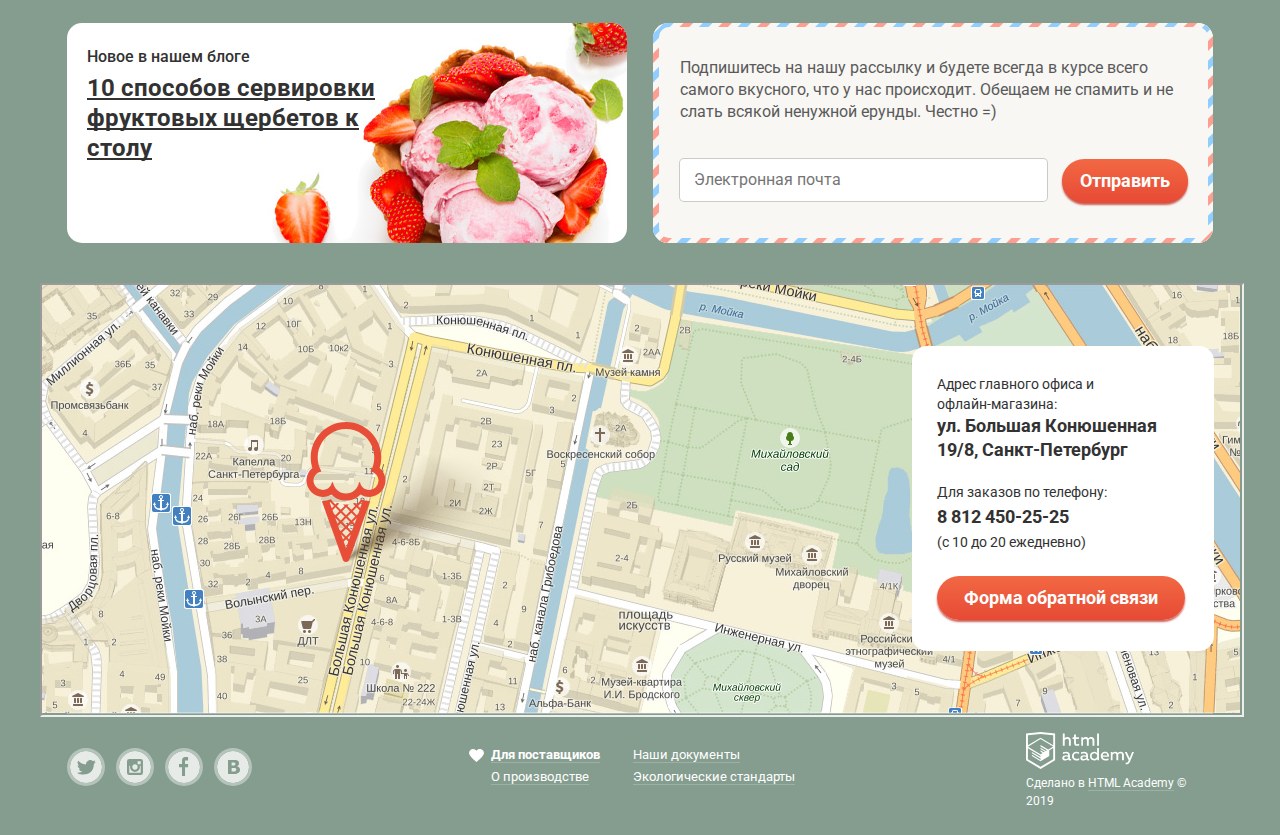
==== commit 2e9da98f: "Последние правки с внедрением скрипта" ====
--- a/index.html
+++ b/index.html
@@ -180,6 +180,7 @@
 			</div>
 			</main>
 			<div class="map-and-contacts">
+				<iframe src="https://yandex.ru/map-widget/v1/-/CCgfEYzN" width="1200" height="430"  allowfullscreen="true"></iframe>
 				<div class="contacts">
 					<p>Адрес главного офиса и офлайн-магазина:</p> 
 					<p class="contacts-bold"><b>ул. Большая Конюшенная 19/8, Санкт-Петербург</b></p>
@@ -234,5 +235,6 @@
 				<button class="button" type="submit">Отправить</button>
 			</form>
 		</div>
+		<script src="js/script-mini.js"></script>
 		</body>
 </html>--- a/css/style-mini.css
+++ b/css/style-mini.css
@@ -1 +1 @@
-body{margin:0;padding:0;font-family:"Roboto",Arial,sans-serif;font-size:16px;line-height:22px;font-weight:400;color:#fff;background-color:#849d8f}img{max-width:100%;height:auto}.visually-hidden:not(:focus):not(:active),input[type="checkbox"].visually-hidden,input[type="radio"].visually-hidden{position:absolute;width:1px;height:1px;margin:-1px;border:0;padding:0;white-space:nowrap;-webkit-clip-path:inset(100%);clip-path:inset(100%);clip:rect(0 0 0 0);overflow:hidden}.site-wrapper{min-width:1200px;background-color:#849d8f;background-image:url("../img/big-ice1.png");background-repeat:no-repeat;background-position:top center;-webkit-transition:background-image 0.5s ease,background-color 0.5s ease;-o-transition:background-image 0.5s ease,background-color 0.5s ease;transition:background-image 0.5s ease,background-color 0.5s ease}.site-wrapper::before,.site-wrapper::after{content:"";visibility:hidden}.site-wrapper::before{background-image:url("..//img/big-ice2.png")}.site-wrapper::after{background-image:url("..//img/big-ice3.png")}.container{width:1146px;margin:0 auto;padding:0 27px}.main-navigation{display:-webkit-box;display:-ms-flexbox;display:flex}.main-navigation img{margin-top:9px;margin-right:11px}.site-navigation,.user-navigation,.road-list,.catalog-list{list-style:none}.road-list a{color:#fff;text-decoration:none}.site-navigation{display:-webkit-box;display:-ms-flexbox;display:flex;-ms-flex-wrap:wrap;flex-wrap:wrap;margin:0;padding:0;width:400px;margin-right:auto;font-size:16px;line-height:18px;font-weight:bold;color:#fff}.site-navigation > li{position:relative;margin:0;margin-right:1px;padding:0;margin-top:30px}.navigation-background > a{padding:7px 13px;color:#fff;text-decoration:none}.navigation-background span{border-bottom:1px solid rgba(255,255,255,0.2)}.navigation-background span:hover,.navigation-background span:focus,.navigation-background span:active{border-bottom:none}.navigation-background > a:hover,.navigation-background > a:focus{color:#323232;text-decoration:none;border-radius:25px;background-color:#f7f6f3}.navigation-background > a:active{color:#323232;text-decoration:none;border-radius:25px;-webkit-box-shadow:inset 0 2px 1px 0 #696969;box-shadow:inset 0 2px 1px 0 #696969;background-color:#f7f6f3}.site-navigation-catalog{display:none;position:absolute;left:-8px;top:30px;width:143px;list-style:none;margin:0;padding:0;font-size:14px;line-height:16px;font-weight:400;-webkit-box-shadow:0 20px 20px 0 rgba(0,0,0,0.4);box-shadow:0 20px 20px 0 rgba(0,0,0,0.4);background-color:#f8f7f4;border-radius:5px;z-index:10}.site-navigation-catalog li:first-child{border-top-left-radius:5px;border-top-right-radius:5px}.site-navigation-catalog li:last-child{border-bottom-left-radius:5px;border-bottom-right-radius:5px}.catalog-popap:hover .site-navigation-catalog{display:block}.site-navigation-catalog li{margin:0;padding:0}.site-navigation-catalog li:first-child{font-weight:bold}.site-navigation-catalog li:hover,.site-navigation-catalog li:focus{background-color:#fbded7}.site-navigation-catalog li:active{background-color:#f6b5a5}.site-navigation-catalog a{display:block;margin:0 9px 0 6px;padding:0;padding-top:8px;padding-bottom:10px;padding-left:15px;color:#323232;text-decoration:none}.site-navigation-item a{padding-top:11px;padding-bottom:11px;border-bottom:1px solid #323232}.site-navigation-online{background-color:#d07058}.page-focus > a{color:#fff;text-decoration:none;background-color:#d07058;border-radius:25px}.page-focus span{border-bottom:none}.user-navigation{display:-webkit-box;display:-ms-flexbox;display:flex;-ms-flex-wrap:wrap;flex-wrap:wrap;-webkit-box-pack:end;-ms-flex-pack:end;justify-content:flex-end;width:340px;margin:0;padding:0}.user-navigation > li{margin:0;padding:0;margin-top:28px;margin-left:10px}.user-navigation .user-navigation-search{position:relative;margin-top:22px}.user-navigation-search button{width:33px;height:33px;border:none;background-color:rgba(255,255,255,0.2);background-image:url("../img/loupe.svg");background-repeat:no-repeat;background-position:50%;border-radius:50%}.user-navigation-search button:hover,.user-navigation-search button:focus,.user-navigation-search button:active{background-color:#f8f7f4;background-image:url("../img/loupe-black.svg");background-repeat:no-repeat;background-position:50%}.user-search{display:none;position:absolute;top:37px;right:-16px;padding:20px 15px;border:none;border-radius:5px;-webkit-box-shadow:0 20px 20px 0 rgba(0,0,0,0.4);box-shadow:0 20px 20px 0 rgba(0,0,0,0.4);background-color:#f8f7f4;z-index:10}.user-navigation-search:hover .user-search,.user-navigation-search:focus .user-search,.user-navigation-search:active .user-search{display:block}.user-search input{min-width:311px;min-height:44px;padding-left:15px;vertical-align:middle;border-radius:5px;background-color:#fff}.user-navigation-enter > a,.user-navigation-basket > a{margin:0;padding:7px 17px 8px 43px;font-size:14px;line-height:16px;font-weight:500;color:#fff;text-decoration:none;border-radius:25px;background-color:rgba(255,255,255,0.2)}.user-navigation-basket .basket-link-full{color:#323232;background-color:#f8f7f4}.login-link::before{content:"";position:absolute;left:16px;top:2px;width:21px;height:19px;background-image:url("../img/door.svg");background-repeat:no-repeat;background-position:0 0}.basket-link::before{content:"";position:absolute;left:16px;top:2px;width:21px;height:20px;background-image:url("../img/basket.svg");background-repeat:no-repeat;background-position:0 0}.basket-link-full::before{content:"";position:absolute;left:16px;top:2px;width:21px;height:20px;background-image:url("../img/basket-full.svg");background-repeat:no-repeat;background-position:0 0}.login-link:hover::before,.login-link:focus::before,.login-link:active::before{background-image:url(../img/door-black.svg)}.user-navigation-enter,.user-navigation-basket{position:relative}.login-form{position:absolute;display:-webkit-box;display:-ms-flexbox;display:flex;-webkit-box-orient:vertical;-webkit-box-direction:normal;-ms-flex-direction:column;flex-direction:column;top:33px;right:0;margin:0;padding:20px;border-radius:5px;-webkit-box-shadow:0 20px 20px 0 rgba(0,0,0,0.4);box-shadow:0 20px 20px 0 rgba(0,0,0,0.4);background-color:#f8f7f4;z-index:20}.login-user{display:none}.user-navigation-enter:hover .login-user{display:block}.login-form input{width:241px;min-height:44px;vertical-align:middle;margin:0;margin-bottom:20px;padding:0;padding-left:15px;border-radius:5px;border:1px solid #d3d3d2;background-color:#fff}.enter-and-registration{display:-webkit-box;display:-ms-flexbox;display:flex;-webkit-box-orient:horizontal;-webkit-box-direction:normal;-ms-flex-direction:row;flex-direction:row}.enter-and-registration .registration{list-style:none;margin:0;margin-left:20px;padding:0;color:#323232}.registration a{font-size:13px;line-height:24px;font-weight:400;color:inherit}.user-navigation-enter a:hover,.user-navigation-enter a:focus,.user-navigation-enter a:active{color:#323232;background-color:#f8f7f4}.registration a:hover,.registration a:focus,.registration a:active{color:#e84d37}.ice-user-basket{display:none;position:absolute;right:0;top:32px;width:540px;margin:0;padding:0;border-radius:5px;-webkit-box-shadow:0 20px 20px 0 rgba(0,0,0,0.4);box-shadow:0 20px 20px 0 rgba(0,0,0,0.4);background-color:#f8f7f4;z-index:20}.user-navigation-basket:hover .ice-user-basket,.user-navigation-basket:focus .ice-user-basket,.user-navigation-basket:active .ice-user-basket{display:block}.ice-user-basket table{width:510px;margin:15px;padding:0;padding-bottom:15px;border-collapse:collapse;border-bottom:1px solid #cacac7;font-size:13px;line-height:16px;font-weight:400;color:#323232}.basket-of-ice-line{vertical-align:top;padding-top:20px;padding-bottom:15px}.basket-of-ice td:first-child{width:20px;vertical-align:top}.basket-of-ice button{margin:0;margin-top:10px;padding:0;font-size:0;width:11px;height:11px;background-color:inherit;border:none;cursor:pointer}.basket-of-ice img{border-radius:50%}.basket-of-ice td:nth-child(2){width:45px;text-align:left;vertical-align:top}.basket-of-ice td:nth-child(3){width:220px}.basket-of-ice td:nth-child(4){width:150px;text-align:center}.basket-of-ice td:last-child{text-align:center}.basket-of-ice span{color:#999999}.price-and-buy{text-align:right;margin-bottom:30px}.price-and-buy p{margin:0;margin-top:15px;margin-right:15px;margin-bottom:20px;padding:0;text-align:right;font-size:15px;line-height:18px;font-weight:bold;color:#323232}.price-and-buy .button{margin:0;margin-right:15px;text-decoration:none}.site-information{margin-top:-6px;margin-right:-1px;margin-bottom:0;text-align:right;font-size:14px;line-height:16px;font-weight:bold;color:#fff}.site-information p{margin:0}.site-information .site-information-callnumber{margin-top:5px;font-size:22px;line-height:24px}.slider{position:relative;padding-top:275px;text-align:center;color:#fff}.slider-list{margin:0;padding:0;list-style:none}.slide{display:none}.slide-title{width:700px;margin:0 auto;margin-bottom:27px;font-size:60px;line-height:60px;font-weight:bold}.slider-controls{position:absolute;bottom:20px;left:0;z-index:20;font-size:0}.slider-controls label{display:inline-block;width:17px;height:17px;margin-right:8px;vertical-align:top;background-color:transpatent;border:2px solid #fff;border-radius:50%}#product-1:checked ~ .site-wrapper{background-color:#849d8f;background-image:url("../img/big-ice1.png")}#product-2:checked ~ .site-wrapper{background-color:#8996a6;background-image:url("../img/big-ice2.png")}#product-3:checked ~ .site-wrapper{background-color:#9d8b84;background-image:url("../img/big-ice3.png")}#product-1:checked ~ .site-wrapper #slide1,#product-2:checked ~ .site-wrapper #slide2,#product-3:checked ~ .site-wrapper #slide3{display:block}#product-1:checked ~ .site-wrapper label[for="product-1"],#product-2:checked ~ .site-wrapper label[for="product-2"],#product-3:checked ~ .site-wrapper label[for="product-3"]{background-color:#fff}#product-1:checked ~ .site-wrapper label[for="product-2"]:hover,#product-1:checked ~ .site-wrapper label[for="product-3"]:hover,#product-2:checked ~ .site-wrapper label[for="product-1"]:hover,#product-2:checked ~ .site-wrapper label[for="product-3"]:hover,#product-3:checked ~ .site-wrapper label[for="product-1"]:hover,#product-3:checked ~ .site-wrapper label[for="product-2"]:hover{background-color:rgba(248,247,244,0.4)}.main-catalog{margin-top:-19px}.stock{display:-webkit-box;display:-ms-flexbox;display:flex;-ms-flex-wrap:wrap;flex-wrap:wrap;-webkit-box-pack:justify;-ms-flex-pack:justify;justify-content:space-between;margin:0;padding:0;margin-top:41px;margin-bottom:40px}.stock-raspberries,.stock-chocolate{display:-webkit-box;display:-ms-flexbox;display:flex;-webkit-box-orient:vertical;-webkit-box-direction:normal;-ms-flex-direction:column;flex-direction:column;padding:17px 10px 22px 18px;width:531px;border-radius:15px}.stock-raspberries h3,.stock-chocolate h3{margin:0;padding:0;font-size:35px;line-height:41px;font-weight:bold}.stock-raspberries p,.stock-chocolate p{margin:0;margin-top:15px;margin-bottom:45px;padding:0;font-size:18px;line-height:22px;font-weight:bold}.stock-raspberries a,.stock-chocolate a{padding:10px 23px 11px 21px;display:inline-block;-ms-flex-item-align:end;align-self:flex-end;vertical-align:middle;margin-right:10px;text-decoration:none}.stock-raspberries{background-color:#a3010e;background-image:url("../img/raspberries.jpg");background-repeat:no-repeat;background-size:cover}.stock-chocolate{background-color:#66412f;background-image:url("../img/chocolate.jpg");background-repeat:no-repeat;background-size:cover}.features{margin:0;margin-top:1px;margin-bottom:40px;padding:0;padding-left:21px;padding-top:26px;font-size:16px;line-height:22px;color:#323232;border-radius:15px;background-color:#e9dbb6;background-image:url("../img/wafer.jpg");background-repeat:no-repeat}.features p{margin:0;padding:0;margin-bottom:20px;font-size:24px;line-height:30px;font-weight:500}.features .features-list{display:-webkit-box;display:-ms-flexbox;display:flex;-ms-flex-wrap:wrap;flex-wrap:wrap;-webkit-box-pack:justify;-ms-flex-pack:justify;justify-content:space-between;margin:0;padding:0;padding-left:56px;padding-right:25px;list-style:none}.features-item{position:relative;width:479px;margin:0;padding:0;padding-bottom:23px;z-index:2}.features-item::before{content:"";position:absolute;top:-13px;left:-56px;width:49px;height:49px;background-repeat:no-repeat;background-position:0 0}.features-item:first-child::before{background-image:url("../img/ice-cream.svg")}.features-item:nth-child(2)::before{background-image:url("../img/cow.svg")}.features-item:nth-child(3)::before{background-image:url("../img/leaf.svg")}.features-item:last-child::before{background-image:url("../img/termometer.svg")}.blog-and-form{display:-webkit-box;display:-ms-flexbox;display:flex;margin:0;padding:0;margin-bottom:40px}.blog{width:560px;min-height:220px;margin-right:auto;padding:23px 20px ;box-sizing:border-box;border-radius:15px;background-color:#fff;background-image:url("../img/news.jpg");background-repeat:no-repeat;background-size:cover}.blog p{margin:0;margin-bottom:5px;padding:0;font-size:16px;line-height:22px;font-weight:500;color:#323232}.blog a{display:block;width:300px;margin:0;padding:0;font-size:24px;line-height:30px;font-weight:bold;color:#323232;text-decoration:underline;text-decoration-skip-ink:none}.blog h3{margin:0;padding:0;font-size:inherit;line-height:inheriy;font-weight:inherit}.blog a:hover,.blog a:focus,.blog a:active{color:#e84d37}.subscription{margin:0;padding:0;width:560px;min-height:220px;background-image:url("../img/form.svg");background-repeat:no-repeat}.subscription-back{min-height:211px;display:-webkit-box;display:-ms-flexbox;display:flex;-webkit-box-orient:vertical;-webkit-box-direction:normal;-ms-flex-direction:column;flex-direction:column;-webkit-box-pack:justify;-ms-flex-pack:justify;justify-content:space-between;margin:4px 5px 5px 6px;padding:0;font-size:16px;line-height:22px;color:#5a5a5a;border-radius:10px;background-color:#f8f7f4}.subscription-back p{margin:30px 10px 0 21px}.subscription-form{margin:0;padding:0;margin-left:20px;margin-bottom:35px}.subscription-form input{width:352px;margin-top:35px;min-height:42px;padding-left:15px;border-radius:5px;background-color:#fff}.subscription-form .button{padding:10px 18px;margin-left:10px}.map-and-contacts{position:relative;margin:0 auto;padding:0;width:1200px;min-height:430px;background-image:url("../img/map-ice.svg"),url("../img/ice-shadow.png"),url("../img/map.jpg");background-repeat:no-repeat,no-repeat,no-repeat;background-position:266px 139px,302px 171px,-45px 0}.contacts{position:absolute;top:63px;right:26px;padding:28px 25px;width:302px;min-height:305px;background-color:#fff;border-radius:15px;-webkit-box-sizing:border-box;box-sizing:border-box}.contacts p{width:175px;margin:0;padding:0;font-size:14px;font-weight:400;line-height:20px;color:#323232}.contacts p:nth-child(3){margin-top:20px}.contacts p:nth-child(4){margin:3px 0}.contacts b{display:inline-block;font-size:18px;line-height:24px;font-weight:bold}.contacts .contacts-bold{width:260px}.contacts a{display:inline-block;margin:0;margin-top:24px;padding-left:27px;padding-right:27px;text-align:center;text-decoration:none}.road-list{display:-webkit-box;display:-ms-flexbox;display:flex;margin:0;padding:0;font-size:14px;line-height:16px}.road-item{margin:0;padding:0;margin-right:21px}.road-item a{position:relative;text-decoration:none}.road-item span{border-bottom:1px solid rgba(255,255,255,0.2)}.road-item a::after{content:"\BB";position:absolute;right:-16px;color:#fff}.catalog-name{margin:0;margin-top:5px;padding:0;font-size:35px;line-height:41px;font-weight:bold;color:#fff}.selection{display:-webkit-box;display:-ms-flexbox;display:flex;-ms-flex-wrap:wrap;flex-wrap:wrap;-webkit-box-pack:justify;-ms-flex-pack:justify;justify-content:space-between;width:857px;margin:0;margin-top:25px;padding:0}.selection label,.selection p,.selection output{margin:0;padding:0;font-size:14px;line-height:16px;font-weight:500}.selection-sorting{display:-webkit-box;display:-ms-flexbox;display:flex;-webkit-box-orient:vertical;-webkit-box-direction:normal;-ms-flex-direction:column;flex-direction:column}.selection-sorting label{margin-left:16px;margin-bottom:5px}.selection-sorting select{width:192px;padding:10px 0 10px 16px;font-size:16px;line-height:18px;font-weight:500;color:#fff;border:none;background-color:rgba(248,247,244,0.2);background-image:url("../img/icon-down-dir-white.svg");background-repeat:no-repeat;background-position:167px 14px;border-radius:25px;-moz-appearance:none;-webkit-appearance:none}.selection-sorting select:hover{color:#323232;background-image:url("../img/icon-down-dir.svg")}.selection-sorting select:focus{color:#323232;background-color:#f8f7f4;background-image:url("../img/icon-down-dir-small.svg");background-position:167px 17px}.selection-sorting select::-ms-expand{display:none}.selection-price{display:-webkit-box;display:-ms-flexbox;display:flex;-webkit-box-orient:vertical;-webkit-box-direction:normal;-ms-flex-direction:column;flex-direction:column}.selection-price label{display:inline-block;margin:0;padding:0;margin-left:16px;margin-bottom:5px}.selection-range{padding:17px 21px 17px 22px;background-color:rgba(248,247,244,0.2);border-radius:25px}.disable-range{position:relative;width:176px;height:4px;background-color:rgba(248,247,244,0.5)}.action-range{position:absolute;top:0;left:16px;width:107px;height:4px;background-color:rgb(248,247,244);z-index:4}.selection-range .left-range-btn,.selection-range .right-range-btn{padding:0;width:20px;height:20px;background-color:#849d8f;-webkit-box-shadow:inset 0 0 0 8px rgb(248,247,244);box-shadow:inset 0 0 0 8px rgb(248,247,244);border-radius:50%;border:none;cursor:pointer}.left-range-btn{position:absolute;top:-8px;left:13px;z-index:5}.right-range-btn{position:absolute;top:-8px;right:45px;z-index:5}.selection-fat{display:-webkit-box;display:-ms-flexbox;display:flex;-webkit-box-orient:vertical;-webkit-box-direction:normal;-ms-flex-direction:column;flex-direction:column}.selection-fat p{margin-left:16px;margin-bottom:5px}.selection-fat div{display:-webkit-box;display:-ms-flexbox;display:flex;-ms-flex-wrap:wrap;flex-wrap:wrap;-webkit-box-pack:justify;-ms-flex-pack:justify;justify-content:space-between;width:382px;padding:10px 17px 10px 17px;background-color:rgba(248,247,244,0.2);border-radius:25px}.selection-fat label{position:relative;margin:0;padding:0;padding-left:30px;vertical-align:bottom;font-size:16px;line-height:18px;font-weight:500;color:#fff;cursor:pointer}.selection-fat input[type="radio"] + .radio-indicator{position:absolute;top:-1px;left:-1px;width:22px;height:22px;opacity:0.8;background-image:url("../img/radio-off.svg");background-repeat:no-repeat;background-position:0 0}.selection-fat input[type="radio"]:checked + .radio-indicator{background-image:url("../img/radio-on.svg")}.selection-fat input[type="radio"]:hover + .radio-indicator,.selection-fat input[type="radio"]:focus + .radio-indicator{opacity:1}.selection-fat input[type="radio"]:disabled + .radio-indicator{opacity:0.4}.selection-filler{display:-webkit-box;display:-ms-flexbox;display:flex;-webkit-box-orient:vertical;-webkit-box-direction:normal;-ms-flex-direction:column;flex-direction:column}.selection-filler p{margin-top:15px;margin-left:16px;margin-bottom:5px}.filler-checkbox{display:-webkit-box;display:-ms-flexbox;display:flex;-ms-flex-wrap:wrap;flex-wrap:wrap;-webkit-box-pack:justify;-ms-flex-pack:justify;justify-content:space-between;width:671px;padding:10px 16px;background-color:rgba(248,247,244,0.2);border-radius:25px}.filler-checkbox label{position:relative;margin:0;padding:0;padding-left:30px;font-size:16px;line-height:18px;font-weight:500;color:#fff;cursor:pointer}.filler-checkbox input[type="checkbox"] + .checkbox-indicator{position:absolute;top:0;left:-2px;width:24px;height:20px;opacity:0.8;background-image:url("../img/checkbox-off.svg");background-repeat:no-repeat;background-position:0 50%}.filler-checkbox input[type="checkbox"]:checked + .checkbox-indicator{background-image:url("../img/checkbox-on.svg")}.filler-checkbox input[type="checkbox"]:hover + .checkbox-indicator,.filler-checkbox input[type="checkbox"]:focus + .checkbox-indicator{opacity:1}.filler-checkbox input[type="checkbox"]:disabled + .checkbox-indicator{opacity:0.4}.selection .btn-submit{-ms-flex-item-align:end;align-self:flex-end;padding:8px 25px;margin:0;font-size:16px;line-height:18px;font-weight:500;color:#fff;border:2px solid #fff;background-color:rgba(248,247,244,0.2);border-radius:25px;cursor:pointer}.selection .btn-submit:hover,.selection .btn-submit:focus{color:#323232;background-color:#fff}.selection .btn-submit:active{color:#323232;background-color:#ededed;-webkit-box-shadow:inset 0 2px 1px 0 #696969;box-shadow:inset 0 2px 1px 0 #696969;border:none}.catalog-list{display:-webkit-box;display:-ms-flexbox;display:flex;-ms-flex-wrap:wrap;flex-wrap:wrap;margin:0;margin-top:40px;padding:0}.catalog-item{position:relative;width:267px;margin:0;margin-right:26px;padding:0;padding-bottom:40px;font-size:16px;line-height:22px;font-weight:500;text-align:center;color:#fff}.hit-item::before{content:"";position:absolute;top:0;left:0;width:61px;height:61px;background-image:url("../img/hit.svg");background-repeat:no-repeat;z-index:1}.catalog-item:nth-child(4n){margin-right:0}.catalog-item img{margin:0;padding:0;border-radius:50%}.catalog-item figure{margin:0;padding:0}.catalog-item figcaption{margin:0;margin-top:9px;margin-bottom:-5px;padding:0}.catalog-item a{position:relative;margin:0;padding:0;font-size:16px;font-weight:500;line-height:22px;color:#fff;text-decoration:none;z-index:105}.catalog-item span{border-bottom:1px solid rgba(255,255,255,0.2)}.catalog-item p{position:absolute;top:210px;left:-1px;margin:0;padding:0;font-size:45px;line-height:45px;font-weight:bold;z-index:5}.catalog-item .disain-price{font-size:30px}.catalog-item .button{position:absolute;display:none;left:30px;padding:10px 17px;bottom:-10px;font-size:18px;line-height:24px;font-weight:bold;color:#fff;text-decoration:none;cursor:pointer;z-index:100}.catalog-item div:before{content:"";display:none;position:absolute;top:-6px;left:-14px;width:293px;height:405px;opacity:0.2;-webkit-box-shadow:0 20px 20px 0 rgba(0,0,0,0.4);box-shadow:0 20px 20px 0 rgba(0,0,0,0.4);background-color:#f8f7f4;border-radius:5px;z-index:1}.catalog-item:hover a,.catalog-item:hover div:before{display:block}.road-number{display:-webkit-box;display:-ms-flexbox;display:flex;-webkit-box-pack:end;-ms-flex-pack:end;justify-content:flex-end;margin:0;margin-bottom:30px;margin-top:47px;margin-right:-5px;padding:0;list-style:none}.road-number-item{margin:0;margin-left:4px}.road-number-item a{margin:0;padding:4px 8px 3px 8px;font-size:16px;line-height:18px;font-weight:500;color:#fff;background-color:#849d8f;border-radius:50%;border:none;cursor:pointer;text-decoration:none}.road-number .road-number-active{color:#323232;background-color:#fff}.road-number-item:first-child{-webkit-transform:rotate(180deg);-ms-transform:rotate(180deg);transform:rotate(180deg)}.road-number-item:first-child a{opacity:0.2;cursor:default;pointer-events:none}.road-number-item a:hover:not(.road-number-active),.road-number-item a:focus:not(.road-number-active){background-color:rgba(248,247,244,0.2)}.road-number-item a:active:not(.road-number-active){color:#323232;background-color:#fff}.button{font-size:18px;line-height:24px;font-weight:bold;text-align:center;color:#fefefe;vertical-align:middle;padding:10px 25px;border-radius:25px;background-image:-webkit-gradient(linear,left bottom,left top,from(#e74a35),to(#f26843));background-image:-webkit-linear-gradient(bottom,#e74a35,#f26843);background-image:-o-linear-gradient(bottom,#e74a35,#f26843);background-image:linear-gradient(to top,#e74a35,#f26843);-webkit-box-shadow:0 2px 2px 0 rgba(172,16,0,0.64);box-shadow:0 2px 2px 0 rgba(172,16,0,0.64);border:none}.slide-button{display:inline-block;padding:12px 44px;font-weight:bold;font-size:31px;line-height:41px;text-align:center;color:#fff;vertical-align:top;text-decoration:none;text-shadow:0 2px 5px rgba(160,32,11,0.76);background:#f26843;background:-webkit-gradient(linear,left top,left bottom,from(#f26843),to(#e74a35));background:-webkit-linear-gradient(top,#f26843 0,#e74a35 100%);background:-o-linear-gradient(top,#f26843 0,#e74a35 100%);background:linear-gradient(to bottom,#f26843 0,#e74a35 100%);border-radius:50px;-webkit-box-shadow:0 2px 2px rgba (172,16,0,0.64);box-shadow:0 2px 2px rgba (172,16,0,0.64);border:none}.main-footer{padding-bottom:25px;display:-webkit-box;display:-ms-flexbox;display:flex;-webkit-box-pack:justify;-ms-flex-pack:justify;justify-content:space-between;border-top:1px solid rgba(255,255,255,0.3)}.footer-social,.footer-list{list-style:none}.main-footer a{color:#fff}.network-social{width:200px}.footer-social{display:-webkit-box;display:-ms-flexbox;display:flex;-ms-flex-wrap:wrap;flex-wrap:wrap;margin:0;margin-top:34px;padding:0}.footer-social li{position:relative;margin:0;margin-right:49px;margin-bottom:20px;padding:0}.social-button{display:block;position:absolute;top:3px;left:3px;font-size:0;width:32px;height:32px;border-radius:50%;box-shadow:0 0 0 3px rgba(255,255,255,0.5);opacity:0.8;z-index:20}.social-button:hover,.social-button:focus{box-shadow:0 0 0 3px rgba(255,255,255,0.7);opacity:1}.social-button:active{box-shadow:0 0 0 3px rgba(255,255,255,0.7);opacity:0.7}.tw-btn{background-image:url("../img/twitter.svg")}.inst-btn{background-image:url("../img/insta.svg")}.face-btn{background-image:url("../img/face.svg")}.vk-btn{background-image:url("../img/vk.svg")}.network-information{width:330px;margin-left:-12px}.footer-list{display:-webkit-box;display:-ms-flexbox;display:flex;-ms-flex-wrap:wrap;flex-wrap:wrap;margin:0;padding:0;margin-top:32px;font-size:13px;line-height:18px;color:#fff}.footer-item{min-width:165px;margin:0;padding:0}.footer-item:nth-child(2n-1) a{margin-left:15px}.footer-item:nth-child(2n) a{margin-left:-8px}.footer-item a{display:inline-block;margin-bottom:4px}.footer-item a,.footer-copyright a{text-decoration:none}.footer-item span,.footer-copyright span{border-bottom:1px solid rgba(255,255,255,0.2)}.footer-item:first-child{position:relative;font-weight:bold}.footer-item:first-child::before{content:"";position:absolute;top:3px;left:-7px;width:15px;height:13px;background-image:url("../img/heart.svg")}.road-list a:hover,.road-list a:focus,.road-list a:active,.main-footer a:hover,.main-footer a:focus,.main-footer a:active,.catalog-item a:hover,.catalog-item a:focus,.catalog-item a:active{color:#ffbc9e}.road-list span:hover,.road-list span:focus,.road-list span:active,.main-footer span:hover,.main-footer span:focus,.main-footer span:active,.catalog-item span:hover,.catalog-item span:focus,.catalog-item span:active{border-bottom-color:rgba(255,188,158,0.3)}.button:hover,.button:focus,.catalog-item .button:hover,.catalog-item .button:focus,.login-user .button:hover,.login-user .button:focus,.ice-user-basket .button:hover,.ice-user-basket .button:focus{outline:none;color:#fff;background:-webkit-gradient(linear,left top,left bottom,from(#f58669),to(#ec6f5e));background:-webkit-linear-gradient(top,#f58669 0,#ec6f5e 100%);background:-o-linear-gradient(top,#f58669 0,#ec6f5e 100%);background:linear-gradient(to bottom,#f58669 0,#ec6f5e 100%);-webkit-box-shadow:0 2px 2px 0 #ac1000;box-shadow:0 2px 2px 0 #ac1000}.button:active,.catalog-item .button:active,.login-user .button:active,.ice-user-basket .button:active{color:#fff;background-image:-webkit-gradient(linear,left top,left bottom,from(#e74a35),to(#f26843)),-webkit-gradient(linear,left top,left bottom,from(rgba(0,0,0,0.07)),to(rgba(0,0,0,0.07)));background-image:-webkit-linear-gradient(top,#e74a35,#f26843),-webkit-linear-gradient(top,rgba(0,0,0,0.07),rgba(0,0,0,0.07));background-image:-o-linear-gradient(top,#e74a35,#f26843),-o-linear-gradient(top,rgba(0,0,0,0.07),rgba(0,0,0,0.07));background-image:linear-gradient(to bottom,#e74a35,#f26843),linear-gradient(to bottom,rgba(0,0,0,0.07),rgba(0,0,0,0.07));-webkit-box-shadow:inset 0 2px 2px #942718;box-shadow:inset 0 2px 2px #942718}.footer-copyright{width:190px;margin:0;padding:0;margin-top:18px;margin-right:-3px;font-size:12px;line-height:18px;color:#fefefe}.footer-copyright a{margin:0;padding:0;color:#fefefe}.footer-copyright p{margin:0;padding:0}.calling-user{display:none;position:fixed;top:337px;left:50%;width:478px;margin:0;margin-left:-239px;padding:0;border-radius:10px;background-color:#f8f7f4;z-index:120}.close-button{position:absolute;top:17px;right:17px;width:18px;height:18px;font-size:0;background-color:#f8f7f4;background-image:url("../img/close.svg");background-repeat:no-repeat;background-position:50% 50%;border:none}.form-calling-user{display:-webkit-box;display:-ms-flexbox;display:flex;-webkit-box-orient:vertical;-webkit-box-direction:normal;-ms-flex-direction:column;flex-direction:column;margin:0 25px;padding:0,}.form-calling-user p{display:inline-block;margin:0;margin-top:20px;padding:0;font-size:24px;line-height:28px;font-weight:500;color:#323232}.call-name input,.call-email input,.form-calling-user textarea{margin:0;padding:0;margin-top:20px;padding-left:15px;border-radius:5px;background-color:#fff}.call-name input,.call-email input{min-width:267px;height:44px}.form-calling-user textarea{min-width:408px;min-height:155px;padding-top:10px}.form-calling-user .button{margin:0;margin-top:20px;margin-bottom:26px;margin-left:auto}.user-navigation-search input,.user-navigation-enter input,.subscription-back input,.calling-user input,.calling-user textarea{font-size:16px;line-height:24px;font-weight:400;color:#999;border:none;-webkit-box-shadow:inset 0 0 0 1px rgba(154,154,154,0.52);box-shadow:inset 0 0 0 1px rgba(154,154,154,0.52)}.user-navigation-search input:hover,.user-navigation-enter input:hover,.subscription-back input:hover,.calling-user input:hover,.calling-user textarea:hover{-webkit-box-shadow:inset 0 0 0 2px rgba(154,154,154,0.52);box-shadow:inset 0 0 0 2px rgba(154,154,154,0.52)}.user-navigation-search input:focus,.user-navigation-enter input:focus,.subscription-back input:focus,.calling-user input:focus,.calling-user textarea:focus{-webkit-box-shadow:inset 0 0 0 2px rgba(46,136,228,0.52);box-shadow:inset 0 0 0 2px rgba(46,136,228,0.52)}.user-navigation-search input:valid,.user-navigation-enter input:valid,.subscription-back input:valid,.calling-user input:valid,.calling-user textarea:valid{color:#323232;background-color:#fff}+body {margin: 0;padding: 0;font-family: "Roboto", Arial, sans-serif;font-size: 16px;line-height: 22px;font-weight: 400;color: #fff;background-color: #849d8f;}img {max-width: 100%;height: auto;}.visually-hidden:not(:focus):not(:active),input[type="checkbox"].visually-hidden,input[type="radio"].visually-hidden {position: absolute;width: 1px;height: 1px;margin: -1px;border: 0;padding: 0;white-space: nowrap;-webkit-clip-path: inset(100%);clip-path: inset(100%);clip: rect(0 0 0 0);overflow: hidden;}.site-wrapper {min-width: 1200px;background-color: #849d8f;background-image: url("../img/big-ice1.png");background-repeat: no-repeat;background-position: top center;-webkit-transition: background-image 0.5s ease, background-color 0.5s ease;-o-transition: background-image 0.5s ease, background-color 0.5s ease;transition: background-image 0.5s ease, background-color 0.5s ease;}.site-wrapper::before,.site-wrapper::after {content: "";visibility: hidden;}.site-wrapper::before {background-image: url("..//img/big-ice2.png");}.site-wrapper::after {background-image: url("..//img/big-ice3.png");}.container {width: 1146px;margin: 0 auto;padding: 0 27px;}.main-navigation {display: -webkit-box;display: -ms-flexbox;display: flex;}.main-navigation img{margin-top: 9px;margin-right: 11px;}.site-navigation,.user-navigation,.road-list,.catalog-list {list-style: none;}.road-list a {color: #fff;text-decoration: none;}.site-navigation {display: -webkit-box;display: -ms-flexbox;display: flex;-ms-flex-wrap: wrap;flex-wrap: wrap;margin: 0;padding: 0;width: 400px;margin-right: auto;font-size: 16px;line-height: 18px;font-weight: bold;color: #fff;}.site-navigation > li {position: relative;margin: 0;margin-right: 1px;padding: 0;margin-top: 30px;}.navigation-background > a {padding: 7px 13px;color: #fff;text-decoration: none;}.navigation-background span {border-bottom: 1px solid rgba(255, 255, 255, 0.2);}.navigation-background span:hover,.navigation-background span:focus,.navigation-background span:active {border-bottom: none;}.navigation-background > a:hover,.navigation-background > a:focus {color: #323232;text-decoration: none;border-radius: 25px;background-color: #f7f6f3;}.navigation-background > a:active {color: #323232;text-decoration: none;border-radius: 25px;-webkit-box-shadow: inset 0 2px 1px 0 #696969;box-shadow: inset 0 2px 1px 0 #696969;background-color: #f7f6f3;}.site-navigation-catalog {display: none;position: absolute;left: -8px;top: 30px;width: 143px;list-style: none;margin: 0;padding: 0;font-size: 14px;line-height: 16px;font-weight: 400;-webkit-box-shadow: 0 20px 20px 0 rgba(0, 0, 0, 0.4);box-shadow: 0 20px 20px 0 rgba(0, 0, 0, 0.4);background-color: #f8f7f4;border-radius: 5px;z-index: 10;}.site-navigation-catalog li:first-child {border-top-left-radius: 5px;border-top-right-radius: 5px;}.site-navigation-catalog li:last-child {border-bottom-left-radius: 5px;border-bottom-right-radius: 5px;}.catalog-popap:hover .site-navigation-catalog {display: block;}.site-navigation-catalog li {margin: 0;padding: 0;}.site-navigation-catalog li:first-child {font-weight: bold;}.site-navigation-catalog li:hover,.site-navigation-catalog li:focus {background-color: #fbded7;}.site-navigation-catalog li:active {background-color: #f6b5a5;}.site-navigation-catalog a {display: block;margin: 0 9px 0 6px;padding: 0;padding-top: 8px;padding-bottom: 10px;padding-left: 15px;color: #323232;text-decoration: none;}.site-navigation-item a {padding-top: 11px;padding-bottom: 11px;border-bottom: 1px solid #323232;}.site-navigation-online {background-color: #d07058;}.page-focus > a {color: #fff;text-decoration: none;background-color: #d07058;border-radius: 25px;}.page-focus span {border-bottom: none;}.user-navigation {display: -webkit-box;display: -ms-flexbox;display: flex;-ms-flex-wrap: wrap;flex-wrap: wrap;-webkit-box-pack: end;-ms-flex-pack: end;justify-content: flex-end;width: 340px;margin: 0;padding: 0;}.user-navigation > li {margin: 0;padding: 0;margin-top: 28px;margin-left: 10px;}.user-navigation .user-navigation-search {position: relative;margin-top: 22px;}.user-navigation-search button {width: 33px;height: 33px;border: none;background-color: rgba(255, 255, 255, 0.2);background-image: url("../img/loupe.svg");background-repeat: no-repeat;background-position: 50%;border-radius: 50%;}.user-navigation-search button:hover,.user-navigation-search button:focus,.user-navigation-search button:active {background-color: #f8f7f4;background-image: url("../img/loupe-black.svg");background-repeat: no-repeat;background-position: 50%;}.user-search {display: none;position: absolute;top: 37px;right: -16px;padding: 20px 15px;border: none;border-radius: 5px;-webkit-box-shadow: 0 20px 20px 0 rgba(0, 0, 0, 0.4);box-shadow: 0 20px 20px 0 rgba(0, 0, 0, 0.4);background-color: #f8f7f4;z-index: 10;}.user-navigation-search:hover .user-search,.user-navigation-search:focus .user-search,.user-navigation-search:active .user-search {display: block;}.user-search input {min-width: 311px;min-height: 44px;padding-left: 15px;vertical-align: middle;border-radius: 5px;background-color: #fff;}.user-navigation-enter > a,.user-navigation-basket > a {margin: 0;padding: 7px 17px 8px 43px;font-size: 14px;line-height: 16px;font-weight: 500;color: #fff;text-decoration: none;border-radius: 25px;background-color: rgba(255, 255, 255, 0.2);}.user-navigation-basket .basket-link-full {color: #323232;background-color: #f8f7f4;}.login-link::before {content: "";position: absolute;left: 16px;top: 2px;width: 21px;height: 19px;background-image: url("../img/door.svg");background-repeat: no-repeat;background-position: 0 0;}.basket-link::before {content: "";position: absolute;left: 16px;top: 2px;width: 21px;height: 20px;background-image: url("../img/basket.svg");background-repeat: no-repeat;background-position: 0 0;}.basket-link-full::before {content: "";position: absolute;left: 16px;top: 2px;width: 21px;height: 20px;background-image: url("../img/basket-full.svg");background-repeat: no-repeat;background-position: 0 0;}.login-link:hover::before,.login-link:focus::before,.login-link:active::before {background-image: url(../img/door-black.svg);}.user-navigation-enter,.user-navigation-basket {position: relative;}.login-form {position: absolute;display: -webkit-box;display: -ms-flexbox;display: flex;-webkit-box-orient: vertical;-webkit-box-direction: normal;-ms-flex-direction: column;flex-direction: column;top: 33px;right: 0;margin: 0;padding: 20px;border-radius: 5px;-webkit-box-shadow: 0 20px 20px 0 rgba(0, 0, 0, 0.4);box-shadow: 0 20px 20px 0 rgba(0, 0, 0, 0.4);background-color: #f8f7f4;z-index: 20;}.login-user {display: none;}.user-navigation-enter:hover .login-user {display: block;}.login-form input {width: 241px;min-height: 44px;vertical-align: middle;margin: 0;margin-bottom: 20px;padding: 0;padding-left: 15px;border-radius: 5px;border: 1px solid #d3d3d2;background-color: #fff;}.enter-and-registration {display: -webkit-box;display: -ms-flexbox;display: flex;-webkit-box-orient: horizontal;-webkit-box-direction: normal;-ms-flex-direction: row;flex-direction: row;}.enter-and-registration .registration {list-style: none;margin: 0;margin-left: 20px;padding: 0;color: #323232;}.registration a {font-size: 13px;line-height: 24px;font-weight: 400;color: inherit;}.user-navigation-enter a:hover,.user-navigation-enter a:focus,.user-navigation-enter a:active {color: #323232;background-color: #f8f7f4;}.registration a:hover,.registration a:focus,.registration a:active {color: #e84d37;}.ice-user-basket {display: none;position: absolute;right: 0;top: 32px;width: 540px;margin: 0;padding: 0;border-radius: 5px;-webkit-box-shadow: 0 20px 20px 0 rgba(0, 0, 0, 0.4);box-shadow: 0 20px 20px 0 rgba(0, 0, 0, 0.4);background-color: #f8f7f4;z-index: 20;}.user-navigation-basket:hover .ice-user-basket,.user-navigation-basket:focus .ice-user-basket,.user-navigation-basket:active .ice-user-basket {display: block;}.ice-user-basket table {width: 510px;margin: 15px;padding: 0;padding-bottom: 15px;border-collapse: collapse;border-bottom: 1px solid #cacac7;font-size: 13px;line-height: 16px;font-weight: 400;color: #323232;}.basket-of-ice-line {vertical-align: top;padding-top: 20px;padding-bottom: 15px;}.basket-of-ice td:first-child {width: 20px;vertical-align: top;}.basket-of-ice button {margin: 0;margin-top: 10px;padding: 0;font-size: 0;width: 11px;height: 11px;background-color: inherit;border: none;cursor: pointer;}.basket-of-ice img {border-radius: 50%;}.basket-of-ice td:nth-child(2) {width: 45px;text-align: left;vertical-align: top;}.basket-of-ice td:nth-child(3) {width: 220px;}.basket-of-ice td:nth-child(4) {width: 150px;text-align: center;}.basket-of-ice td:last-child {text-align: center;}.basket-of-ice span {color: #999999;}.price-and-buy {text-align: right;margin-bottom: 30px;}.price-and-buy p {margin: 0;margin-top: 15px;margin-right: 15px;margin-bottom: 20px;padding: 0;text-align: right;font-size: 15px;line-height: 18px;font-weight: bold;color: #323232;}.price-and-buy .button {margin: 0;margin-right: 15px;text-decoration: none;}.site-information {margin-top: -6px;margin-right: -1px;margin-bottom: 0;text-align: right;font-size: 14px;line-height: 16px;font-weight: bold;color: #fff;}.site-information p {margin: 0;}.site-information .site-information-callnumber {margin-top: 5px;font-size: 22px;line-height: 24px;}.slider {position: relative;padding-top: 275px;text-align: center;color: #fff;}.slider-list {margin: 0;padding: 0;list-style: none;}.slide {display: none;}.slide-title {width: 700px;margin: 0 auto;margin-bottom: 27px;font-size: 60px;line-height: 60px;font-weight: bold;}.slider-controls {position: absolute;bottom: 20px;left: 0;z-index: 20;font-size: 0;}.slider-controls label {display: inline-block;width: 17px;height: 17px;margin-right: 8px;vertical-align: top;background-color: transpatent;border: 2px solid #fff;border-radius: 50%;}#product-1:checked ~ .site-wrapper {background-color: #849d8f;background-image: url("../img/big-ice1.png");}#product-2:checked ~ .site-wrapper {background-color: #8996a6;background-image: url("../img/big-ice2.png");}#product-3:checked ~ .site-wrapper {background-color: #9d8b84;background-image: url("../img/big-ice3.png");}#product-1:checked ~ .site-wrapper #slide1,#product-2:checked ~ .site-wrapper #slide2,#product-3:checked ~ .site-wrapper #slide3 {display: block;}#product-1:checked ~ .site-wrapper label[for="product-1"],#product-2:checked ~ .site-wrapper label[for="product-2"],#product-3:checked ~ .site-wrapper label[for="product-3"] {background-color: #fff;}#product-1:checked ~ .site-wrapper label[for="product-2"]:hover,#product-1:checked ~ .site-wrapper label[for="product-3"]:hover,#product-2:checked ~ .site-wrapper label[for="product-1"]:hover,#product-2:checked ~ .site-wrapper label[for="product-3"]:hover,#product-3:checked ~ .site-wrapper label[for="product-1"]:hover,#product-3:checked ~ .site-wrapper label[for="product-2"]:hover {background-color: rgba(248, 247, 244, 0.4);}.main-catalog {margin-top: -19px;}.stock {display: -webkit-box;display: -ms-flexbox;display: flex;-ms-flex-wrap: wrap;flex-wrap: wrap;-webkit-box-pack: justify;-ms-flex-pack: justify;justify-content: space-between;margin: 0;padding: 0;margin-top: 41px;margin-bottom: 40px;}.stock-raspberries,.stock-chocolate {display: -webkit-box;display: -ms-flexbox;display: flex;-webkit-box-orient: vertical;-webkit-box-direction: normal;-ms-flex-direction: column;flex-direction: column;padding: 17px 10px 22px 18px;width: 531px;border-radius: 15px;}.stock-raspberries h3,.stock-chocolate h3{margin: 0;padding: 0;font-size: 35px;line-height: 41px;font-weight: bold;}.stock-raspberries p,.stock-chocolate p{margin: 0;margin-top: 15px;margin-bottom: 45px;padding: 0;font-size: 18px;line-height: 22px;font-weight: bold;}.stock-raspberries a,.stock-chocolate a{padding: 10px 23px 11px 21px;display: inline-block;-ms-flex-item-align: end;align-self: flex-end;vertical-align: middle;margin-right: 10px;text-decoration: none;}.stock-raspberries {background-color: #a3010e;background-image: url("../img/raspberries.jpg");background-repeat: no-repeat;background-size: cover;}.stock-chocolate {background-color: #66412f;background-image: url("../img/chocolate.jpg");background-repeat: no-repeat;background-size: cover;}.features {margin: 0;margin-top: 1px;margin-bottom: 40px;padding: 0;padding-left: 21px;padding-top: 26px;font-size: 16px;line-height: 22px;color: #323232;border-radius: 15px;background-color: #e9dbb6;background-image: url("../img/wafer.jpg");background-repeat: no-repeat;}.features p {margin: 0;padding: 0;margin-bottom: 20px;font-size: 24px;line-height: 30px;font-weight: 500;}.features .features-list {display: -webkit-box;display: -ms-flexbox;display: flex;-ms-flex-wrap: wrap;flex-wrap: wrap;-webkit-box-pack: justify;-ms-flex-pack: justify;justify-content: space-between;margin: 0;padding: 0;padding-left: 56px;padding-right: 25px;list-style: none;}.features-item {position: relative;width: 479px;margin: 0;padding: 0;padding-bottom: 23px;z-index: 2}.features-item::before {content: "";position: absolute;top: -13px;left: -56px;width: 49px;height: 49px;background-repeat: no-repeat;background-position: 0 0;}.features-item:first-child::before {background-image: url("../img/ice-cream.svg");}.features-item:nth-child(2)::before {background-image: url("../img/cow.svg");}.features-item:nth-child(3)::before {background-image: url("../img/leaf.svg");}.features-item:last-child::before {background-image: url("../img/termometer.svg");}.blog-and-form {display: -webkit-box;display: -ms-flexbox;display: flex;margin: 0;padding: 0;margin-bottom: 40px;}.blog {width: 560px;min-height: 220px;margin-right: auto;padding: 23px 20px ;-webkit-box-sizing: border-box;box-sizing: border-box;border-radius: 15px;background-color: #fff;background-image: url("../img/news.jpg");background-repeat: no-repeat;background-size: cover;}.blog p {margin: 0;margin-bottom: 5px;padding: 0;font-size: 16px;line-height: 22px;font-weight: 500;color: #323232;}.blog a {display: block;width: 300px;margin: 0;padding: 0;font-size: 24px;line-height: 30px;font-weight: bold;color: #323232;text-decoration: underline;text-decoration-skip-ink: none;}.blog h3 {margin: 0;padding: 0;font-size: inherit;line-height: inheriy;font-weight: inherit;}.blog a:hover,.blog a:focus,.blog a:active {color: #e84d37;}.subscription {margin: 0;padding: 0;width: 560px;min-height: 220px;background-image: url("../img/form.svg");background-repeat: no-repeat;}.subscription-back {min-height: 211px;display: -webkit-box;display: -ms-flexbox;display: flex;-webkit-box-orient: vertical;-webkit-box-direction: normal;-ms-flex-direction: column;flex-direction: column;-webkit-box-pack: justify;-ms-flex-pack: justify;justify-content: space-between;margin: 4px 5px 5px 6px;padding: 0;font-size: 16px;line-height: 22px;color: #5a5a5a;border-radius: 10px;background-color: #f8f7f4;}.subscription-back p {margin: 30px 10px 0px 21px;}.subscription-form {margin: 0;padding: 0;margin-left: 20px;margin-bottom: 35px;}.subscription-form input {width: 352px;margin-top: 35px;min-height: 42px;padding-left: 15px;border-radius: 5px;background-color: #fff;}.subscription-form .button {padding: 10px 18px;margin-left: 10px;}.map-and-contacts {position: relative;margin: 0 auto;margin-bottom: -10px;padding: 0;width: 1200px;min-height: 440px;background-image: url("../img/map-ice.svg"), url("../img/ice-shadow.png"), url("../img/map.jpg");background-repeat: no-repeat, no-repeat, no-repeat;background-position: 266px 139px, 302px 171px, -45px 0;}.contacts {position: absolute;top: 63px;right: 26px;padding: 28px 25px;width: 302px;min-height: 305px;background-color: #fff;border-radius: 15px;-webkit-box-sizing: border-box;box-sizing: border-box;}.contacts p {width: 175px;margin: 0;padding: 0;font-size: 14px;font-weight: 400;line-height: 20px;color: #323232;}.contacts p:nth-child(3) {margin-top: 20px;}.contacts p:nth-child(4) {margin: 3px 0;}.contacts b {display: inline-block;vertical-align: middle;font-size: 18px;line-height: 24px;font-weight: bold;}.contacts .contacts-bold {width: 260px;}.contacts a {display: inline-block;vertical-align: middle;margin: 0;margin-top: 24px;padding-left: 27px;padding-right: 27px;text-align: center;text-decoration: none;}.road-list {display: -webkit-box;display: -ms-flexbox;display: flex;margin: 0;padding: 0;font-size: 14px;line-height: 16px;}.road-item {margin: 0;padding: 0;margin-right: 21px;}.road-item a {position: relative;text-decoration: none;}.road-item span {border-bottom: 1px solid rgba(255, 255, 255, 0.2);}.road-item a::after {content: "\BB";position: absolute;right: -16px;color: #fff;}.catalog-name {margin: 0;margin-top: 5px;padding: 0;font-size: 35px;line-height: 41px;font-weight: bold;color: #fff;}.selection {display: -webkit-box;display: -ms-flexbox;display: flex;-ms-flex-wrap: wrap;flex-wrap: wrap;-webkit-box-pack: justify;-ms-flex-pack: justify;justify-content: space-between;width: 857px;margin: 0;margin-top: 25px;padding: 0;}.selection label,.selection p,.selection output {margin: 0;padding: 0;font-size: 14px;line-height: 16px;font-weight: 500;}.selection-sorting {display: -webkit-box;display: -ms-flexbox;display: flex;-webkit-box-orient: vertical;-webkit-box-direction: normal;-ms-flex-direction: column;flex-direction: column;}.selection-sorting label {margin-left: 16px;margin-bottom: 5px;}.selection-sorting select {width: 192px;padding: 10px 0 10px 16px;font-size: 16px;line-height: 18px;font-weight: 500;color: #fff;border: none;background-color: rgba(248, 247, 244, 0.2);background-image: url("../img/icon-down-dir-white.svg");background-repeat: no-repeat;background-position: 167px 14px;border-radius: 25px;-moz-appearance: none;-webkit-appearance: none;}.selection-sorting select:hover {color: #323232;background-image: url("../img/icon-down-dir.svg");}.selection-sorting select:focus {color: #323232;background-color: #f8f7f4;background-image: url("../img/icon-down-dir-small.svg");background-position: 167px 17px;}.selection-sorting select::-ms-expand {display: none;}.selection-price {display: -webkit-box;display: -ms-flexbox;display: flex;-webkit-box-orient: vertical;-webkit-box-direction: normal;-ms-flex-direction: column;flex-direction: column;}.selection-price label {display: inline-block;vertical-align: middle;margin: 0;padding: 0;margin-left: 16px;margin-bottom: 5px;}.selection-range {padding: 17px 21px 17px 22px;background-color: rgba(248, 247, 244, 0.2);border-radius: 25px;}.disable-range {position: relative;width: 176px;height: 4px;background-color: rgba(248, 247, 244, 0.5);}.action-range {position: absolute;top: 0;left: 16px;width: 107px;height: 4px;background-color: rgb(248, 247, 244);z-index: 4;}.selection-range .left-range-btn,.selection-range .right-range-btn {padding: 0;width: 20px;height: 20px;background-color: #849d8f;-webkit-box-shadow: inset 0 0 0 8px rgb(248, 247, 244);box-shadow: inset 0 0 0 8px rgb(248, 247, 244);border-radius: 50%;border: none;cursor: pointer;}.left-range-btn {position: absolute;top: -8px;left: 13px;z-index: 5;}.right-range-btn {position: absolute;top: -8px;right: 45px;z-index: 5;}.selection-fat {display: -webkit-box;display: -ms-flexbox;display: flex;-webkit-box-orient: vertical;-webkit-box-direction: normal;-ms-flex-direction: column;flex-direction: column;}.selection-fat p {margin-left: 16px;margin-bottom: 5px;}.selection-fat div {display: -webkit-box;display: -ms-flexbox;display: flex;-ms-flex-wrap: wrap;flex-wrap: wrap;-webkit-box-pack: justify;-ms-flex-pack: justify;justify-content: space-between;width: 382px;padding: 10px 17px 10px 17px;background-color: rgba(248, 247, 244, 0.2);border-radius: 25px;}.selection-fat label {position: relative;margin: 0;padding: 0;padding-left: 30px;vertical-align: bottom;font-size: 16px;line-height: 18px;font-weight: 500;color: #fff;cursor: pointer;}.selection-fat input[type="radio"] + .radio-indicator {position: absolute;top: -1px;left: -1px;width: 22px;height: 22px;opacity: 0.8;background-image: url("../img/radio-off.svg");background-repeat: no-repeat;background-position: 0 0;}.selection-fat input[type="radio"]:checked + .radio-indicator {background-image: url("../img/radio-on.svg");}.selection-fat input[type="radio"]:hover + .radio-indicator,.selection-fat input[type="radio"]:focus + .radio-indicator {opacity: 1;}.selection-fat input[type="radio"]:disabled + .radio-indicator {opacity: 0.4;}.selection-filler {display: -webkit-box;display: -ms-flexbox;display: flex;-webkit-box-orient: vertical;-webkit-box-direction: normal;-ms-flex-direction: column;flex-direction: column;}.selection-filler p {margin-top: 15px;margin-left: 16px;margin-bottom: 5px;}.filler-checkbox {display: -webkit-box;display: -ms-flexbox;display: flex;-ms-flex-wrap: wrap;flex-wrap: wrap;-webkit-box-pack: justify;-ms-flex-pack: justify;justify-content: space-between;width: 671px;padding: 10px 16px;background-color: rgba(248, 247, 244, 0.2);border-radius: 25px;}.filler-checkbox label {position: relative;margin: 0;padding: 0;padding-left: 30px;font-size: 16px;line-height: 18px;font-weight: 500;color: #fff;cursor: pointer;}.filler-checkbox input[type="checkbox"] + .checkbox-indicator {position: absolute;top: 0;left: -2px;width: 24px;height: 20px;opacity: 0.8;background-image: url("../img/checkbox-off.svg");background-repeat: no-repeat;background-position: 0 50%;}.filler-checkbox input[type="checkbox"]:checked + .checkbox-indicator {background-image: url("../img/checkbox-on.svg");}.filler-checkbox input[type="checkbox"]:hover + .checkbox-indicator,.filler-checkbox input[type="checkbox"]:focus + .checkbox-indicator {opacity: 1;}.filler-checkbox input[type="checkbox"]:disabled + .checkbox-indicator {opacity: 0.4;}.selection .btn-submit {-ms-flex-item-align: end;align-self: flex-end;padding: 8px 25px;margin: 0;font-size: 16px;line-height: 18px;font-weight: 500;color: #fff;border: 2px solid #fff;background-color: rgba(248, 247, 244, 0.2);border-radius: 25px;cursor: pointer;}.selection .btn-submit:hover,.selection .btn-submit:focus {color: #323232;background-color: #fff;}.selection .btn-submit:active {color: #323232;background-color: #ededed;-webkit-box-shadow: inset 0 2px 1px 0 #696969;box-shadow: inset 0 2px 1px 0 #696969;border: none;}.catalog-list {display: -webkit-box;display: -ms-flexbox;display: flex;-ms-flex-wrap: wrap;flex-wrap: wrap;margin: 0;margin-top: 40px;padding: 0;}.catalog-item {position: relative;width: 267px;margin: 0;margin-right: 26px;padding: 0;padding-bottom: 40px;font-size: 16px;line-height: 22px;font-weight: 500;text-align: center;color: #fff;}.hit-item::before {content: "";position: absolute;top: 0;left: 0;width: 61px;height: 61px;background-image: url("../img/hit.svg");background-repeat: no-repeat;z-index: 1;}.catalog-item:nth-child(4n) {margin-right: 0;}.catalog-item img {margin: 0;padding: 0;border-radius: 50%;}.catalog-item figure {margin: 0;padding: 0;}.catalog-item figcaption {margin: 0;margin-top: 9px;margin-bottom: -5px;padding: 0;}.catalog-item a {position: relative;margin: 0;padding: 0;font-size: 16px;font-weight: 500;line-height: 22px;color: #fff;text-decoration: none;z-index: 105;}.catalog-item span {border-bottom: 1px solid rgba(255, 255, 255, 0.2);}.catalog-item p {position: absolute;top: 210px;left: -1px;margin: 0;padding: 0;font-size: 45px;line-height: 45px;font-weight: bold;z-index: 5;}.catalog-item .disain-price {font-size: 30px;}.catalog-item .button {position: absolute;display: none;left: 30px;padding: 10px 17px;bottom: -10px;font-size: 18px;line-height: 24px;font-weight: bold;color: #fff;text-decoration: none;cursor: pointer;z-index: 100;}.catalog-item div:before {content: "";display: none;position: absolute;top: -6px;left: -14px;width: 293px;height: 405px;opacity: 0.2;-webkit-box-shadow: 0 20px 20px 0 rgba(0, 0, 0, 0.4);box-shadow: 0 20px 20px 0 rgba(0, 0, 0, 0.4);background-color: #f8f7f4;border-radius: 5px;z-index: 1;}.catalog-item:hover a,.catalog-item:hover div:before {display: block;}.road-number {display: -webkit-box;display: -ms-flexbox;display: flex;-webkit-box-pack: end;-ms-flex-pack: end;justify-content: flex-end;margin: 0;margin-bottom: 30px;margin-top: 47px;margin-right: -5px;padding: 0;list-style: none;}.road-number-item {margin: 0;margin-left: 4px;}.road-number-item a {margin: 0;padding: 4px 8px 3px 8px;font-size: 16px;line-height: 18px;font-weight: 500;color: #fff;background-color: #849d8f;border-radius: 50%;border: none;cursor: pointer;text-decoration: none;}.road-number .road-number-active {color: #323232;background-color: #fff;}.road-number-item:first-child {-webkit-transform: rotate(180deg);-ms-transform: rotate(180deg);transform: rotate(180deg);}.road-number-item:first-child a {opacity: 0.2;cursor: default;pointer-events: none;}.road-number-item a:hover:not(.road-number-active),.road-number-item a:focus:not(.road-number-active) {background-color: rgba(248, 247, 244, 0.2);}.road-number-item a:active:not(.road-number-active) {color: #323232;background-color: #fff;}.button {font-size: 18px;line-height: 24px;font-weight: bold;text-align: center;color: #fefefe;vertical-align: middle;padding: 10px 25px;border-radius: 25px;background-image: -webkit-gradient(linear, left bottom, left top, from(#e74a35), to(#f26843));background-image: -webkit-linear-gradient(bottom, #e74a35, #f26843);background-image: -o-linear-gradient(bottom, #e74a35, #f26843);background-image: linear-gradient(to top, #e74a35, #f26843);-webkit-box-shadow: 0 2px 2px 0 rgba(172, 16, 0, 0.64);box-shadow: 0 2px 2px 0 rgba(172, 16, 0, 0.64);border: none;}.slide-button {display: inline-block;vertical-align: middle;padding: 12px 44px;font-weight: bold;font-size: 31px;line-height: 41px;text-align: center;color: #fff;vertical-align: top;text-decoration: none;text-shadow: 0 2px 5px rgba(160, 32, 11, 0.76);background: #f26843;background: -webkit-gradient(linear, left top, left bottom, from(#f26843), to(#e74a35));background: -webkit-linear-gradient(top, #f26843 0%, #e74a35 100%);background: -o-linear-gradient(top, #f26843 0%, #e74a35 100%);background: linear-gradient(to bottom, #f26843 0%, #e74a35 100%);border-radius: 50px;-webkit-box-shadow: 0 2px 2px rgba (172, 16, 0, 0.64);box-shadow: 0 2px 2px rgba (172, 16, 0, 0.64);border: none;}.main-footer {padding-bottom: 25px;display: -webkit-box;display: -ms-flexbox;display: flex;-webkit-box-pack: justify;-ms-flex-pack: justify;justify-content: space-between;border-top: 1px solid rgba(255, 255, 255, 0.3);}.footer-social,.footer-list {list-style: none;}.main-footer a {color: #fff;}.network-social {width: 200px;}.footer-social {display: -webkit-box;display: -ms-flexbox;display: flex;-ms-flex-wrap: wrap;flex-wrap: wrap;margin: 0;margin-top: 34px;padding: 0;}.footer-social li {position: relative;margin: 0;margin-right: 49px;margin-bottom: 20px;padding: 0;}.social-button {display: block;position: absolute;top: 3px;left: 3px;font-size: 0;width: 32px;height: 32px;border-radius: 50%;-webkit-box-shadow: 0 0 0 3px rgba(255, 255, 255, 0.5);box-shadow: 0 0 0 3px rgba(255, 255, 255, 0.5);opacity: 0.8;z-index: 20;}.social-button:hover,.social-button:focus {-webkit-box-shadow: 0 0 0 3px rgba(255, 255, 255, 0.7);box-shadow: 0 0 0 3px rgba(255, 255, 255, 0.7);opacity: 1;}.social-button:active {-webkit-box-shadow: 0 0 0 3px rgba(255, 255, 255, 0.7);box-shadow: 0 0 0 3px rgba(255, 255, 255, 0.7);opacity: 0.7;}.tw-btn {background-image: url("../img/twitter.svg");}.inst-btn {background-image: url("../img/insta.svg");}.face-btn {background-image: url("../img/face.svg");}.vk-btn {background-image: url("../img/vk.svg");}.network-information {width: 330px;margin-left: -12px;}.footer-list {display: -webkit-box;display: -ms-flexbox;display: flex;-ms-flex-wrap: wrap;flex-wrap: wrap;margin: 0;padding: 0;margin-top: 32px;font-size: 13px;line-height: 18px;color: #fff;}.footer-item {min-width: 165px;margin: 0;padding: 0;}.footer-item:nth-child(2n-1) a {margin-left: 15px;}.footer-item:nth-child(2n) a {margin-left: -8px;}.footer-item a {display: inline-block;vertical-align: middle;margin-bottom: 4px;}.footer-item a,.footer-copyright a {text-decoration: none;}.footer-item span,.footer-copyright span {border-bottom: 1px solid rgba(255, 255, 255, 0.2);}.footer-item:first-child {position: relative;font-weight: bold;}.footer-item:first-child::before {content: "";position: absolute;top: 3px;left: -7px;width: 15px;height: 13px;background-image: url("../img/heart.svg");}.road-list a:hover,.road-list a:focus,.road-list a:active,.main-footer a:hover,.main-footer a:focus,.main-footer a:active,.catalog-item a:hover,.catalog-item a:focus,.catalog-item a:active {color: #ffbc9e;}.road-list span:hover,.road-list span:focus,.road-list span:active,.main-footer span:hover,.main-footer span:focus,.main-footer span:active,.catalog-item span:hover,.catalog-item span:focus,.catalog-item span:active {border-bottom-color: rgba(255, 188, 158, 0.3);}.button:hover,.button:focus,.catalog-item .button:hover,.catalog-item .button:focus,.login-user .button:hover,.login-user .button:focus,.ice-user-basket .button:hover,.ice-user-basket .button:focus {outline: none;color: #fff;background: -webkit-gradient(linear, left top, left bottom, from(#f58669), to(#ec6f5e));background: -webkit-linear-gradient(top, #f58669 0%, #ec6f5e 100%);background: -o-linear-gradient(top, #f58669 0%, #ec6f5e 100%);background: linear-gradient(to bottom, #f58669 0%, #ec6f5e 100%);-webkit-box-shadow: 0 2px 2px 0 #ac1000;box-shadow: 0 2px 2px 0 #ac1000;}.button:active,.catalog-item .button:active,.login-user .button:active,.ice-user-basket .button:active {color: #fff;background-image: -webkit-gradient(linear, left top, left bottom, from(#e74a35), to(#f26843)),-webkit-gradient(linear, left top, left bottom, from(rgba(0, 0, 0, 0.07)), to(rgba(0, 0, 0, 0.07)));background-image: -webkit-linear-gradient(top, #e74a35, #f26843),-webkit-linear-gradient(top, rgba(0, 0, 0, 0.07), rgba(0, 0, 0, 0.07));background-image: -o-linear-gradient(top, #e74a35, #f26843),-o-linear-gradient(top, rgba(0, 0, 0, 0.07), rgba(0, 0, 0, 0.07));background-image: linear-gradient(to bottom, #e74a35, #f26843),linear-gradient(to bottom, rgba(0, 0, 0, 0.07), rgba(0, 0, 0, 0.07));-webkit-box-shadow: inset 0 2px 2px #942718;box-shadow: inset 0 2px 2px #942718;}.footer-copyright {width: 190px;margin: 0;padding: 0;margin-top: 18px;margin-right: -3px;font-size: 12px;line-height: 18px;color: #fefefe;}.footer-copyright a {margin: 0;padding: 0;color: #fefefe;}.footer-copyright p {margin: 0;padding: 0;}@-webkit-keyframes shaker {0%, 100% {-webkit-transform: translateX(0);transform: translateX(0);}10%, 30%, 50%, 70%, 90% {-webkit-transform: translateX(-10px);transform: translateX(-10px);}20%, 40%, 60%, 80% {-webkit-transform: translateX(10px);transform: translateX(10px);}}@keyframes shaker {0%, 100% {-webkit-transform: translateX(0);transform: translateX(0);}10%, 30%, 50%, 70%, 90% {-webkit-transform: translateX(-10px);transform: translateX(-10px);}20%, 40%, 60%, 80% {-webkit-transform: translateX(10px);transform: translateX(10px);}}.calling-user {display: none;position: fixed;top: 337px;left: 50%;width: 478px;margin: 0;margin-left: -239px;padding: 0;border-radius: 10px;background-color: #f8f7f4;z-index: 120;}.modal-show {display: block;-webkit-animation: bounce 1s;animation: bounce 1s;}.modal-error {-webkit-animation: shaker 0.4s;animation: shaker 0.4s;}.close-button {position: absolute;top: 17px;right: 17px;width: 18px;height: 18px;font-size: 0;background-color: #f8f7f4;background-image: url("../img/close.svg");background-repeat: no-repeat;background-position: 50% 50%;border: none;}.form-calling-user {display: -webkit-box;display: -ms-flexbox;display: flex;-webkit-box-orient: vertical;-webkit-box-direction: normal;-ms-flex-direction: column;flex-direction: column;margin: 0 25px;padding: 0,}.form-calling-user p {display: inline-block;vertical-align: middle;margin: 0;margin-top: 20px;padding: 0;font-size: 24px;line-height: 28px;font-weight: 500;color: #323232;}.call-name input,.call-email input,.form-calling-user textarea {margin: 0;padding: 0;margin-top: 20px;padding-left: 15px;border-radius: 5px;background-color: #fff;}.call-name input,.call-email input {min-width: 267px;height: 44px;}.form-calling-user textarea {min-width: 408px;min-height: 155px;padding-top: 10px;}.form-calling-user .button {margin: 0;margin-top: 20px;margin-bottom: 26px;margin-left: auto;}.user-navigation-search input,.user-navigation-enter input,.subscription-back input,.calling-user input,.calling-user textarea {font-size: 16px;line-height: 24px;font-weight: 400;color: #999;border: none;-webkit-box-shadow: inset 0 0 0 1px rgba(154, 154, 154, 0.52);box-shadow: inset 0 0 0 1px rgba(154, 154, 154, 0.52);}.user-navigation-search input:hover,.user-navigation-enter input:hover,.subscription-back input:hover,.calling-user input:hover,.calling-user textarea:hover {-webkit-box-shadow: inset 0 0 0 2px rgba(154, 154, 154, 0.52);box-shadow: inset 0 0 0 2px rgba(154, 154, 154, 0.52);}.user-navigation-search input:focus,.user-navigation-enter input:focus,.subscription-back input:focus,.calling-user input:focus,.calling-user textarea:focus {-webkit-box-shadow: inset 0 0 0 2px rgba(46, 136, 228, 0.52);box-shadow: inset 0 0 0 2px rgba(46, 136, 228, 0.52);}.user-navigation-search input:valid,.user-navigation-enter input:valid,.subscription-back input:valid,.calling-user input:valid,.calling-user textarea:valid {color: #323232;background-color: #fff;}@-webkit-keyframes bounce {0% {-webkit-transform: translateY(-2000px);transform: translateY(-2000px);}70% {-webkit-transform: translateY(40px);transform: translateY(40px);}85% {-webkit-transform: translateY(-20px);transform: translateY(-20px);}100% {-webkit-transform: translateY(0);transform: translateY(0);}}@keyframes bounce {0% {-webkit-transform: translateY(-2000px);transform: translateY(-2000px);}70% {-webkit-transform: translateY(40px);transform: translateY(40px);}85% {-webkit-transform: translateY(-20px);transform: translateY(-20px);}100% {-webkit-transform: translateY(0);transform: translateY(0);}}